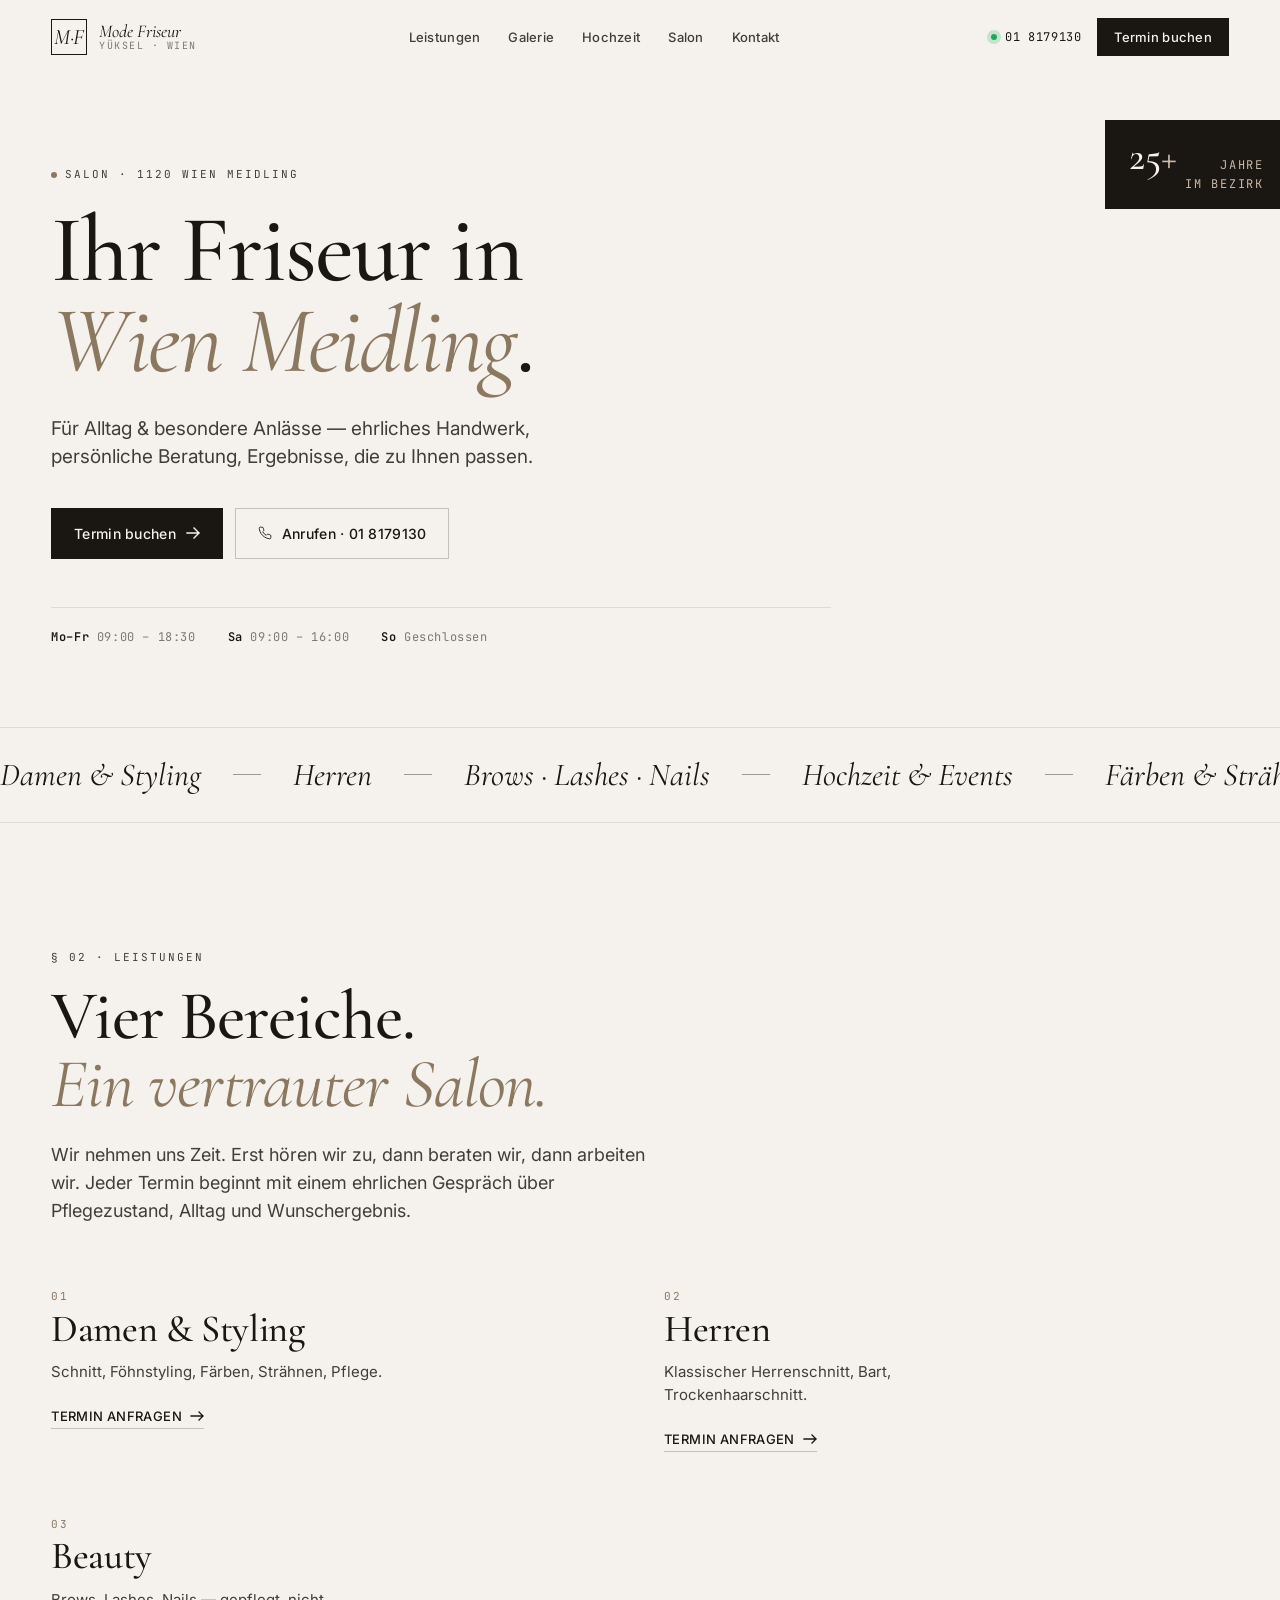
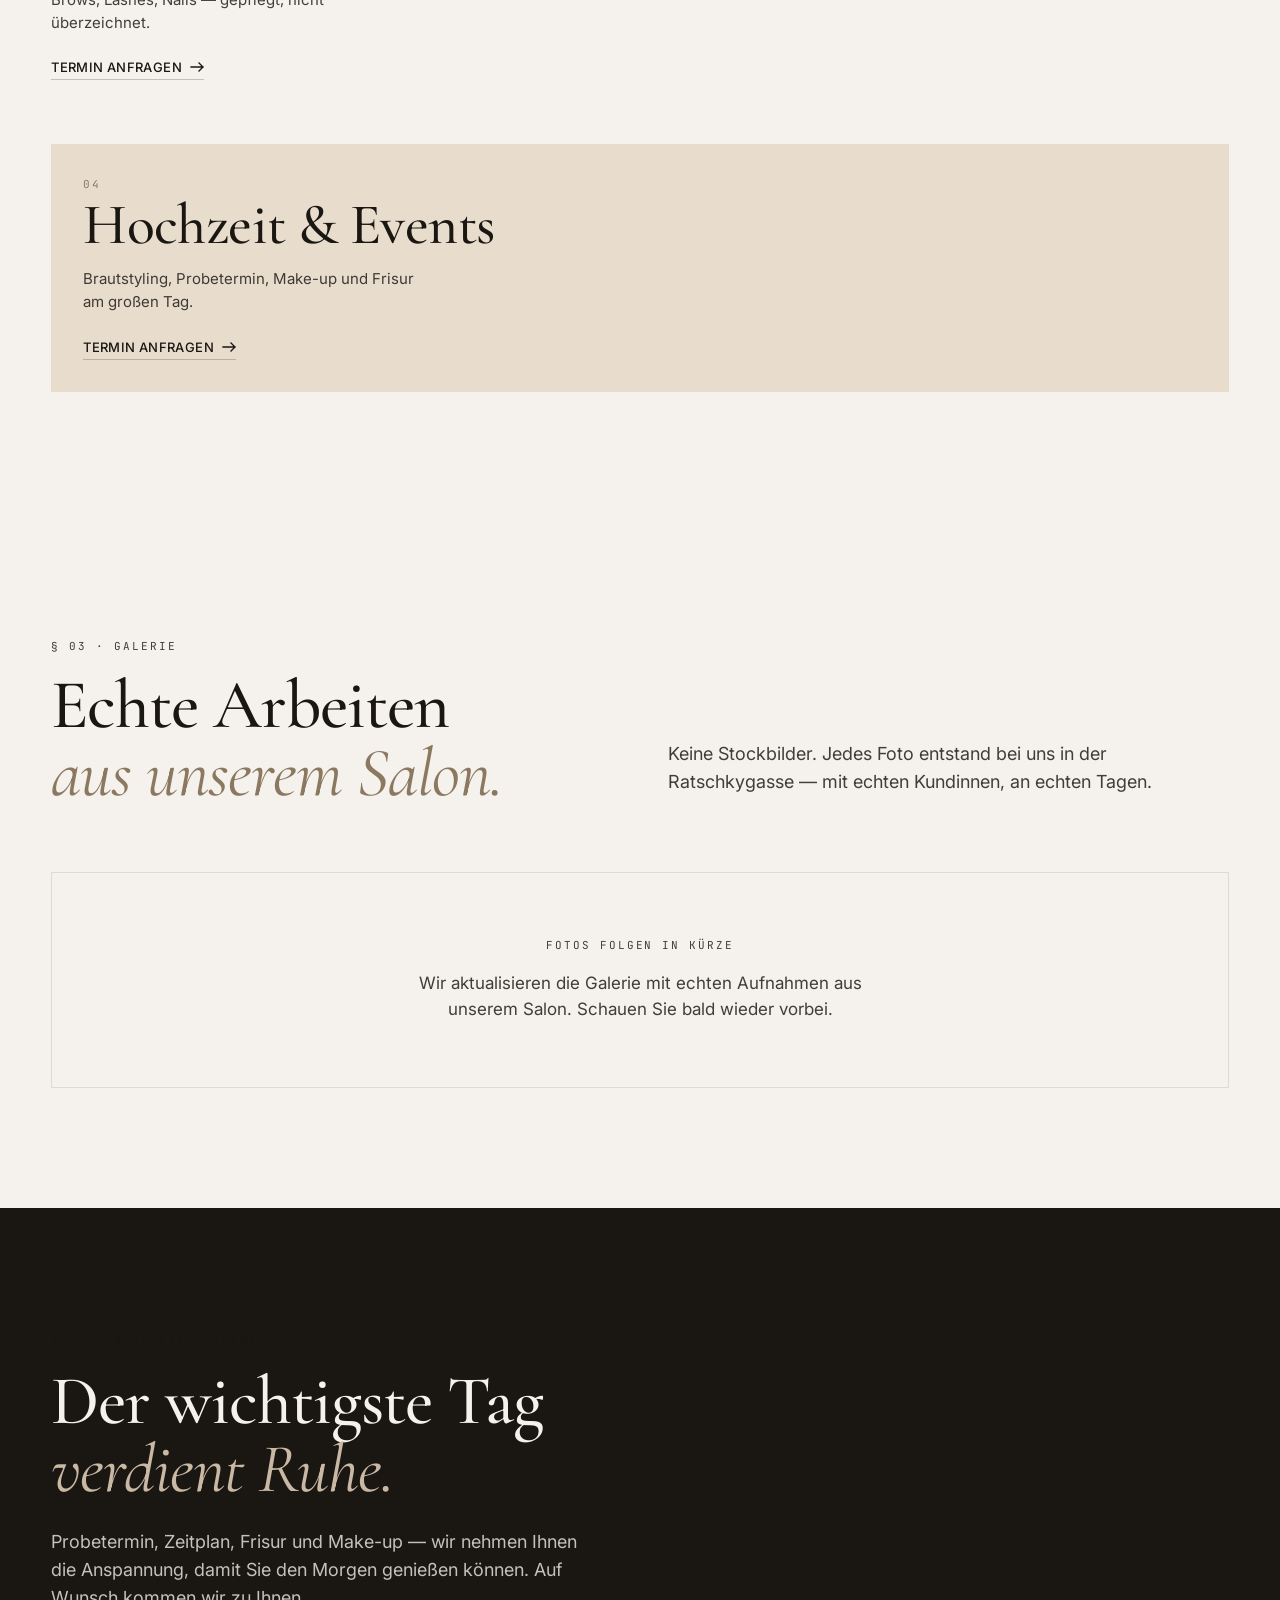
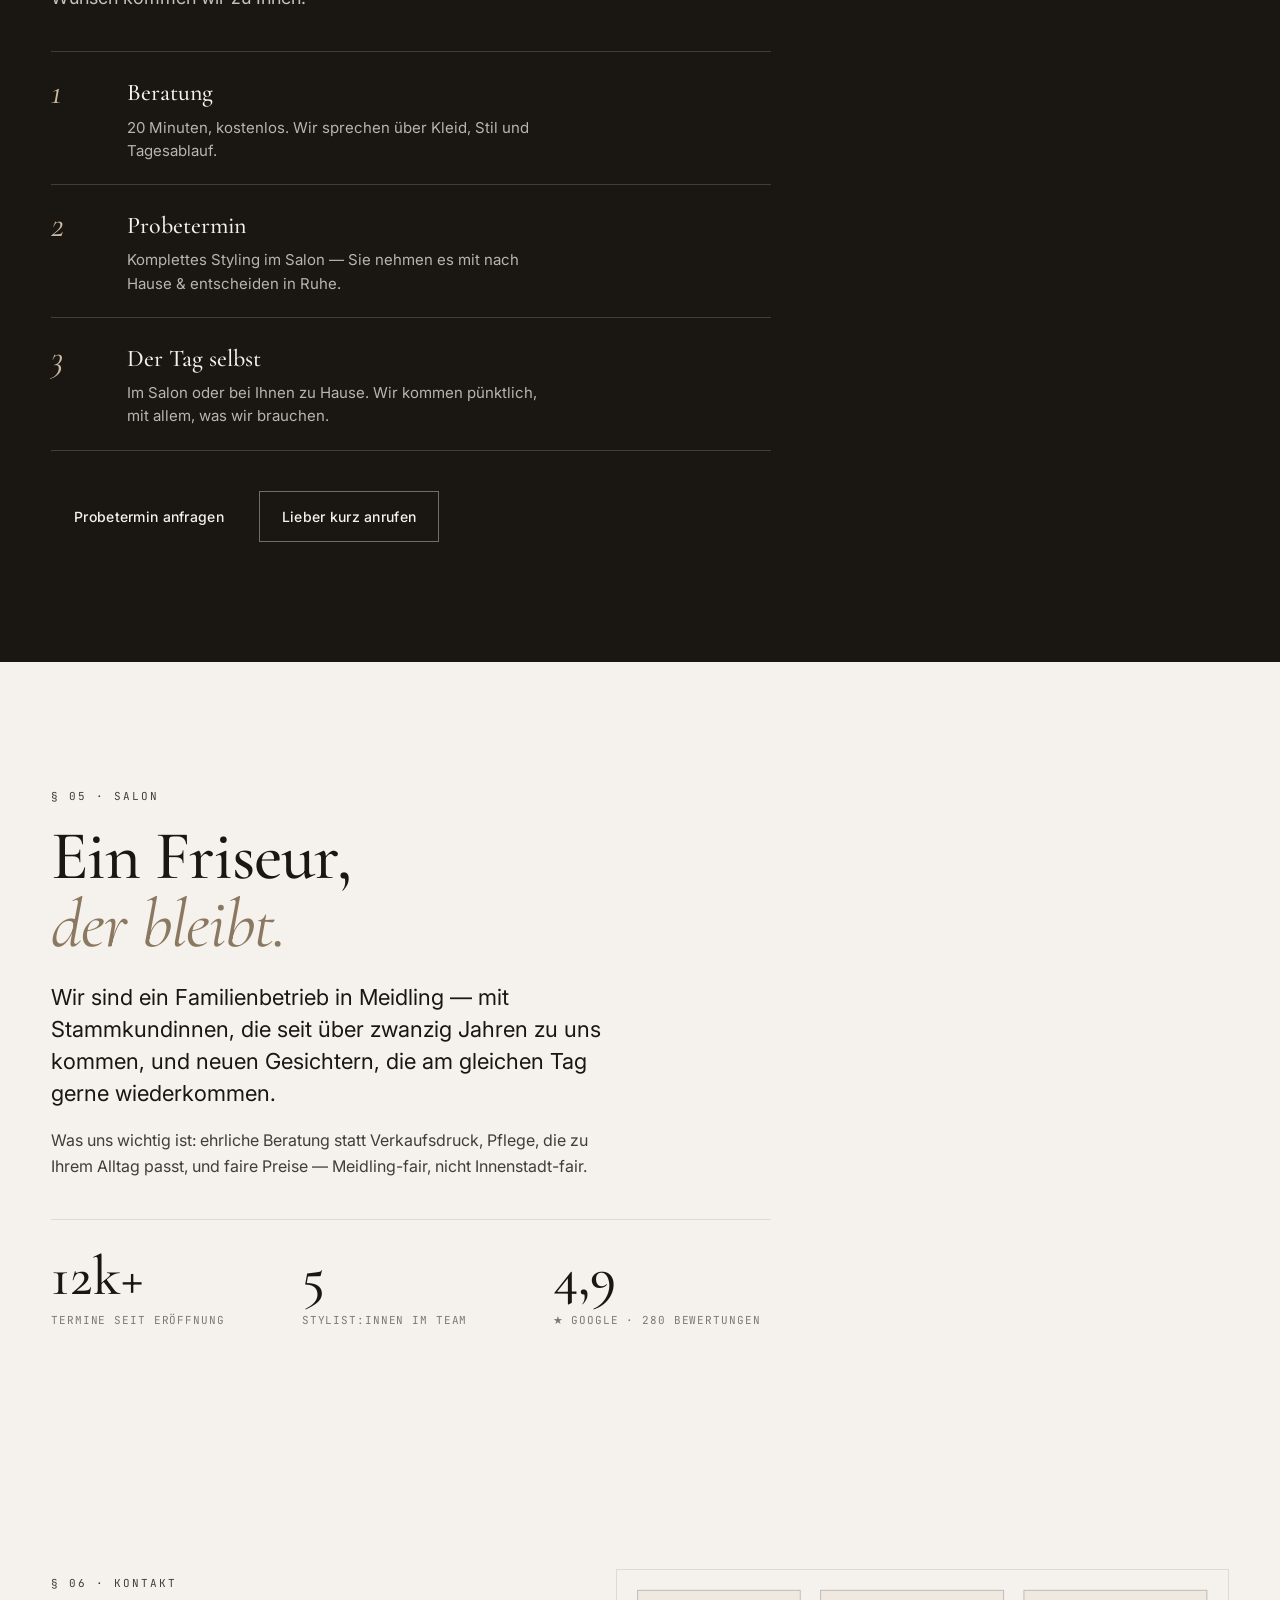
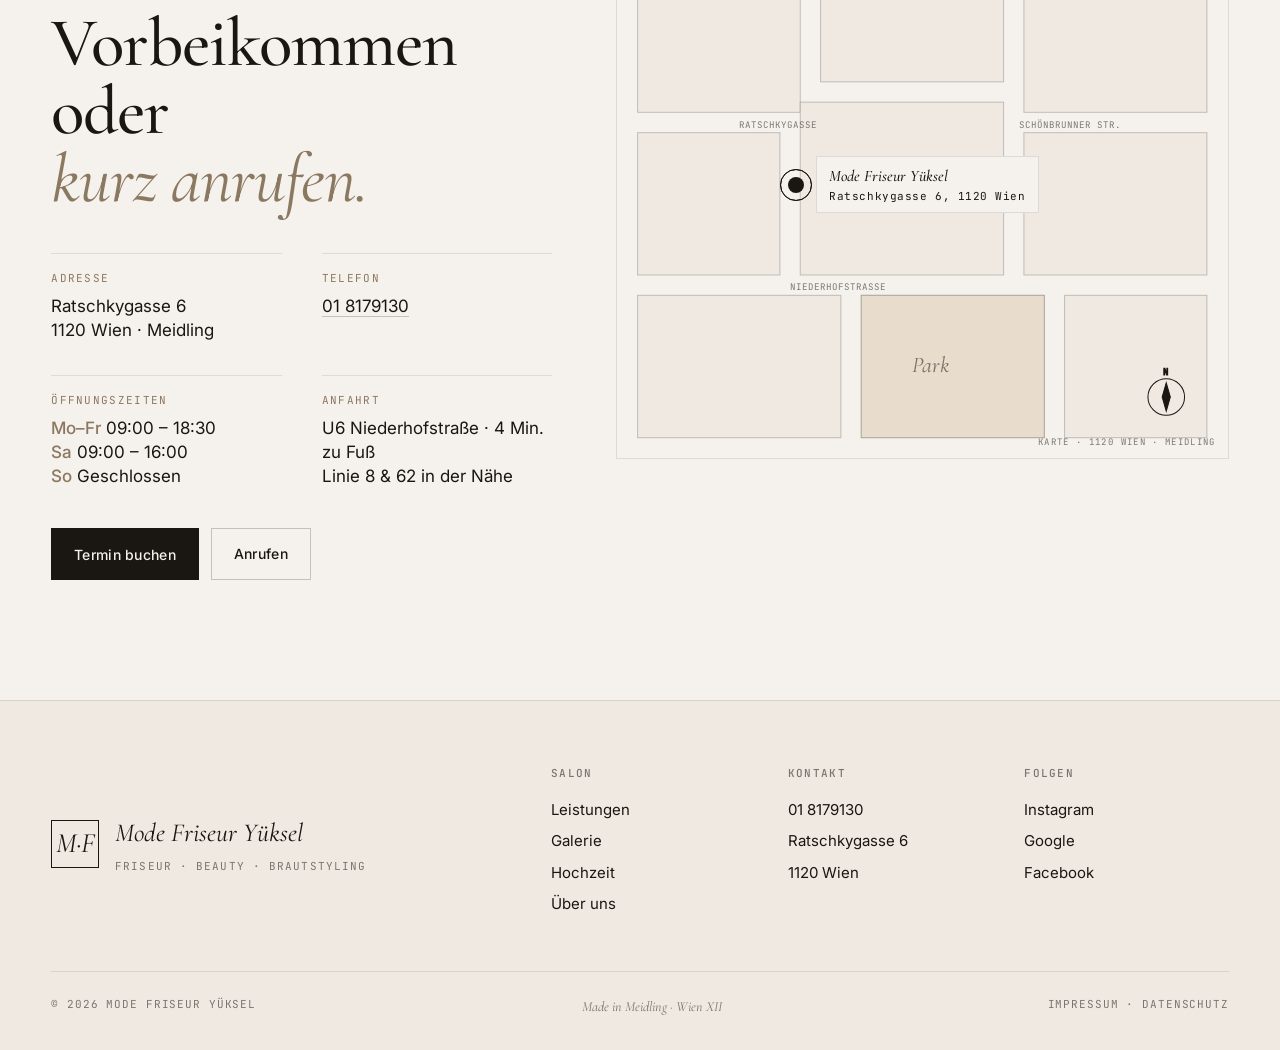
==== index.html @ 0af48963 "Добавлена OG-карточка для WhatsApp/соцсетей - Создана og-image.jpg (1200x630) в стиле сайта - Добавл" ====
<!doctype html>
<html lang="de">
<head>
  <meta charset="utf-8" />
  <meta name="viewport" content="width=device-width, initial-scale=1" />
  <title>Mode Friseur Yüksel · Friseur in Wien Meidling</title>
  <meta name="description" content="Mode Friseur Yüksel — Ihr moderner Friseur in 1120 Wien Meidling. Damen, Herren, Beauty & Brautstyling. Termin online buchen oder anrufen." />
  <!-- Open Graph / WhatsApp / Social -->
  <meta property="og:type"        content="website" />
  <meta property="og:url"         content="https://www.modefriseuryuksel.at/" />
  <meta property="og:title"       content="Mode Friseur Yüksel · Friseur in Wien Meidling" />
  <meta property="og:description" content="Ihr Friseur in 1120 Wien Meidling. Damen, Herren, Beauty &amp; Brautstyling. Termin online buchen." />
  <meta property="og:image"       content="https://www.modefriseuryuksel.at/images/og-image.jpg" />
  <meta property="og:image:width"  content="1200" />
  <meta property="og:image:height" content="630" />
  <meta property="og:locale"      content="de_AT" />
  <meta name="twitter:card"       content="summary_large_image" />
  <meta name="twitter:image"      content="https://www.modefriseuryuksel.at/images/og-image.jpg" />

  <link rel="preconnect" href="https://fonts.googleapis.com" />
  <link rel="preconnect" href="https://fonts.gstatic.com" crossorigin />
  <link href="https://fonts.googleapis.com/css2?family=Cormorant+Garamond:ital,wght@0,400;0,500;0,600;1,400;1,500&family=Inter:wght@400;500;600&family=JetBrains+Mono:wght@400;500&display=swap" rel="stylesheet" />
  <link rel="stylesheet" href="styles.css" />
  <style>
    /* ── No-photo overrides ─────────────────────────────────────────────── */
    .hero-grid { grid-template-columns: 1fr; max-width: 780px; min-height: auto; }
    .hero-copy { padding-bottom: 0; }
    .hero-stat-inline {
      display: inline-flex; align-items: baseline; gap: 8px;
      margin-top: 40px;
      background: var(--ink); color: var(--paper);
      padding: 16px 24px;
    }
    .hero-stat-inline .hero-stat-num { font-size: 40px; }
    .hero-stat-inline .hero-stat-label { font-size: 12px; }
    .service-card.no-img { grid-template-columns: 1fr; }
    .service-card.is-accent.no-img { grid-template-columns: 1fr; }
    .gallery-placeholder {
      margin-top: 64px; padding: 64px 40px;
      border: 1px solid var(--ink-10); text-align: center;
      display: flex; flex-direction: column; align-items: center; gap: 16px;
    }
    .gallery-placeholder p { color: var(--ink-80); max-width: 44ch; margin: 0; font-size: 17px; line-height: 1.55; }
    .wedding-grid { grid-template-columns: 1fr; }
    .wedding-copy-full { max-width: 720px; }
    .about-grid { grid-template-columns: 1fr; }
    .about-copy-full { max-width: 720px; }
  </style>
</head>
<body>

  <!-- ── NAV ─────────────────────────────────────────────────────────────── -->
  <header class="nav" id="nav">
    <div class="nav-inner">
      <a href="#top" class="brand">
        <span class="brand-mark">M·F</span>
        <span class="brand-name">
          <span class="brand-line-1">Mode Friseur</span>
          <span class="brand-line-2">Yüksel · Wien</span>
        </span>
      </a>
      <nav class="nav-links" aria-label="Hauptnavigation">
        <a href="#services">Leistungen</a>
        <a href="#gallery">Galerie</a>
        <a href="#wedding">Hochzeit</a>
        <a href="#about">Salon</a>
        <a href="#contact">Kontakt</a>
      </nav>
      <div class="nav-cta">
        <a href="tel:+4318179130" class="nav-phone">
          <span class="dot" aria-hidden="true"></span>
          01 8179130
        </a>
        <button class="btn btn-dark btn-sm" id="nav-book-btn">Termin buchen</button>
        <button class="nav-burger" aria-label="Menü" aria-expanded="false" id="burger">
          <span></span><span></span>
        </button>
      </div>
    </div>
    <div class="nav-mobile" id="nav-mobile">
      <a href="#services">Leistungen</a>
      <a href="#gallery">Galerie</a>
      <a href="#wedding">Hochzeit</a>
      <a href="#about">Salon</a>
      <a href="#contact">Kontakt</a>
      <a href="tel:+4318179130">01 8179130</a>
      <button class="btn btn-dark" id="nav-mobile-book-btn">Termin buchen</button>
    </div>
  </header>

  <main>

    <!-- ── HERO ────────────────────────────────────────────────────────────── -->
    <section class="hero" id="top">
      <div class="hero-grid">
        <div class="hero-copy">
          <span class="eyebrow">
            <span class="eyebrow-dot"></span> Salon · 1120 Wien Meidling
          </span>
          <h1 class="display">
            Ihr Friseur in
            <span class="display-italic"> Wien Meidling</span>.
          </h1>
          <p class="hero-sub">
            Für Alltag &amp; besondere Anlässe — ehrliches Handwerk,
            persönliche Beratung, Ergebnisse, die zu Ihnen passen.
          </p>
          <div class="hero-ctas">
            <button class="btn btn-dark book-trigger">
              Termin buchen
              <svg width="14" height="14" viewBox="0 0 14 14" fill="none" aria-hidden="true">
                <path d="M1 7h12M8 2l5 5-5 5" stroke="currentColor" stroke-width="1.4" stroke-linecap="square"/>
              </svg>
            </button>
            <a class="btn btn-ghost" href="tel:+4318179130">
              <svg width="14" height="14" viewBox="0 0 24 24" fill="none" aria-hidden="true">
                <path d="M22 16.92v3a2 2 0 0 1-2.18 2 19.79 19.79 0 0 1-8.63-3.07 19.5 19.5 0 0 1-6-6A19.79 19.79 0 0 1 2.12 4.18 2 2 0 0 1 4.11 2h3a2 2 0 0 1 2 1.72c.13.96.37 1.9.72 2.81a2 2 0 0 1-.45 2.11L8.09 9.91a16 16 0 0 0 6 6l1.27-1.27a2 2 0 0 1 2.11-.45c.91.35 1.85.59 2.81.72A2 2 0 0 1 22 16.92z" stroke="currentColor" stroke-width="1.5"/>
              </svg>
              Anrufen · 01 8179130
            </a>
          </div>
          <ul class="hero-meta">
            <li><strong>Mo–Fr</strong> 09:00 – 18:30</li>
            <li><strong>Sa</strong> 09:00 – 16:00</li>
            <li><strong>So</strong> Geschlossen</li>
          </ul>
        </div>

        <div class="hero-stat hero-stat-inline">
          <div class="hero-stat-num">25<span>+</span></div>
          <div class="hero-stat-label">Jahre<br>im Bezirk</div>
        </div>
      </div>

      <div class="ticker" aria-hidden="true">
        <div class="ticker-track">
          <span class="ticker-row">
            <em>Damen &amp; Styling</em> <span class="rule"></span>
            <em>Herren</em> <span class="rule"></span>
            <em>Brows · Lashes · Nails</em> <span class="rule"></span>
            <em>Hochzeit &amp; Events</em> <span class="rule"></span>
            <em>Färben &amp; Strähnen</em> <span class="rule"></span>
          </span>
          <span class="ticker-row">
            <em>Damen &amp; Styling</em> <span class="rule"></span>
            <em>Herren</em> <span class="rule"></span>
            <em>Brows · Lashes · Nails</em> <span class="rule"></span>
            <em>Hochzeit &amp; Events</em> <span class="rule"></span>
            <em>Färben &amp; Strähnen</em> <span class="rule"></span>
          </span>
          <span class="ticker-row">
            <em>Damen &amp; Styling</em> <span class="rule"></span>
            <em>Herren</em> <span class="rule"></span>
            <em>Brows · Lashes · Nails</em> <span class="rule"></span>
            <em>Hochzeit &amp; Events</em> <span class="rule"></span>
            <em>Färben &amp; Strähnen</em> <span class="rule"></span>
          </span>
          <span class="ticker-row">
            <em>Damen &amp; Styling</em> <span class="rule"></span>
            <em>Herren</em> <span class="rule"></span>
            <em>Brows · Lashes · Nails</em> <span class="rule"></span>
            <em>Hochzeit &amp; Events</em> <span class="rule"></span>
            <em>Färben &amp; Strähnen</em> <span class="rule"></span>
          </span>
        </div>
      </div>
    </section>

    <!-- ── SERVICES ─────────────────────────────────────────────────────────── -->
    <section class="section services" id="services">
      <header class="section-head">
        <span class="eyebrow">§ 02 · Leistungen</span>
        <h2 class="section-title">
          Vier Bereiche.<br>
          <span class="display-italic">Ein vertrauter Salon.</span>
        </h2>
        <p class="section-lede">
          Wir nehmen uns Zeit. Erst hören wir zu, dann beraten wir, dann arbeiten wir.
          Jeder Termin beginnt mit einem ehrlichen Gespräch über Pflegezustand,
          Alltag und Wunschergebnis.
        </p>
      </header>

      <div class="service-grid">
        <article class="service-card no-img">
          <div class="service-body">
            <div class="service-num">01</div>
            <h3 class="service-title">Damen &amp; Styling</h3>
            <p class="service-de">Schnitt, Föhnstyling, Färben, Strähnen, Pflege.</p>
            <button class="link-arrow book-trigger">
              Termin anfragen
              <svg width="14" height="10" viewBox="0 0 14 10" fill="none" aria-hidden="true">
                <path d="M1 5h12M9 1l4 4-4 4" stroke="currentColor" stroke-width="1.3" stroke-linecap="square"/>
              </svg>
            </button>
          </div>
        </article>

        <article class="service-card no-img">
          <div class="service-body">
            <div class="service-num">02</div>
            <h3 class="service-title">Herren</h3>
            <p class="service-de">Klassischer Herrenschnitt, Bart, Trockenhaarschnitt.</p>
            <button class="link-arrow book-trigger">
              Termin anfragen
              <svg width="14" height="10" viewBox="0 0 14 10" fill="none" aria-hidden="true">
                <path d="M1 5h12M9 1l4 4-4 4" stroke="currentColor" stroke-width="1.3" stroke-linecap="square"/>
              </svg>
            </button>
          </div>
        </article>

        <article class="service-card no-img">
          <div class="service-body">
            <div class="service-num">03</div>
            <h3 class="service-title">Beauty</h3>
            <p class="service-de">Brows, Lashes, Nails — gepflegt, nicht überzeichnet.</p>
            <button class="link-arrow book-trigger">
              Termin anfragen
              <svg width="14" height="10" viewBox="0 0 14 10" fill="none" aria-hidden="true">
                <path d="M1 5h12M9 1l4 4-4 4" stroke="currentColor" stroke-width="1.3" stroke-linecap="square"/>
              </svg>
            </button>
          </div>
        </article>

        <article class="service-card is-accent no-img">
          <div class="service-body">
            <div class="service-num">04</div>
            <h3 class="service-title">Hochzeit &amp; Events</h3>
            <p class="service-de">Brautstyling, Probetermin, Make-up und Frisur am großen Tag.</p>
            <button class="link-arrow book-trigger">
              Termin anfragen
              <svg width="14" height="10" viewBox="0 0 14 10" fill="none" aria-hidden="true">
                <path d="M1 5h12M9 1l4 4-4 4" stroke="currentColor" stroke-width="1.3" stroke-linecap="square"/>
              </svg>
            </button>
          </div>
        </article>
      </div>
    </section>

    <!-- ── GALLERY ──────────────────────────────────────────────────────────── -->
    <section class="section gallery" id="gallery">
      <header class="section-head section-head-row">
        <div>
          <span class="eyebrow">§ 03 · Galerie</span>
          <h2 class="section-title">
            Echte Arbeiten<br>
            <span class="display-italic">aus unserem Salon.</span>
          </h2>
        </div>
        <p class="section-lede section-lede-side">
          Keine Stockbilder. Jedes Foto entstand bei uns in der Ratschkygasse —
          mit echten Kundinnen, an echten Tagen.
        </p>
      </header>

      <div class="gallery-placeholder">
        <span class="eyebrow">Fotos folgen in Kürze</span>
        <p>Wir aktualisieren die Galerie mit echten Aufnahmen aus unserem Salon. Schauen Sie bald wieder vorbei.</p>
      </div>
    </section>

    <!-- ── WEDDING ──────────────────────────────────────────────────────────── -->
    <section class="wedding" id="wedding">
      <div class="wedding-grid">
        <div class="wedding-copy wedding-copy-full">
          <span class="eyebrow">§ 04 · Hochzeit &amp; Events</span>
          <h2 class="section-title">
            Der wichtigste Tag<br>
            <span class="display-italic">verdient Ruhe.</span>
          </h2>
          <p class="wedding-lede">
            Probetermin, Zeitplan, Frisur und Make-up — wir nehmen Ihnen die
            Anspannung, damit Sie den Morgen genießen können. Auf Wunsch kommen
            wir zu Ihnen.
          </p>
          <ol class="wedding-steps">
            <li>
              <span class="step-num">1</span>
              <div>
                <h4>Beratung</h4>
                <p>20 Minuten, kostenlos. Wir sprechen über Kleid, Stil und Tagesablauf.</p>
              </div>
            </li>
            <li>
              <span class="step-num">2</span>
              <div>
                <h4>Probetermin</h4>
                <p>Komplettes Styling im Salon — Sie nehmen es mit nach Hause &amp; entscheiden in Ruhe.</p>
              </div>
            </li>
            <li>
              <span class="step-num">3</span>
              <div>
                <h4>Der Tag selbst</h4>
                <p>Im Salon oder bei Ihnen zu Hause. Wir kommen pünktlich, mit allem, was wir brauchen.</p>
              </div>
            </li>
          </ol>
          <div class="wedding-ctas">
            <button class="btn btn-dark book-trigger">Probetermin anfragen</button>
            <a class="btn btn-ghost" href="tel:+4318179130">Lieber kurz anrufen</a>
          </div>
        </div>
      </div>
    </section>

    <!-- ── ABOUT ────────────────────────────────────────────────────────────── -->
    <section class="section about" id="about">
      <div class="about-grid">
        <div class="about-copy about-copy-full">
          <span class="eyebrow">§ 05 · Salon</span>
          <h2 class="section-title">
            Ein Friseur,<br>
            <span class="display-italic">der bleibt.</span>
          </h2>
          <p class="about-lede">
            Wir sind ein Familienbetrieb in Meidling — mit Stammkundinnen, die
            seit über zwanzig Jahren zu uns kommen, und neuen Gesichtern, die
            am gleichen Tag gerne wiederkommen.
          </p>
          <p class="about-body">
            Was uns wichtig ist: ehrliche Beratung statt Verkaufsdruck, Pflege,
            die zu Ihrem Alltag passt, und faire Preise — Meidling-fair, nicht
            Innenstadt-fair.
          </p>
          <div class="about-pillars">
            <div>
              <div class="pillar-num">12k+</div>
              <div class="pillar-label">Termine seit Eröffnung</div>
            </div>
            <div>
              <div class="pillar-num">5</div>
              <div class="pillar-label">Stylist:innen im Team</div>
            </div>
            <div>
              <div class="pillar-num">4,9</div>
              <div class="pillar-label">★ Google · 280 Bewertungen</div>
            </div>
          </div>
        </div>
      </div>
    </section>

    <!-- ── CONTACT ──────────────────────────────────────────────────────────── -->
    <section class="section contact" id="contact">
      <div class="contact-grid">
        <div class="contact-info">
          <span class="eyebrow">§ 06 · Kontakt</span>
          <h2 class="section-title">
            Vorbeikommen oder<br>
            <span class="display-italic">kurz anrufen.</span>
          </h2>
          <dl class="contact-dl">
            <div>
              <dt>Adresse</dt>
              <dd>Ratschkygasse 6<br>1120 Wien · Meidling</dd>
            </div>
            <div>
              <dt>Telefon</dt>
              <dd><a href="tel:+4318179130">01 8179130</a></dd>
            </div>
            <div>
              <dt>Öffnungszeiten</dt>
              <dd>
                <span><b>Mo–Fr</b> 09:00 – 18:30</span><br>
                <span><b>Sa</b> 09:00 – 16:00</span><br>
                <span><b>So</b> Geschlossen</span>
              </dd>
            </div>
            <div>
              <dt>Anfahrt</dt>
              <dd>U6 Niederhofstraße · 4 Min. zu Fuß<br>Linie 8 &amp; 62 in der Nähe</dd>
            </div>
          </dl>
          <div class="contact-ctas">
            <button class="btn btn-dark book-trigger">Termin buchen</button>
            <a class="btn btn-ghost" href="tel:+4318179130">Anrufen</a>
          </div>
        </div>

        <div class="contact-map" role="img" aria-label="Kartenausschnitt Ratschkygasse 6, 1120 Wien">
          <svg viewBox="0 0 600 480" class="map-svg" aria-hidden="true">
            <rect width="600" height="480" fill="var(--paper)"/>
            <g stroke="var(--ink-30)" stroke-width="1" fill="var(--paper-2)">
              <rect x="20" y="20" width="160" height="120"/>
              <rect x="200" y="20" width="180" height="90"/>
              <rect x="400" y="20" width="180" height="120"/>
              <rect x="20" y="160" width="140" height="140"/>
              <rect x="180" y="130" width="200" height="170"/>
              <rect x="400" y="160" width="180" height="140"/>
              <rect x="20" y="320" width="200" height="140"/>
              <rect x="240" y="320" width="180" height="140"/>
              <rect x="440" y="320" width="140" height="140"/>
            </g>
            <g font-family="JetBrains Mono, monospace" font-size="9" fill="var(--ink-50)" letter-spacing="1">
              <text x="120" y="155">RATSCHKYGASSE</text>
              <text x="395" y="155">SCHÖNBRUNNER STR.</text>
              <text x="170" y="315">NIEDERHOFSTRASSE</text>
            </g>
            <rect x="240" y="320" width="180" height="140" fill="var(--accent-soft)" stroke="var(--ink-30)"/>
            <text x="290" y="395" font-family="Cormorant Garamond, serif" font-style="italic" font-size="22" fill="var(--ink-50)">Park</text>
            <g transform="translate(540 420)" stroke="var(--ink)" fill="none" stroke-width="1">
              <circle r="18"/>
              <path d="M0 -14 L4 0 L0 14 L-4 0 Z" fill="var(--ink)"/>
              <text x="-3" y="-22" font-family="JetBrains Mono, monospace" font-size="9" fill="var(--ink)">N</text>
            </g>
          </svg>
          <div class="map-pin">
            <span class="map-pin-dot"></span>
            <span class="map-pin-label">
              <strong>Mode Friseur Yüksel</strong>
              Ratschkygasse 6, 1120 Wien
            </span>
          </div>
          <div class="map-attribution">Karte · 1120 Wien · Meidling</div>
        </div>
      </div>
    </section>

  </main>

  <!-- ── FOOTER ──────────────────────────────────────────────────────────────── -->
  <footer class="footer">
    <div class="footer-top">
      <div class="footer-brand">
        <span class="brand-mark brand-mark-lg">M·F</span>
        <div>
          <div class="footer-brand-name">Mode Friseur Yüksel</div>
          <div class="footer-brand-meta">Friseur · Beauty · Brautstyling</div>
        </div>
      </div>
      <div class="footer-cols">
        <div>
          <h5>Salon</h5>
          <a href="#services">Leistungen</a>
          <a href="#gallery">Galerie</a>
          <a href="#wedding">Hochzeit</a>
          <a href="#about">Über uns</a>
        </div>
        <div>
          <h5>Kontakt</h5>
          <a href="tel:+4318179130">01 8179130</a>
          <span>Ratschkygasse 6</span>
          <span>1120 Wien</span>
        </div>
        <div>
          <h5>Folgen</h5>
          <a href="#">Instagram</a>
          <a href="#">Google</a>
          <a href="#">Facebook</a>
        </div>
      </div>
    </div>
    <div class="footer-bottom">
      <span>© 2026 Mode Friseur Yüksel</span>
      <span class="footer-line">Made in Meidling · Wien XII</span>
      <span><a href="#">Impressum</a> · <a href="#">Datenschutz</a></span>
    </div>
  </footer>

  <!-- ── BOOKING MODAL ───────────────────────────────────────────────────────── -->
  <div class="modal-shade" id="modal-shade" aria-hidden="true">
    <div class="modal" id="modal" role="dialog" aria-modal="true" aria-labelledby="modal-title">
      <button class="modal-close" id="modal-close-btn" aria-label="Schließen">×</button>
      <div class="modal-head">
        <span class="eyebrow">Termin · Online</span>
        <h3 class="modal-title" id="modal-title">
          In drei Schritten<br><span class="display-italic">zum Termin.</span>
        </h3>
        <div class="modal-steps" id="modal-steps">
          <span class="is-active"><span class="step-dot">1</span> Leistung</span>
          <span><span class="step-dot">2</span> Zeit</span>
          <span><span class="step-dot">3</span> Kontakt</span>
        </div>
      </div>
      <div class="modal-body" id="modal-body"></div>
      <div class="modal-foot" id="modal-foot">
        <button class="btn btn-ghost" id="btn-back">Zurück</button>
        <button class="btn btn-dark" id="btn-next">Weiter</button>
      </div>
    </div>
  </div>

  <script>
  (() => {
    // ── Nav: scroll & mobile menu ───────────────────────────────────────────
    const nav = document.getElementById('nav');
    window.addEventListener('scroll', () => {
      nav.classList.toggle('is-scrolled', window.scrollY > 40);
    }, { passive: true });

    const burger = document.getElementById('burger');
    const mobileMenu = document.getElementById('nav-mobile');

    burger.addEventListener('click', () => {
      const open = mobileMenu.classList.toggle('is-open');
      burger.setAttribute('aria-expanded', String(open));
    });

    mobileMenu.querySelectorAll('a').forEach(a => {
      a.addEventListener('click', () => {
        mobileMenu.classList.remove('is-open');
        burger.setAttribute('aria-expanded', 'false');
      });
    });

    // Gallery — временно отключена (фото ожидаются от заказчика)

    // ── Booking modal ───────────────────────────────────────────────────────
    const SERVICES_BOOK = [
      { no: '01', title: 'Damen & Styling', de: 'Schnitt, Föhnstyling, Färben, Strähnen, Pflege.' },
      { no: '02', title: 'Herren',          de: 'Klassischer Herrenschnitt, Bart, Trockenhaarschnitt.' },
      { no: '03', title: 'Beauty',          de: 'Brows, Lashes, Nails — gepflegt, nicht überzeichnet.' },
      { no: '04', title: 'Hochzeit & Events', de: 'Brautstyling, Probetermin, Make-up und Frisur am großen Tag.' },
    ];
    const TIMES       = ['09:00','10:00','11:00','13:00','14:30','16:00','17:30'];
    const DAY_SHORT   = ['So','Mo','Di','Mi','Do','Fr','Sa'];
    const MONTH_SHORT = ['Jan','Feb','Mär','Apr','Mai','Jun','Jul','Aug','Sep','Okt','Nov','Dez'];

    let state = { step: 0, service: null, day: null, time: null, name: '', phone: '', done: false };

    const shade       = document.getElementById('modal-shade');
    const modalTitle  = document.getElementById('modal-title');
    const modalSteps  = document.getElementById('modal-steps');
    const modalBody   = document.getElementById('modal-body');
    const modalFoot   = document.getElementById('modal-foot');
    const btnBack     = document.getElementById('btn-back');
    const btnNext     = document.getElementById('btn-next');

    const openModal = () => {
      state = { step: 0, service: null, day: null, time: null, name: '', phone: '', done: false };
      render();
      shade.style.display = 'grid';
      shade.setAttribute('aria-hidden', 'false');
      document.body.style.overflow = 'hidden';
    };
    const closeModal = () => {
      shade.style.display = 'none';
      shade.setAttribute('aria-hidden', 'true');
      document.body.style.overflow = '';
    };

    document.getElementById('modal-close-btn').addEventListener('click', closeModal);
    shade.addEventListener('click', e => { if (e.target === shade) closeModal(); });
    document.getElementById('nav-book-btn').addEventListener('click', openModal);
    document.getElementById('nav-mobile-book-btn').addEventListener('click', () => { openModal(); mobileMenu.classList.remove('is-open'); });
    document.querySelectorAll('.book-trigger').forEach(b => b.addEventListener('click', openModal));

    btnBack.addEventListener('click', () => { if (state.step > 0) { state.step--; render(); } });
    btnNext.addEventListener('click', () => {
      if (state.step < 2) { state.step++; render(); }
      else { state.done = true; render(); }
    });

    document.addEventListener('keydown', e => {
      if (e.key === 'Escape' && shade.style.display === 'grid') closeModal();
    });

    function canProceed() {
      const { step, service, day, time, name, phone } = state;
      if (step === 0) return !!service;
      if (step === 1) return !!day && !!time;
      return !!name.trim() && !!phone.trim();
    }

    function render() {
      // Title
      if (state.done) {
        modalTitle.innerHTML = 'Vielen Dank.';
      } else {
        modalTitle.innerHTML = 'In drei Schritten<br><span class="display-italic">zum Termin.</span>';
      }

      // Steps indicator
      modalSteps.style.display = state.done ? 'none' : 'flex';
      if (!state.done) {
        const labels = ['Leistung', 'Zeit', 'Kontakt'];
        modalSteps.innerHTML = labels.map((l, i) => {
          const cls = i === state.step ? 'is-active' : i < state.step ? 'is-done' : '';
          return `<span class="${cls}"><span class="step-dot">${i + 1}</span> ${l}</span>`;
        }).join('');
      }

      // Body
      if (state.done) {
        modalBody.innerHTML = `
          <div class="modal-done">
            <div class="check">✓</div>
            <p>Wir haben Ihre Anfrage für <b>${esc(state.service)}</b> am <b>${esc(state.day ? state.day.fmt : '')}</b> um <b>${esc(state.time)}</b> erhalten.
            Wir melden uns innerhalb eines Werktags unter <b>${esc(state.phone)}</b> zur Bestätigung.</p>
            <button class="btn btn-dark" id="done-close">Schließen</button>
          </div>`;
        document.getElementById('done-close').addEventListener('click', closeModal);
      } else if (state.step === 0) {
        modalBody.innerHTML = `<div class="step step-services">${
          SERVICES_BOOK.map(s => `
            <button class="pick-card${state.service === s.title ? ' is-on' : ''}" data-svc="${esc(s.title)}">
              <span class="pick-num">${s.no}</span>
              <span class="pick-name">${s.title}</span>
              <span class="pick-de">${s.de}</span>
            </button>`).join('')
        }</div>`;
        modalBody.querySelectorAll('.pick-card').forEach(btn => {
          btn.addEventListener('click', () => {
            state.service = btn.dataset.svc;
            render();
          });
        });
      } else if (state.step === 1) {
        const days = [];
        const now = new Date();
        for (let i = 0; i < 8; i++) {
          const d = new Date(now);
          d.setDate(now.getDate() + i);
          days.push(d);
        }
        modalBody.innerHTML = `
          <div class="step step-time">
            <div class="step-label">Tag wählen</div>
            <div class="day-row">${days.map((d, i) => {
              const fmt = `${DAY_SHORT[d.getDay()]} ${d.getDate()}. ${MONTH_SHORT[d.getMonth()]}`;
              const sun = d.getDay() === 0;
              const on  = state.day && state.day.idx === i ? ' is-on' : '';
              return `<button class="day-pill${on}"${sun ? ' disabled' : ''} data-idx="${i}" data-fmt="${fmt}">
                <span class="day-name">${DAY_SHORT[d.getDay()]}</span>
                <span class="day-num">${d.getDate()}</span>
                <span class="day-mon">${MONTH_SHORT[d.getMonth()]}</span>
                ${sun ? '<span class="day-sun">Zu</span>' : ''}
              </button>`;
            }).join('')}</div>
            <div class="step-label" style="margin-top:24px">Uhrzeit</div>
            <div class="time-row">${TIMES.map(t => `
              <button class="time-pill${state.time === t ? ' is-on' : ''}"${!state.day ? ' disabled' : ''} data-time="${t}">${t}</button>`
            ).join('')}</div>
          </div>`;
        modalBody.querySelectorAll('.day-pill:not([disabled])').forEach(btn => {
          btn.addEventListener('click', () => {
            state.day  = { idx: parseInt(btn.dataset.idx, 10), fmt: btn.dataset.fmt };
            state.time = null;
            render();
          });
        });
        modalBody.querySelectorAll('.time-pill:not([disabled])').forEach(btn => {
          btn.addEventListener('click', () => {
            state.time = btn.dataset.time;
            render();
          });
        });
      } else {
        modalBody.innerHTML = `
          <div class="step step-form">
            <label class="field">
              <span>Name</span>
              <input type="text" id="f-name" value="${esc(state.name)}" placeholder="Vor- und Nachname" autocomplete="name" />
            </label>
            <label class="field">
              <span>Telefonnummer</span>
              <input type="tel" id="f-phone" value="${esc(state.phone)}" placeholder="+43 …" autocomplete="tel" />
            </label>
            <div class="summary">
              <div><span>Leistung</span><b>${esc(state.service)}</b></div>
              <div><span>Zeit</span><b>${esc(state.day ? state.day.fmt : '')} · ${esc(state.time)}</b></div>
            </div>
            <p class="fine">Mit dem Absenden stimmen Sie der Kontaktaufnahme zur Terminbestätigung zu.</p>
          </div>`;
        document.getElementById('f-name').addEventListener('input', e => { state.name = e.target.value; updateBtn(); });
        document.getElementById('f-phone').addEventListener('input', e => { state.phone = e.target.value; updateBtn(); });
      }

      // Footer
      modalFoot.style.display = state.done ? 'none' : 'flex';
      if (!state.done) {
        btnBack.disabled = state.step === 0;
        btnNext.textContent = state.step < 2 ? 'Weiter' : 'Termin anfragen';
        updateBtn();
      }
    }

    function updateBtn() {
      btnNext.disabled = !canProceed();
    }

    function esc(str) {
      if (!str) return '';
      return String(str)
        .replace(/&/g, '&amp;')
        .replace(/</g, '&lt;')
        .replace(/>/g, '&gt;')
        .replace(/"/g, '&quot;');
    }

    render();
  })();
  </script>
</body>
</html>
---- styles.css ----
/* ── Mode Friseur Yüksel · Editorial salon site ───────────────────────────── */

:root {
  --paper:      #F5F1EC;
  --paper-2:    #EFE9E1;
  --ink:        #1A1612;
  --ink-80:     rgba(26,22,18,0.82);
  --ink-50:     rgba(26,22,18,0.55);
  --ink-30:     rgba(26,22,18,0.22);
  --ink-10:     rgba(26,22,18,0.10);
  --accent-soft:#E8DDCD;
  --accent:     #C9B8A4;
  --accent-deep:#8B7860;
  --font-display: "Cormorant Garamond", "Times New Roman", serif;
  --font-body:    "Inter", -apple-system, BlinkMacSystemFont, sans-serif;
  --font-mono:    "JetBrains Mono", "IBM Plex Mono", ui-monospace, monospace;

  --max: 1320px;
  --gutter: clamp(20px, 4vw, 56px);
}

* { box-sizing: border-box; }
html, body { margin: 0; padding: 0; }
html { scroll-behavior: smooth; }
body {
  font-family: var(--font-body);
  background: var(--paper);
  color: var(--ink);
  font-size: 16px;
  line-height: 1.55;
  -webkit-font-smoothing: antialiased;
  text-rendering: optimizeLegibility;
}
img { max-width: 100%; display: block; }
a { color: inherit; }
button { font-family: inherit; cursor: pointer; }

/* ── Type primitives ────────────────────────────────────────────────────── */
.eyebrow {
  font-family: var(--font-mono);
  font-size: 11px;
  letter-spacing: 0.18em;
  text-transform: uppercase;
  color: var(--ink-80);
  display: inline-flex;
  align-items: center;
  gap: 8px;
}
.eyebrow-dot {
  width: 6px; height: 6px; background: var(--accent-deep); border-radius: 50%;
}
.rule {
  display: inline-block;
  width: 28px; height: 1px;
  background: currentColor;
  opacity: 0.4;
  vertical-align: middle;
}
.display {
  font-family: var(--font-display);
  font-weight: 500;
  font-size: clamp(48px, 7.4vw, 124px);
  line-height: 0.96;
  letter-spacing: -0.02em;
  margin: 0;
  text-wrap: balance;
}
.display-italic {
  font-style: italic;
  font-weight: 400;
  color: var(--accent-deep);
}

.section-title {
  font-family: var(--font-display);
  font-weight: 500;
  font-size: clamp(40px, 5.4vw, 88px);
  line-height: 0.98;
  letter-spacing: -0.015em;
  margin: 16px 0 0;
  text-wrap: balance;
}
.section-lede {
  font-size: 18px;
  line-height: 1.55;
  color: var(--ink-80);
  max-width: 56ch;
  margin: 22px 0 0;
}

/* ── Buttons ────────────────────────────────────────────────────────────── */
.btn {
  display: inline-flex;
  align-items: center;
  gap: 10px;
  padding: 14px 22px;
  border: 1px solid transparent;
  background: transparent;
  font-family: var(--font-body);
  font-size: 14px;
  font-weight: 500;
  letter-spacing: 0.02em;
  text-decoration: none;
  border-radius: 0;
  transition: all .25s ease;
  white-space: nowrap;
}
.btn-sm { padding: 10px 16px; font-size: 13px; }
.btn-dark {
  background: var(--ink);
  color: var(--paper);
  border-color: var(--ink);
}
.btn-dark:hover:not(:disabled) {
  background: transparent;
  color: var(--ink);
  transform: translateY(-1px);
}
.btn-ghost {
  border-color: var(--ink-30);
  color: var(--ink);
}
.btn-ghost:hover:not(:disabled) {
  background: var(--ink);
  color: var(--paper);
  border-color: var(--ink);
}
.btn:disabled { opacity: 0.4; cursor: not-allowed; }

.link-arrow {
  display: inline-flex;
  align-items: center;
  gap: 8px;
  background: none;
  border: none;
  padding: 0;
  font-family: var(--font-body);
  font-size: 13px;
  font-weight: 500;
  letter-spacing: 0.03em;
  text-transform: uppercase;
  color: var(--ink);
  border-bottom: 1px solid var(--ink-30);
  padding-bottom: 4px;
  transition: gap .25s ease, border-color .25s ease;
}
.link-arrow:hover { gap: 14px; border-color: var(--ink); }

/* ── Nav ────────────────────────────────────────────────────────────────── */
.nav {
  position: fixed; top: 0; left: 0; right: 0; z-index: 50;
  transition: background .3s ease, border-color .3s ease;
  border-bottom: 1px solid transparent;
}
.nav.is-scrolled {
  background: rgba(245,241,236,0.92);
  backdrop-filter: blur(12px);
  -webkit-backdrop-filter: blur(12px);
  border-bottom-color: var(--ink-10);
}
.nav-inner {
  max-width: var(--max);
  margin: 0 auto;
  padding: 18px var(--gutter);
  display: grid;
  grid-template-columns: auto 1fr auto;
  align-items: center;
  gap: 32px;
}
.brand {
  display: flex;
  align-items: center;
  gap: 12px;
  text-decoration: none;
  color: var(--ink);
}
.brand-mark {
  font-family: var(--font-display);
  font-style: italic;
  font-size: 22px;
  width: 36px; height: 36px;
  display: grid; place-items: center;
  border: 1px solid var(--ink);
  letter-spacing: -0.02em;
}
.brand-mark-lg { width: 48px; height: 48px; font-size: 28px; }
.brand-name { display: flex; flex-direction: column; line-height: 1.05; min-width: 0; }
.brand-line-1 {
  font-family: var(--font-display); font-style: italic; font-size: 18px;
  white-space: nowrap;
}
.brand-line-2 {
  font-family: var(--font-mono);
  font-size: 10px;
  letter-spacing: 0.15em;
  text-transform: uppercase;
  color: var(--ink-50);
  white-space: nowrap;
}
.nav-links {
  display: flex;
  justify-content: center;
  gap: 28px;
}
.nav-links a {
  font-size: 13px;
  font-weight: 500;
  letter-spacing: 0.02em;
  text-decoration: none;
  color: var(--ink-80);
  position: relative;
  padding: 4px 0;
}
.nav-links a:hover { color: var(--ink); }
.nav-links a::after {
  content: '';
  position: absolute; left: 0; right: 0; bottom: -2px;
  height: 1px; background: var(--ink);
  transform: scaleX(0); transform-origin: left;
  transition: transform .3s ease;
}
.nav-links a:hover::after { transform: scaleX(1); }

.nav-cta {
  display: flex; align-items: center; gap: 16px;
}
.nav-phone {
  font-family: var(--font-mono);
  font-size: 12px;
  letter-spacing: 0.05em;
  text-decoration: none;
  color: var(--ink);
  display: flex; align-items: center; gap: 8px;
}
.nav-phone .dot {
  width: 6px; height: 6px; border-radius: 50%;
  background: #1aab5a; box-shadow: 0 0 0 4px rgba(26,171,90,0.2);
}
.nav-burger {
  display: none;
  width: 40px; height: 40px;
  background: none; border: 1px solid var(--ink-30);
  flex-direction: column; gap: 5px; align-items: center; justify-content: center;
}
.nav-burger span {
  display: block; width: 18px; height: 1px; background: var(--ink);
}
.nav-mobile {
  position: absolute; top: 100%; left: 0; right: 0;
  background: var(--paper);
  border-bottom: 1px solid var(--ink-10);
  padding: 16px var(--gutter) 20px;
  display: flex; flex-direction: column; gap: 12px;
}
.nav-mobile a {
  font-family: var(--font-display); font-size: 22px; font-style: italic;
  color: var(--ink); text-decoration: none;
}
.nav-mobile .btn { align-self: flex-start; margin-top: 4px; }

/* ── Hero ───────────────────────────────────────────────────────────────── */
.hero {
  padding: 120px var(--gutter) 0;
  max-width: var(--max);
  margin: 0 auto;
  position: relative;
}
.hero-grid {
  display: grid;
  grid-template-columns: 1.1fr 1fr;
  gap: 56px;
  align-items: end;
  padding-top: 40px;
  padding-bottom: 80px;
  min-height: calc(100vh - 120px);
}
.hero-copy { padding-bottom: 40px; }
.hero-copy .display { margin-top: 20px; }
.hero-sub {
  font-size: 19px;
  line-height: 1.5;
  max-width: 42ch;
  color: var(--ink-80);
  margin: 28px 0 36px;
  text-wrap: pretty;
}
.hero-ctas {
  display: flex; gap: 12px; flex-wrap: wrap;
}
.hero-meta {
  list-style: none; padding: 0; margin: 48px 0 0;
  display: flex; gap: 32px; flex-wrap: wrap;
  font-family: var(--font-mono);
  font-size: 12px;
  color: var(--ink-50);
  letter-spacing: 0.05em;
  border-top: 1px solid var(--ink-10);
  padding-top: 20px;
}
.hero-meta strong { color: var(--ink); font-weight: 600; }

.hero-media {
  position: relative;
  display: grid;
  grid-template-columns: 1fr 0.6fr;
  gap: 16px;
  height: 100%;
  align-items: end;
}
.hero-figure-main {
  margin: 0;
  position: relative;
  grid-column: 1 / span 2;
  aspect-ratio: 4 / 5;
  overflow: hidden;
  background: var(--paper-2);
}
.hero-figure-main img { width: 100%; height: 100%; object-fit: cover; }
.hero-figure-main figcaption {
  position: absolute; left: 16px; bottom: 16px; right: 16px;
  display: flex; align-items: center; gap: 12px;
  background: rgba(245,241,236,0.92);
  backdrop-filter: blur(8px);
  padding: 10px 14px;
  font-family: var(--font-mono);
  font-size: 11px;
  letter-spacing: 0.08em;
  text-transform: uppercase;
}
.cap-num { color: var(--accent-deep); font-weight: 600; }
.cap-text { color: var(--ink-80); }

.hero-figure-side {
  display: none;
}

.hero-stat {
  position: absolute;
  top: 80px; right: -8px;
  background: var(--ink);
  color: var(--paper);
  padding: 22px 24px;
  text-align: right;
  z-index: 2;
}
.hero-stat-num {
  font-family: var(--font-display);
  font-size: 64px;
  line-height: 1;
  font-weight: 500;
}
.hero-stat-num span { color: var(--accent); font-style: italic; }
.hero-stat-label {
  font-family: var(--font-mono);
  font-size: 10px;
  letter-spacing: 0.15em;
  text-transform: uppercase;
  margin-top: 6px;
  color: var(--accent);
}

/* Ticker */
.ticker {
  margin: 0 calc(-1 * var(--gutter));
  padding: 22px 0;
  border-top: 1px solid var(--ink-10);
  border-bottom: 1px solid var(--ink-10);
  overflow: hidden;
}
.no-ticker .ticker { display: none; }
.ticker-track {
  display: flex;
  gap: 32px;
  white-space: nowrap;
  animation: tick 60s linear infinite;
  width: fit-content;
}
.ticker-row {
  display: inline-flex;
  align-items: center;
  gap: 32px;
  font-family: var(--font-display);
  font-style: italic;
  font-size: 32px;
  color: var(--ink);
}
.ticker-row em { font-style: italic; }
@keyframes tick {
  from { transform: translateX(0); }
  to   { transform: translateX(-50%); }
}

/* ── Sections ───────────────────────────────────────────────────────────── */
.section {
  max-width: var(--max);
  margin: 0 auto;
  padding: 120px var(--gutter);
}
.section-head { max-width: 760px; }
.section-head-row {
  max-width: none;
  display: grid;
  grid-template-columns: 1fr 1fr;
  gap: 56px;
  align-items: end;
}
.section-lede-side {
  margin: 0;
  padding-bottom: 12px;
}

/* ── Services ───────────────────────────────────────────────────────────── */
.service-grid {
  margin-top: 64px;
  display: grid;
  grid-template-columns: repeat(2, 1fr);
  gap: 64px 48px;
}
.service-card {
  display: grid;
  grid-template-columns: 200px 1fr;
  gap: 28px;
  align-items: start;
}
.service-card.is-accent { grid-column: 1 / -1; grid-template-columns: 320px 1fr; gap: 48px; }
.service-card.is-accent .service-media { aspect-ratio: 4 / 5; }
.service-card.is-accent .service-title { font-size: clamp(48px, 4.5vw, 72px); }
.service-card.is-accent { background: var(--accent-soft); padding: 32px; }

.service-media {
  aspect-ratio: 4 / 5;
  overflow: hidden;
  background: var(--paper-2);
}
.service-media img {
  width: 100%; height: 100%; object-fit: cover;
  transition: transform .8s ease;
}
.service-card:hover .service-media img { transform: scale(1.04); }

.service-num {
  font-family: var(--font-mono);
  font-size: 11px;
  letter-spacing: 0.15em;
  color: var(--accent-deep);
  margin-bottom: 4px;
}
.service-title {
  font-family: var(--font-display);
  font-size: clamp(32px, 3vw, 44px);
  font-weight: 500;
  line-height: 1;
  letter-spacing: -0.01em;
  margin: 0 0 12px;
}
.service-de {
  font-size: 15px;
  color: var(--ink-80);
  margin: 0 0 20px;
  max-width: 38ch;
}
.service-points {
  list-style: none; padding: 0; margin: 0 0 24px;
  display: flex; flex-direction: column; gap: 8px;
  border-top: 1px solid var(--ink-10);
  padding-top: 16px;
}
.service-points li {
  display: flex; align-items: center; gap: 12px;
  font-family: var(--font-mono);
  font-size: 12px;
  letter-spacing: 0.04em;
  color: var(--ink-80);
}
.service-point-dot {
  width: 4px; height: 4px; background: var(--accent-deep); border-radius: 50%;
  flex-shrink: 0;
}

/* ── Gallery ────────────────────────────────────────────────────────────── */
.gallery-grid {
  margin-top: 64px;
  display: grid;
  grid-template-columns: repeat(12, 1fr);
  gap: 16px;
  grid-auto-rows: 120px;
}
.gallery-tile {
  position: relative;
  background: var(--paper-2);
  border: none;
  padding: 0;
  overflow: hidden;
  cursor: pointer;
}
.gallery-tile img {
  width: 100%; height: 100%; object-fit: cover;
  transition: transform .8s ease, filter .4s ease;
  filter: saturate(1) contrast(1);
}
.gallery-tile:hover img { transform: scale(1.05); }
.gallery-tile.gallery-tall   { grid-column: span 4; grid-row: span 4; }
.gallery-tile.gallery-wide   { grid-column: span 4; grid-row: span 3; }
.gallery-tile.gallery-normal { grid-column: span 4; grid-row: span 3; }
.gallery-cap {
  position: absolute; left: 12px; bottom: 12px; right: 12px;
  display: flex; align-items: baseline; gap: 8px;
  font-family: var(--font-mono);
  font-size: 10px;
  letter-spacing: 0.1em;
  text-transform: uppercase;
  color: var(--paper);
  text-shadow: 0 1px 8px rgba(0,0,0,0.6);
  opacity: 0;
  transform: translateY(6px);
  transition: opacity .3s ease, transform .3s ease;
}
.gallery-tile:hover .gallery-cap { opacity: 1; transform: translateY(0); }
.gallery-cap-num { color: var(--accent); }

.lightbox {
  position: fixed; inset: 0; z-index: 100;
  background: rgba(15,12,10,0.94);
  display: grid; place-items: center;
  padding: 40px;
  cursor: zoom-out;
  animation: fade .25s ease;
}
.lightbox img {
  max-width: 90vw; max-height: 80vh;
  object-fit: contain;
}
.lightbox-cap {
  margin-top: 16px;
  font-family: var(--font-mono);
  font-size: 11px;
  letter-spacing: 0.15em;
  text-transform: uppercase;
  color: var(--paper);
  text-align: center;
}
.lightbox-close {
  position: absolute; top: 24px; right: 32px;
  background: none; border: 1px solid rgba(255,255,255,0.3); color: var(--paper);
  width: 44px; height: 44px;
  font-size: 24px;
  font-family: var(--font-display);
}
@keyframes fade { from { opacity: 0; } to { opacity: 1; } }

/* ── Wedding ────────────────────────────────────────────────────────────── */
.wedding {
  max-width: none;
  background: var(--ink);
  color: var(--paper);
  padding: 120px var(--gutter);
}
.no-dark-section .wedding { background: var(--paper); color: var(--ink); }
.no-dark-section .wedding .section-title { color: var(--ink); }
.no-dark-section .wedding .display-italic { color: var(--accent-deep); }
.wedding-grid {
  max-width: var(--max);
  margin: 0 auto;
  display: grid;
  grid-template-columns: 1fr 1fr;
  gap: 80px;
  align-items: center;
}
.wedding-art {
  position: relative;
  aspect-ratio: 4 / 5;
}
.wedding-fig { margin: 0; overflow: hidden; }
.wedding-fig img { width: 100%; height: 100%; object-fit: cover; }
.wedding-fig-1 {
  position: absolute; top: 0; left: 0;
  width: 65%; aspect-ratio: 4/5;
  z-index: 2;
}
.wedding-fig-2 {
  position: absolute; bottom: 0; right: 0;
  width: 60%; aspect-ratio: 3/4;
  z-index: 1;
}
.wedding-quote {
  position: absolute;
  bottom: 12%; left: 8%;
  width: 70%;
  background: var(--accent-soft);
  color: var(--ink);
  padding: 24px 28px;
  font-family: var(--font-display);
  font-style: italic;
  font-size: 22px;
  line-height: 1.25;
  z-index: 3;
}
.no-dark-section .wedding-quote { display: none; }
.quote-mark {
  font-size: 64px;
  line-height: 0;
  vertical-align: -20px;
  color: var(--accent-deep);
  margin-right: 4px;
}
.quote-by {
  display: block;
  margin-top: 14px;
  font-style: normal;
  font-family: var(--font-mono);
  font-size: 11px;
  letter-spacing: 0.1em;
  text-transform: uppercase;
  color: var(--ink-50);
}

.wedding .section-title { color: var(--paper); }
.wedding .display-italic { color: var(--accent); }
.wedding-lede {
  font-size: 18px;
  line-height: 1.55;
  color: rgba(245,241,236,0.78);
  max-width: 48ch;
  margin: 24px 0 40px;
}
.no-dark-section .wedding-lede { color: var(--ink-80); }
.wedding-steps {
  list-style: none; padding: 0; margin: 0 0 40px;
  counter-reset: step;
  display: flex; flex-direction: column;
  border-top: 1px solid rgba(245,241,236,0.18);
}
.no-dark-section .wedding-steps { border-top-color: var(--ink-10); }
.wedding-steps li {
  display: grid;
  grid-template-columns: 56px 1fr;
  gap: 20px;
  padding: 22px 0;
  border-bottom: 1px solid rgba(245,241,236,0.18);
  align-items: start;
}
.no-dark-section .wedding-steps li { border-bottom-color: var(--ink-10); }
.step-num {
  font-family: var(--font-display);
  font-style: italic;
  font-size: 36px;
  color: var(--accent);
  line-height: 1;
}
.wedding-steps h4 {
  font-family: var(--font-display);
  font-size: 24px;
  font-weight: 500;
  margin: 0 0 4px;
}
.wedding-steps p {
  margin: 0;
  font-size: 15px;
  color: rgba(245,241,236,0.72);
  max-width: 48ch;
}
.no-dark-section .wedding-steps p { color: var(--ink-80); }
.wedding-ctas { display: flex; gap: 12px; flex-wrap: wrap; }
.wedding .btn-ghost { color: var(--paper); border-color: rgba(245,241,236,0.4); }
.wedding .btn-ghost:hover { background: var(--paper); color: var(--ink); border-color: var(--paper); }
.no-dark-section .wedding .btn-ghost { color: var(--ink); border-color: var(--ink-30); }
.no-dark-section .wedding .btn-ghost:hover { background: var(--ink); color: var(--paper); }

/* ── About ──────────────────────────────────────────────────────────────── */
.about-grid {
  display: grid;
  grid-template-columns: 0.9fr 1.1fr;
  gap: 64px;
  align-items: center;
}
.about-fig {
  margin: 0;
  position: relative;
}
.about-fig img {
  width: 100%; aspect-ratio: 4/5; object-fit: cover;
  background: var(--paper-2);
}
.about-fig figcaption {
  margin-top: 12px;
  font-family: var(--font-mono);
  font-size: 11px;
  letter-spacing: 0.1em;
  text-transform: uppercase;
  color: var(--ink-50);
}
.about-lede {
  font-size: 22px;
  line-height: 1.45;
  margin: 24px 0 18px;
  color: var(--ink);
  max-width: 42ch;
  text-wrap: pretty;
}
.about-body {
  font-size: 16px;
  line-height: 1.6;
  color: var(--ink-80);
  max-width: 56ch;
  margin: 0 0 40px;
}
.about-pillars {
  display: grid;
  grid-template-columns: repeat(3, 1fr);
  gap: 32px;
  border-top: 1px solid var(--ink-10);
  padding-top: 28px;
}
.pillar-num {
  font-family: var(--font-display);
  font-size: 56px;
  font-weight: 500;
  line-height: 1;
  color: var(--ink);
}
.pillar-label {
  font-family: var(--font-mono);
  font-size: 11px;
  letter-spacing: 0.08em;
  text-transform: uppercase;
  color: var(--ink-50);
  margin-top: 8px;
}

/* ── Contact ────────────────────────────────────────────────────────────── */
.contact-grid {
  display: grid;
  grid-template-columns: 0.9fr 1.1fr;
  gap: 64px;
}
.contact-dl {
  margin: 40px 0;
  display: grid;
  grid-template-columns: repeat(2, 1fr);
  gap: 32px 40px;
}
.contact-dl > div {
  border-top: 1px solid var(--ink-10);
  padding-top: 16px;
}
.contact-dl dt {
  font-family: var(--font-mono);
  font-size: 11px;
  letter-spacing: 0.12em;
  text-transform: uppercase;
  color: var(--accent-deep);
  margin-bottom: 8px;
}
.contact-dl dd {
  margin: 0;
  font-size: 17px;
  line-height: 1.4;
  color: var(--ink);
}
.contact-dl dd a { text-decoration: none; border-bottom: 1px solid var(--ink-30); }
.contact-dl dd a:hover { border-bottom-color: var(--ink); }
.contact-dl dd b { font-weight: 500; color: var(--accent-deep); }
.contact-ctas { display: flex; gap: 12px; flex-wrap: wrap; }

.contact-map {
  position: relative;
  aspect-ratio: 5/4;
  overflow: hidden;
  border: 1px solid var(--ink-10);
}
.map-svg { width: 100%; height: 100%; display: block; }
.map-pin {
  position: absolute;
  top: 38%; left: 28%;
  display: flex; align-items: center; gap: 12px;
  pointer-events: none;
}
.map-pin-dot {
  width: 16px; height: 16px;
  background: var(--ink);
  border-radius: 50%;
  position: relative;
  flex-shrink: 0;
}
.map-pin-dot::before, .map-pin-dot::after {
  content: ''; position: absolute; inset: -8px;
  border: 1px solid var(--ink); border-radius: 50%;
  animation: ping 2.4s ease-out infinite;
}
.map-pin-dot::after { animation-delay: 1.2s; }
@keyframes ping {
  0% { transform: scale(0.6); opacity: 1; }
  100% { transform: scale(2.5); opacity: 0; }
}
.map-pin-label {
  background: var(--paper);
  padding: 8px 12px;
  font-family: var(--font-mono);
  font-size: 11px;
  letter-spacing: 0.05em;
  line-height: 1.4;
  border: 1px solid var(--ink-10);
  display: flex; flex-direction: column;
}
.map-pin-label strong {
  font-family: var(--font-display);
  font-style: italic;
  font-size: 16px;
  font-weight: 500;
  letter-spacing: 0;
  text-transform: none;
  margin-bottom: 2px;
}
.map-attribution {
  position: absolute;
  bottom: 8px; right: 12px;
  font-family: var(--font-mono);
  font-size: 9px;
  letter-spacing: 0.15em;
  color: var(--ink-50);
  text-transform: uppercase;
}

/* ── Footer ─────────────────────────────────────────────────────────────── */
.footer {
  background: var(--paper-2);
  border-top: 1px solid var(--ink-10);
  padding: 64px var(--gutter) 32px;
}
.footer-top {
  max-width: var(--max);
  margin: 0 auto;
  display: grid;
  grid-template-columns: 1fr 1.5fr;
  gap: 48px;
  padding-bottom: 48px;
  border-bottom: 1px solid var(--ink-10);
}
.footer-brand { display: flex; gap: 16px; align-items: center; }
.footer-brand-name {
  font-family: var(--font-display);
  font-style: italic;
  font-size: 26px;
}
.footer-brand-meta {
  font-family: var(--font-mono);
  font-size: 11px;
  letter-spacing: 0.1em;
  text-transform: uppercase;
  color: var(--ink-50);
  margin-top: 4px;
}
.footer-cols {
  display: grid;
  grid-template-columns: repeat(3, 1fr);
  gap: 32px;
}
.footer-cols h5 {
  font-family: var(--font-mono);
  font-size: 11px;
  font-weight: 500;
  letter-spacing: 0.12em;
  text-transform: uppercase;
  color: var(--ink-50);
  margin: 0 0 16px;
}
.footer-cols a, .footer-cols span {
  display: block;
  font-size: 15px;
  text-decoration: none;
  color: var(--ink);
  margin-bottom: 8px;
}
.footer-cols a:hover { color: var(--accent-deep); }
.footer-bottom {
  max-width: var(--max);
  margin: 0 auto;
  padding-top: 24px;
  display: flex;
  justify-content: space-between;
  font-family: var(--font-mono);
  font-size: 11px;
  letter-spacing: 0.08em;
  text-transform: uppercase;
  color: var(--ink-50);
  flex-wrap: wrap;
  gap: 16px;
}
.footer-line { font-style: italic; font-family: var(--font-display); text-transform: none; letter-spacing: 0; font-size: 14px; }
.footer-bottom a { text-decoration: none; }
.footer-bottom a:hover { color: var(--ink); }

/* ── Booking modal ──────────────────────────────────────────────────────── */
.modal-shade {
  position: fixed; inset: 0; z-index: 200;
  background: rgba(15,12,10,0.6);
  backdrop-filter: blur(8px);
  display: grid; place-items: center;
  padding: 24px;
  animation: fade .25s ease;
}
.modal {
  background: var(--paper);
  width: 100%;
  max-width: 720px;
  max-height: 90vh;
  overflow: auto;
  position: relative;
  animation: rise .3s ease;
}
@keyframes rise {
  from { opacity: 0; transform: translateY(16px); }
  to   { opacity: 1; transform: translateY(0); }
}
.modal-close {
  position: absolute; top: 16px; right: 16px;
  width: 36px; height: 36px;
  background: none; border: 1px solid var(--ink-30);
  font-size: 22px; font-family: var(--font-display);
  z-index: 2;
}
.modal-head {
  padding: 32px 32px 16px;
  border-bottom: 1px solid var(--ink-10);
}
.modal-title {
  font-family: var(--font-display);
  font-weight: 500;
  font-size: 38px;
  line-height: 1;
  letter-spacing: -0.01em;
  margin: 12px 0 20px;
}
.modal-steps {
  display: flex; gap: 28px;
  font-family: var(--font-mono);
  font-size: 11px;
  letter-spacing: 0.1em;
  text-transform: uppercase;
  color: var(--ink-50);
  margin-top: 12px;
}
.modal-steps span { display: flex; align-items: center; gap: 8px; }
.modal-steps .step-dot {
  width: 22px; height: 22px;
  border: 1px solid var(--ink-30);
  border-radius: 50%;
  display: grid; place-items: center;
  font-size: 11px;
}
.modal-steps .is-active { color: var(--ink); }
.modal-steps .is-active .step-dot { background: var(--ink); color: var(--paper); border-color: var(--ink); }
.modal-steps .is-done { color: var(--accent-deep); }
.modal-steps .is-done .step-dot { border-color: var(--accent-deep); color: var(--accent-deep); }

.modal-body { padding: 28px 32px; min-height: 280px; }
.modal-foot {
  padding: 20px 32px 28px;
  display: flex; justify-content: space-between; gap: 12px;
  border-top: 1px solid var(--ink-10);
}

.step-services {
  display: grid;
  grid-template-columns: repeat(2, 1fr);
  gap: 12px;
}
.pick-card {
  display: grid;
  grid-template-columns: auto 1fr;
  grid-template-rows: auto auto;
  gap: 4px 14px;
  padding: 18px;
  background: var(--paper);
  border: 1px solid var(--ink-10);
  text-align: left;
  transition: all .2s ease;
}
.pick-card:hover { border-color: var(--ink-30); }
.pick-card.is-on { border-color: var(--ink); background: var(--accent-soft); }
.pick-num {
  grid-row: 1 / span 2;
  font-family: var(--font-display); font-style: italic; font-size: 28px;
  color: var(--accent-deep);
  align-self: center;
}
.pick-name { font-family: var(--font-display); font-size: 22px; font-weight: 500; }
.pick-de { font-size: 12px; color: var(--ink-50); }

.step-label {
  font-family: var(--font-mono);
  font-size: 11px;
  letter-spacing: 0.12em;
  text-transform: uppercase;
  color: var(--accent-deep);
  margin: 0 0 12px;
}
.step-time .step-label:not(:first-child) { margin-top: 24px; }
.day-row { display: flex; gap: 8px; flex-wrap: wrap; }
.day-pill {
  position: relative;
  display: flex; flex-direction: column; align-items: center;
  padding: 10px 14px;
  background: var(--paper);
  border: 1px solid var(--ink-10);
  min-width: 64px;
}
.day-pill:hover:not(:disabled) { border-color: var(--ink-30); }
.day-pill.is-on { background: var(--ink); color: var(--paper); border-color: var(--ink); }
.day-pill:disabled { opacity: 0.4; cursor: not-allowed; }
.day-name { font-family: var(--font-mono); font-size: 10px; letter-spacing: 0.1em; text-transform: uppercase; opacity: 0.7; }
.day-num { font-family: var(--font-display); font-size: 24px; font-weight: 500; line-height: 1; margin: 2px 0; }
.day-mon { font-family: var(--font-mono); font-size: 9px; letter-spacing: 0.1em; text-transform: uppercase; opacity: 0.7; }
.day-sun {
  position: absolute; top: 4px; right: 4px;
  font-family: var(--font-mono); font-size: 8px; letter-spacing: 0.1em;
  color: var(--ink-50);
}

.time-row { display: flex; gap: 8px; flex-wrap: wrap; }
.time-pill {
  font-family: var(--font-mono); font-size: 12px;
  padding: 10px 14px;
  background: var(--paper);
  border: 1px solid var(--ink-10);
  letter-spacing: 0.05em;
}
.time-pill:hover:not(:disabled) { border-color: var(--ink-30); }
.time-pill.is-on { background: var(--ink); color: var(--paper); border-color: var(--ink); }
.time-pill:disabled { opacity: 0.3; cursor: not-allowed; }

.step-form { display: flex; flex-direction: column; gap: 16px; }
.field { display: flex; flex-direction: column; gap: 6px; }
.field span {
  font-family: var(--font-mono);
  font-size: 11px;
  letter-spacing: 0.1em;
  text-transform: uppercase;
  color: var(--accent-deep);
}
.field input {
  border: 1px solid var(--ink-10);
  background: var(--paper);
  padding: 14px 16px;
  font-family: var(--font-body);
  font-size: 16px;
  color: var(--ink);
}
.field input:focus { outline: none; border-color: var(--ink); }
.summary {
  background: var(--accent-soft);
  padding: 16px 20px;
  display: flex;
  gap: 32px;
  flex-wrap: wrap;
}
.summary > div { display: flex; flex-direction: column; gap: 2px; }
.summary span {
  font-family: var(--font-mono); font-size: 10px;
  letter-spacing: 0.1em; text-transform: uppercase;
  color: var(--ink-50);
}
.summary b { font-family: var(--font-display); font-size: 18px; font-weight: 500; }
.fine { font-size: 12px; color: var(--ink-50); margin: 0; }

.modal-done {
  text-align: center;
  padding: 20px 8px;
}
.modal-done .check {
  width: 56px; height: 56px;
  margin: 0 auto 24px;
  border: 1px solid var(--accent-deep);
  border-radius: 50%;
  display: grid; place-items: center;
  color: var(--accent-deep);
  font-size: 26px;
}
.modal-done p {
  font-size: 17px;
  line-height: 1.5;
  max-width: 44ch;
  margin: 0 auto 28px;
  color: var(--ink-80);
}

/* ── Responsive ─────────────────────────────────────────────────────────── */
@media (max-width: 960px) {
  .nav-links { display: none; }
  .nav-phone { display: none; }
  .nav-burger { display: flex; }
  .nav-cta .btn { display: none; }

  .hero { padding-top: 100px; }
  .hero-grid { grid-template-columns: 1fr; gap: 32px; min-height: auto; padding-bottom: 48px; }
  .hero-copy { padding-bottom: 0; }
  .hero-stat { top: 16px; right: 16px; padding: 14px 16px; }
  .hero-stat-num { font-size: 36px; }

  .ticker-row { font-size: 22px; gap: 24px; }
  .ticker-track { gap: 24px; }

  .section { padding: 80px var(--gutter); }
  .section-head-row { grid-template-columns: 1fr; gap: 20px; }

  .service-grid { grid-template-columns: 1fr; gap: 40px; }
  .service-card { grid-template-columns: 1fr; gap: 16px; }
  .service-card.is-accent { grid-template-columns: 1fr; padding: 20px; }
  .service-media { aspect-ratio: 4 / 3; }

  .gallery-grid {
    grid-template-columns: repeat(6, 1fr);
    grid-auto-rows: 100px;
    gap: 8px;
  }
  .gallery-tile.gallery-tall   { grid-column: span 3; grid-row: span 3; }
  .gallery-tile.gallery-wide   { grid-column: span 6; grid-row: span 3; }
  .gallery-tile.gallery-normal { grid-column: span 3; grid-row: span 2; }

  .wedding-grid { grid-template-columns: 1fr; gap: 48px; }
  .wedding-art { max-width: 480px; margin: 0 auto; width: 100%; }
  .wedding-quote { font-size: 17px; padding: 16px 18px; }

  .about-grid { grid-template-columns: 1fr; gap: 32px; }
  .about-pillars { grid-template-columns: 1fr 1fr; gap: 20px; }
  .pillar-num { font-size: 40px; }

  .contact-grid { grid-template-columns: 1fr; gap: 32px; }
  .contact-dl { grid-template-columns: 1fr; gap: 24px; }

  .footer-top { grid-template-columns: 1fr; gap: 32px; }
  .footer-cols { grid-template-columns: repeat(3, 1fr); gap: 20px; }

  .step-services { grid-template-columns: 1fr; }
  .modal-head { padding: 24px 20px 12px; }
  .modal-body { padding: 20px; }
  .modal-foot { padding: 16px 20px 24px; }
  .modal-title { font-size: 28px; }
}

@media (max-width: 560px) {
  .hero-meta { gap: 18px; font-size: 11px; }
  .footer-cols { grid-template-columns: 1fr 1fr; }
  .footer-bottom { font-size: 10px; }
}

/* ── Vanilla-JS state helpers ───────────────────────────────────────────── */
.nav-mobile            { display: none; }
.nav-mobile.is-open    { display: flex; }

.lightbox              { display: none; }
.modal-shade           { display: none; }
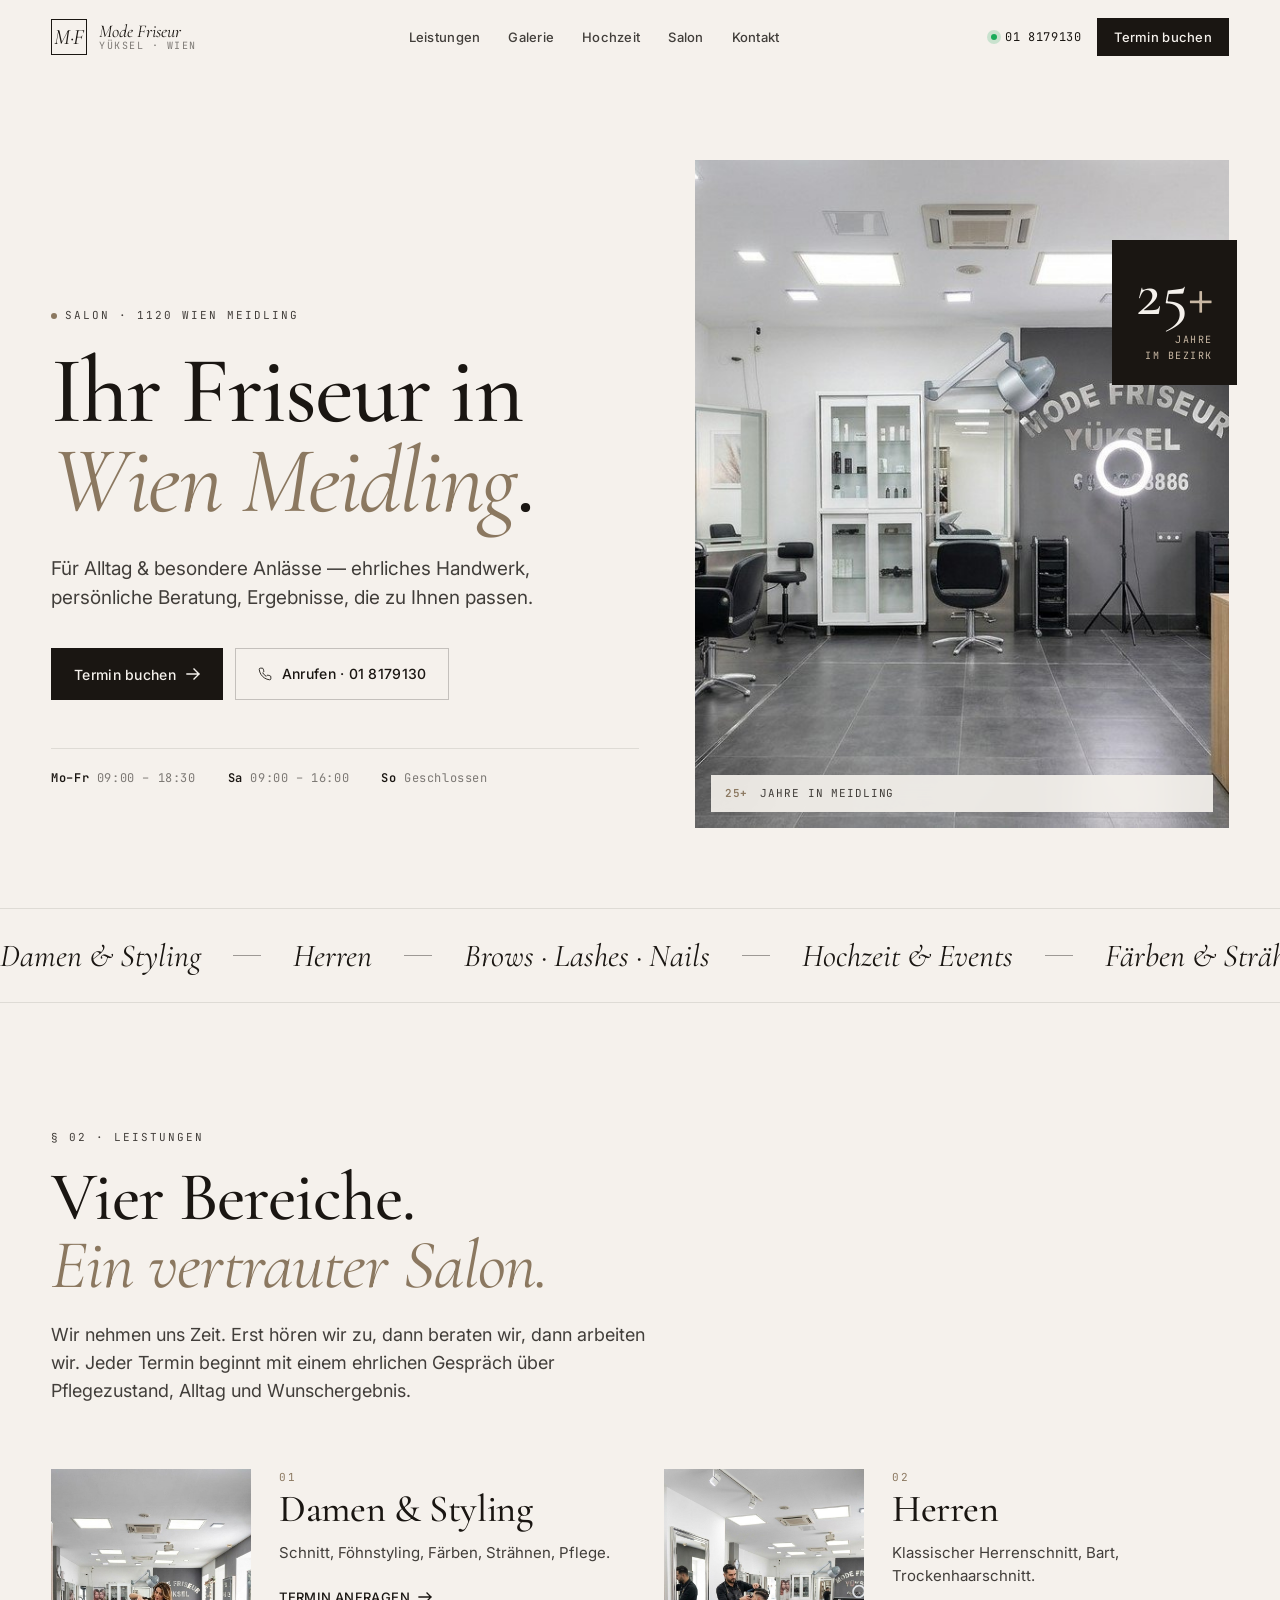
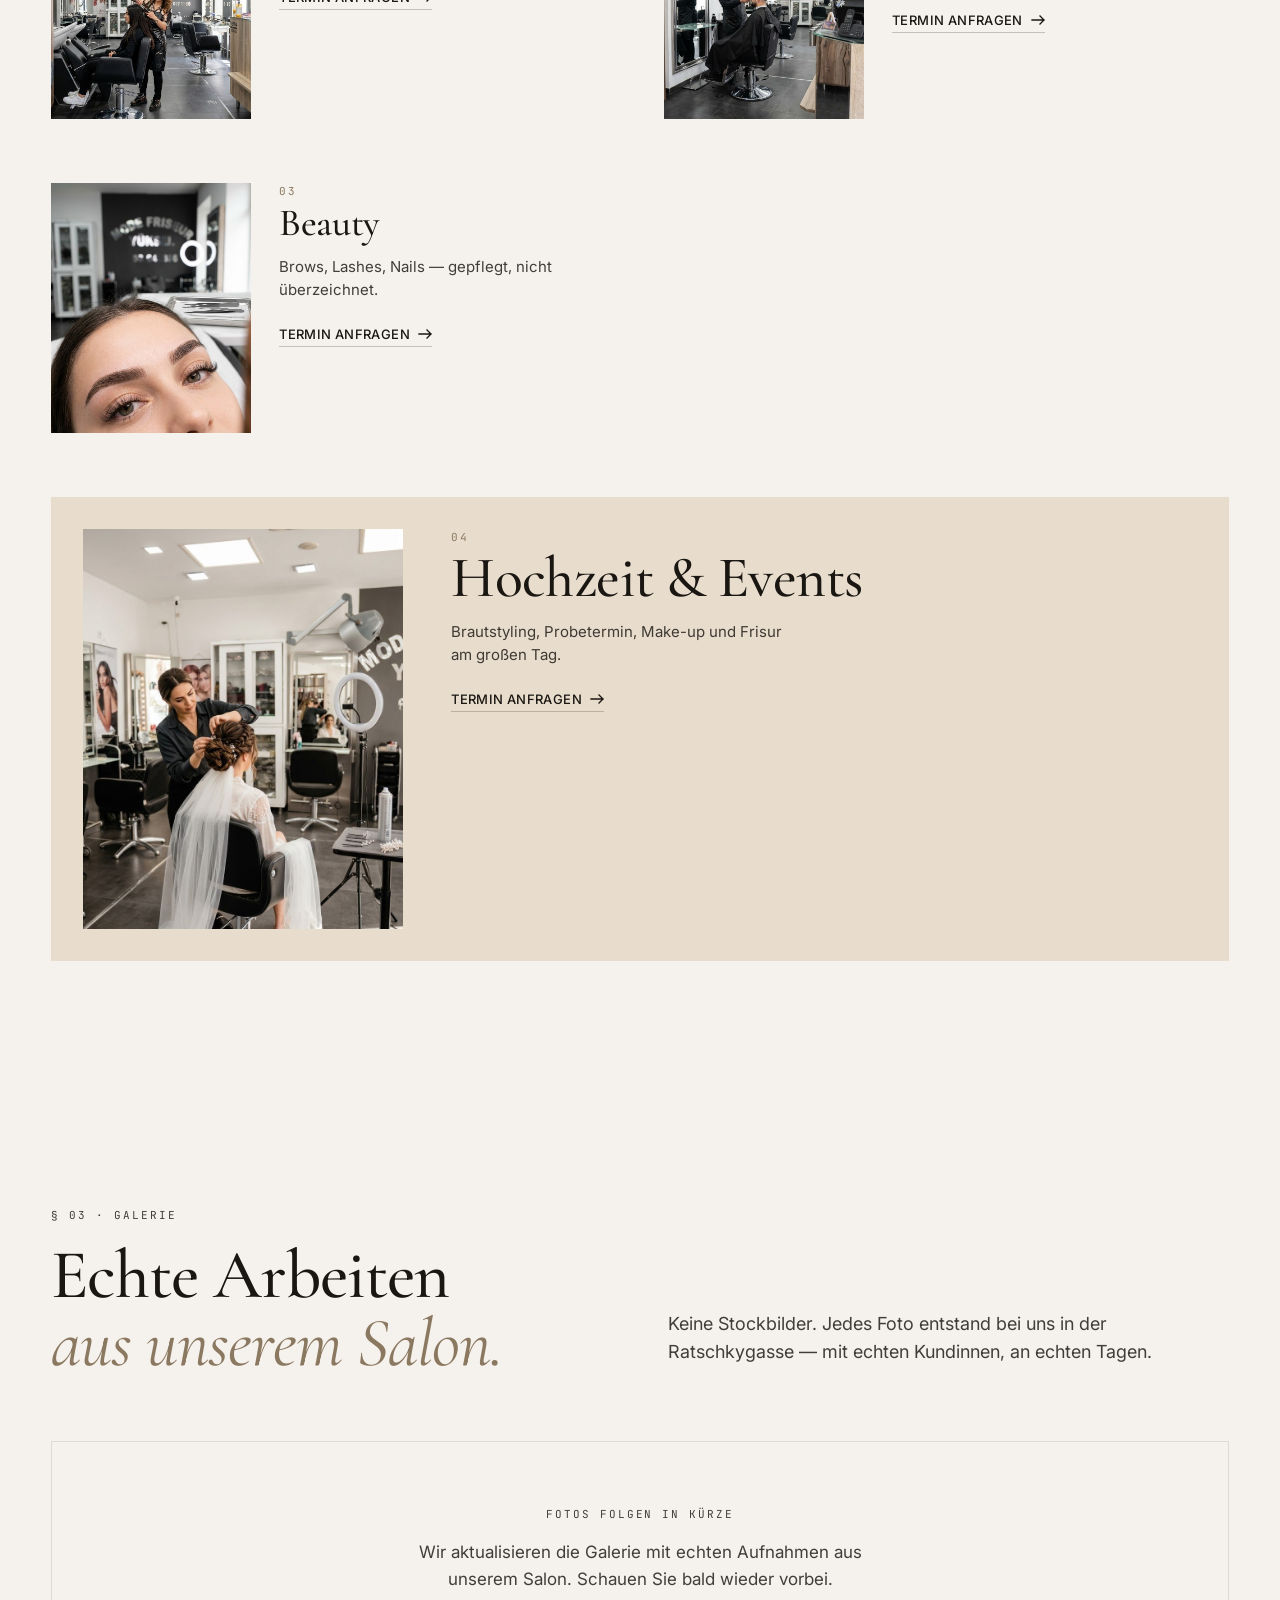
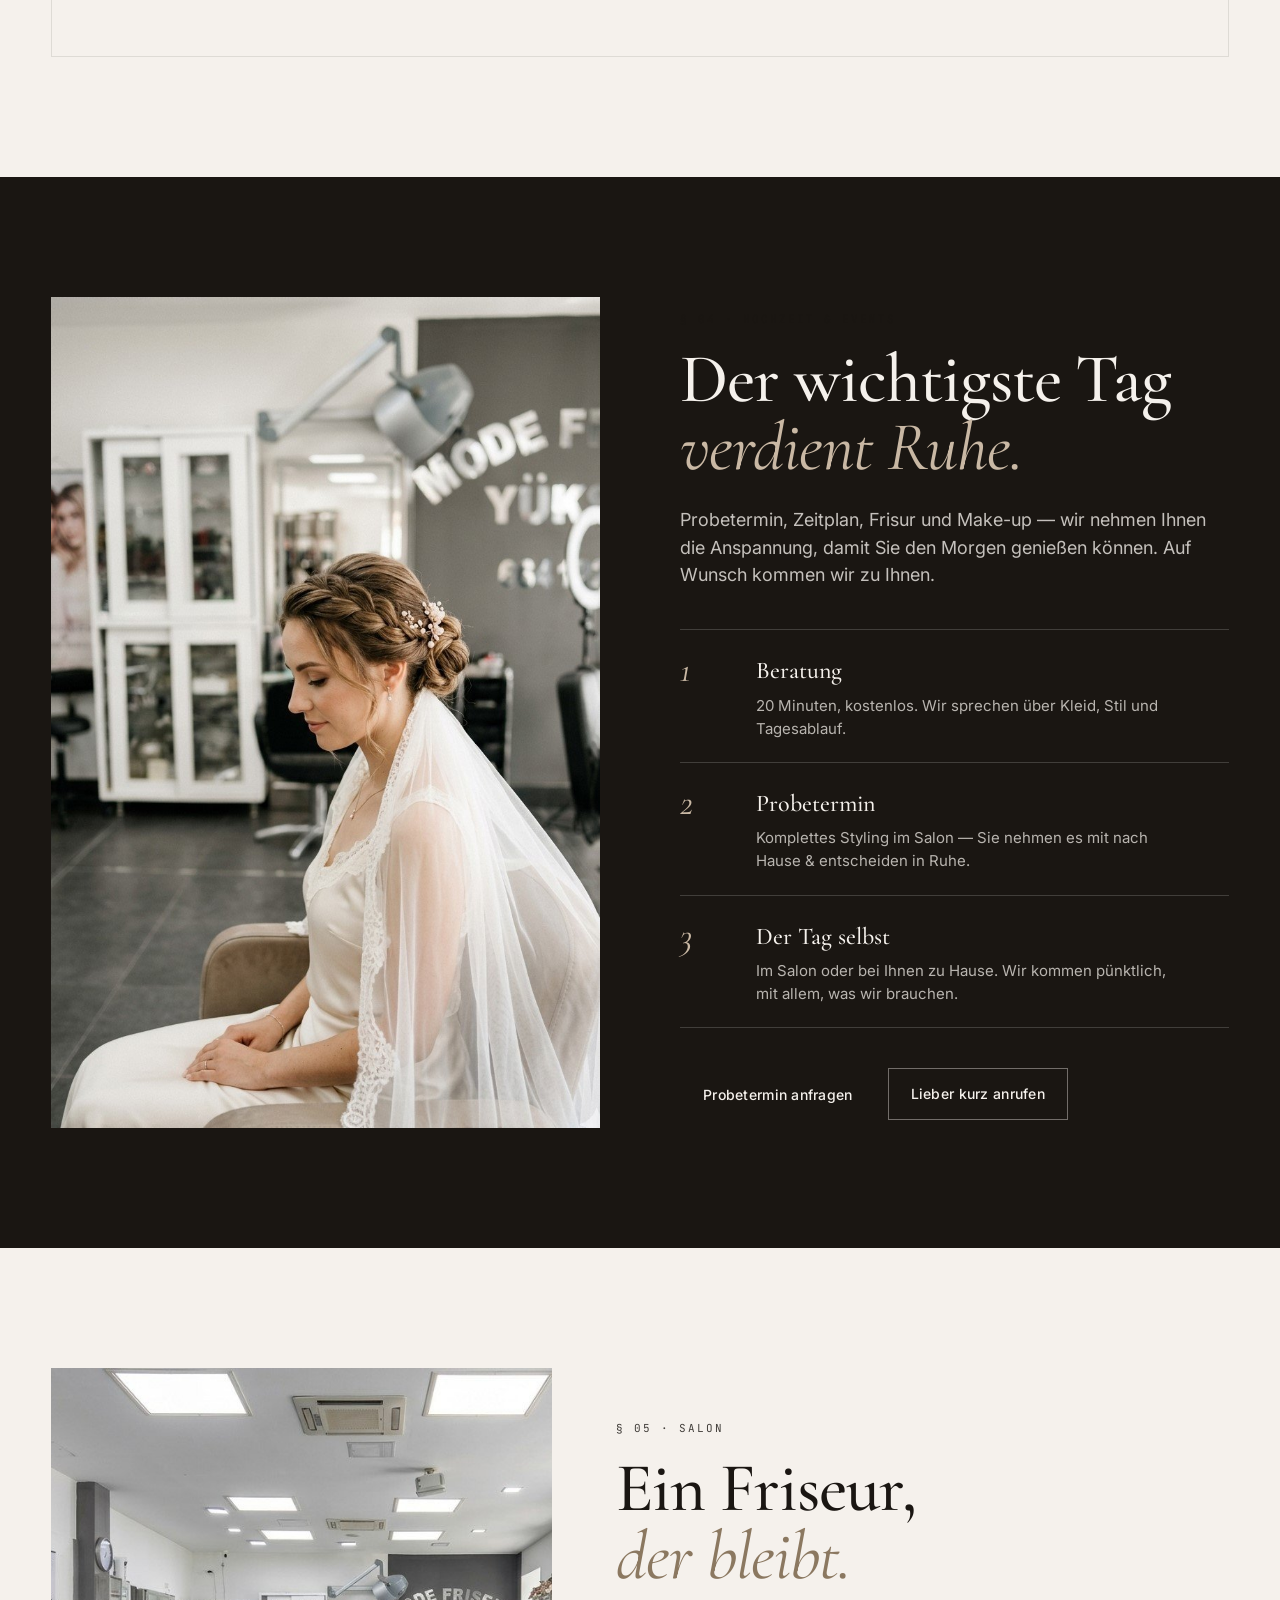
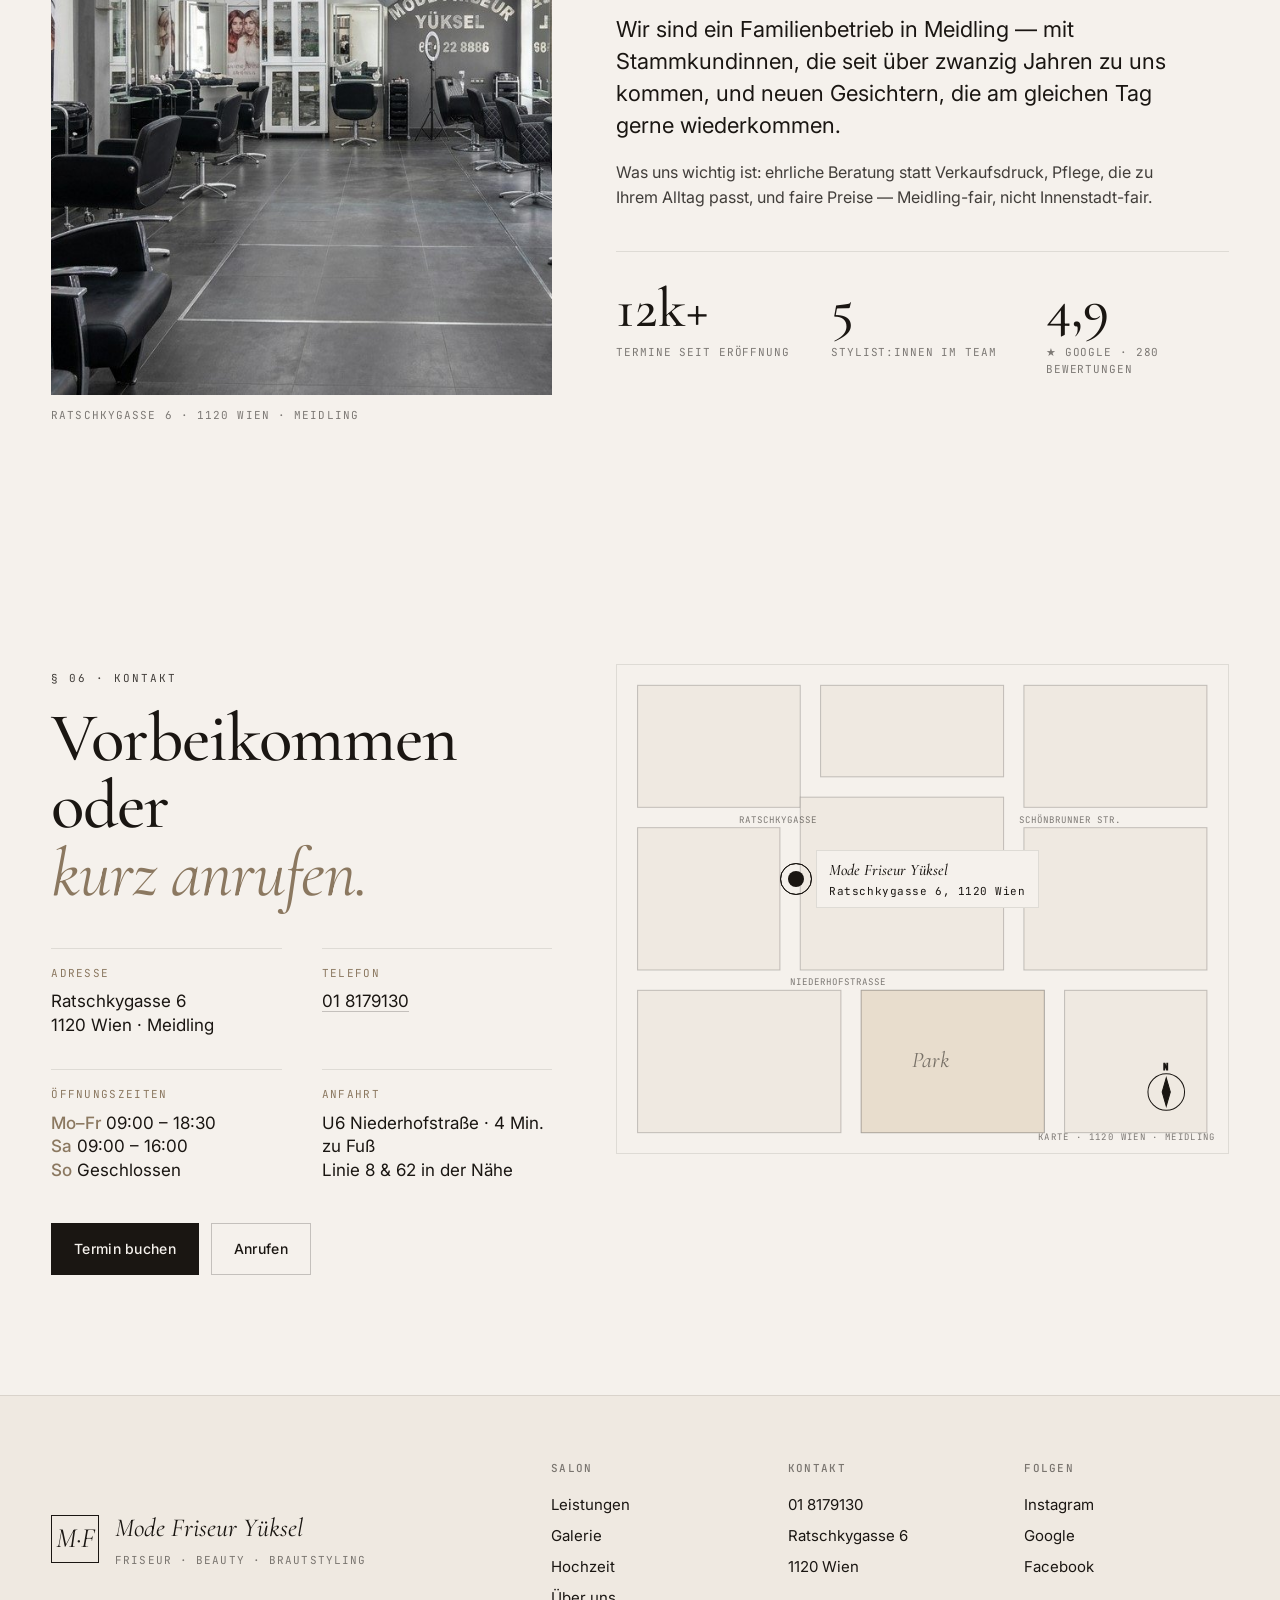
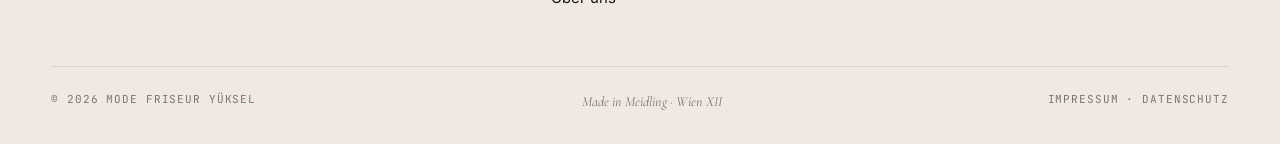
==== commit 4dea69e3: "Add 7 AI-generated salon photos and integrate into all sections - Hero section: salon interior photo" ====
--- a/index.html
+++ b/index.html
@@ -22,29 +22,12 @@
   <link href="https://fonts.googleapis.com/css2?family=Cormorant+Garamond:ital,wght@0,400;0,500;0,600;1,400;1,500&family=Inter:wght@400;500;600&family=JetBrains+Mono:wght@400;500&display=swap" rel="stylesheet" />
   <link rel="stylesheet" href="styles.css" />
   <style>
-    /* ── No-photo overrides ─────────────────────────────────────────────── */
-    .hero-grid { grid-template-columns: 1fr; max-width: 780px; min-height: auto; }
-    .hero-copy { padding-bottom: 0; }
-    .hero-stat-inline {
-      display: inline-flex; align-items: baseline; gap: 8px;
-      margin-top: 40px;
-      background: var(--ink); color: var(--paper);
-      padding: 16px 24px;
-    }
-    .hero-stat-inline .hero-stat-num { font-size: 40px; }
-    .hero-stat-inline .hero-stat-label { font-size: 12px; }
-    .service-card.no-img { grid-template-columns: 1fr; }
-    .service-card.is-accent.no-img { grid-template-columns: 1fr; }
     .gallery-placeholder {
       margin-top: 64px; padding: 64px 40px;
       border: 1px solid var(--ink-10); text-align: center;
       display: flex; flex-direction: column; align-items: center; gap: 16px;
     }
     .gallery-placeholder p { color: var(--ink-80); max-width: 44ch; margin: 0; font-size: 17px; line-height: 1.55; }
-    .wedding-grid { grid-template-columns: 1fr; }
-    .wedding-copy-full { max-width: 720px; }
-    .about-grid { grid-template-columns: 1fr; }
-    .about-copy-full { max-width: 720px; }
   </style>
 </head>
 <body>
@@ -126,10 +109,19 @@
           </ul>
         </div>
 
-        <div class="hero-stat hero-stat-inline">
+      <div class="hero-media">
+        <figure class="hero-figure-main">
+          <img src="images/hero.jpg" alt="Mode Friseur Yüksel — Salon in Wien Meidling" loading="eager" />
+          <figcaption>
+            <span class="cap-num">25+</span>
+            <span class="cap-text">Jahre in Meidling</span>
+          </figcaption>
+        </figure>
+        <div class="hero-stat">
           <div class="hero-stat-num">25<span>+</span></div>
           <div class="hero-stat-label">Jahre<br>im Bezirk</div>
         </div>
+      </div>
       </div>
 
       <div class="ticker" aria-hidden="true">
@@ -182,7 +174,10 @@
       </header>
 
       <div class="service-grid">
-        <article class="service-card no-img">
+        <article class="service-card">
+          <div class="service-media">
+            <img src="images/damen.jpg" alt="Damen Styling — Mode Friseur Yüksel Wien" loading="lazy" />
+          </div>
           <div class="service-body">
             <div class="service-num">01</div>
             <h3 class="service-title">Damen &amp; Styling</h3>
@@ -196,7 +191,10 @@
           </div>
         </article>
 
-        <article class="service-card no-img">
+        <article class="service-card">
+          <div class="service-media">
+            <img src="images/herren.jpg" alt="Herrenschnitt — Mode Friseur Yüksel Wien" loading="lazy" />
+          </div>
           <div class="service-body">
             <div class="service-num">02</div>
             <h3 class="service-title">Herren</h3>
@@ -210,7 +208,10 @@
           </div>
         </article>
 
-        <article class="service-card no-img">
+        <article class="service-card">
+          <div class="service-media">
+            <img src="images/beauty.jpg" alt="Beauty — Brows, Lashes, Nails" loading="lazy" />
+          </div>
           <div class="service-body">
             <div class="service-num">03</div>
             <h3 class="service-title">Beauty</h3>
@@ -224,7 +225,10 @@
           </div>
         </article>
 
-        <article class="service-card is-accent no-img">
+        <article class="service-card is-accent">
+          <div class="service-media">
+            <img src="images/hochzeit-card.jpg" alt="Hochzeit &amp; Brautstyling — Mode Friseur Yüksel" loading="lazy" />
+          </div>
           <div class="service-body">
             <div class="service-num">04</div>
             <h3 class="service-title">Hochzeit &amp; Events</h3>
@@ -265,7 +269,12 @@
     <!-- ── WEDDING ──────────────────────────────────────────────────────────── -->
     <section class="wedding" id="wedding">
       <div class="wedding-grid">
-        <div class="wedding-copy wedding-copy-full">
+        <div class="wedding-art">
+          <figure class="wedding-fig">
+            <img src="images/wedding.jpg" alt="Brautstyling — Mode Friseur Yüksel Wien" loading="lazy" />
+          </figure>
+        </div>
+        <div class="wedding-copy">
           <span class="eyebrow">§ 04 · Hochzeit &amp; Events</span>
           <h2 class="section-title">
             Der wichtigste Tag<br>
@@ -310,7 +319,11 @@
     <!-- ── ABOUT ────────────────────────────────────────────────────────────── -->
     <section class="section about" id="about">
       <div class="about-grid">
-        <div class="about-copy about-copy-full">
+        <figure class="about-fig">
+          <img src="images/about.jpg" alt="Unser Salon — Mode Friseur Yüksel Ratschkygasse 6, Wien" loading="lazy" />
+          <figcaption>Ratschkygasse 6 · 1120 Wien · Meidling</figcaption>
+        </figure>
+        <div class="about-copy">
           <span class="eyebrow">§ 05 · Salon</span>
           <h2 class="section-title">
             Ein Friseur,<br>
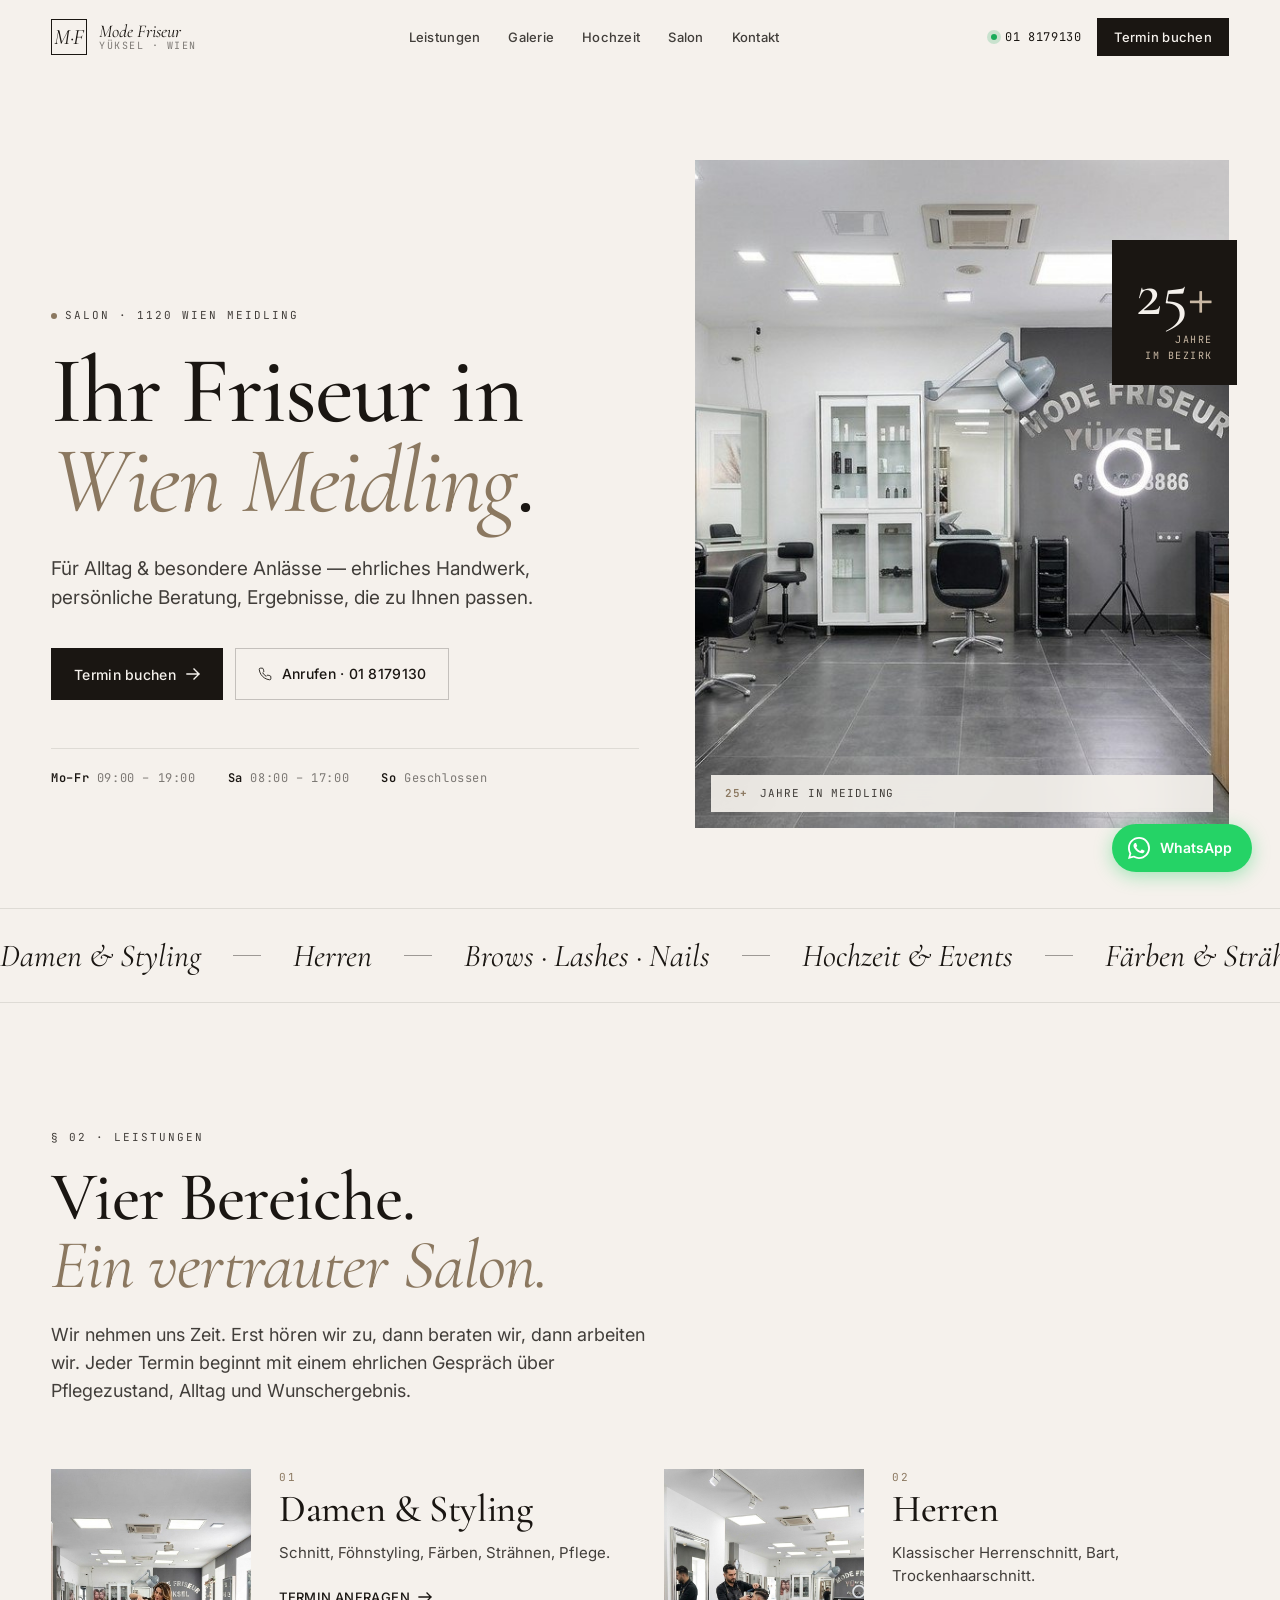
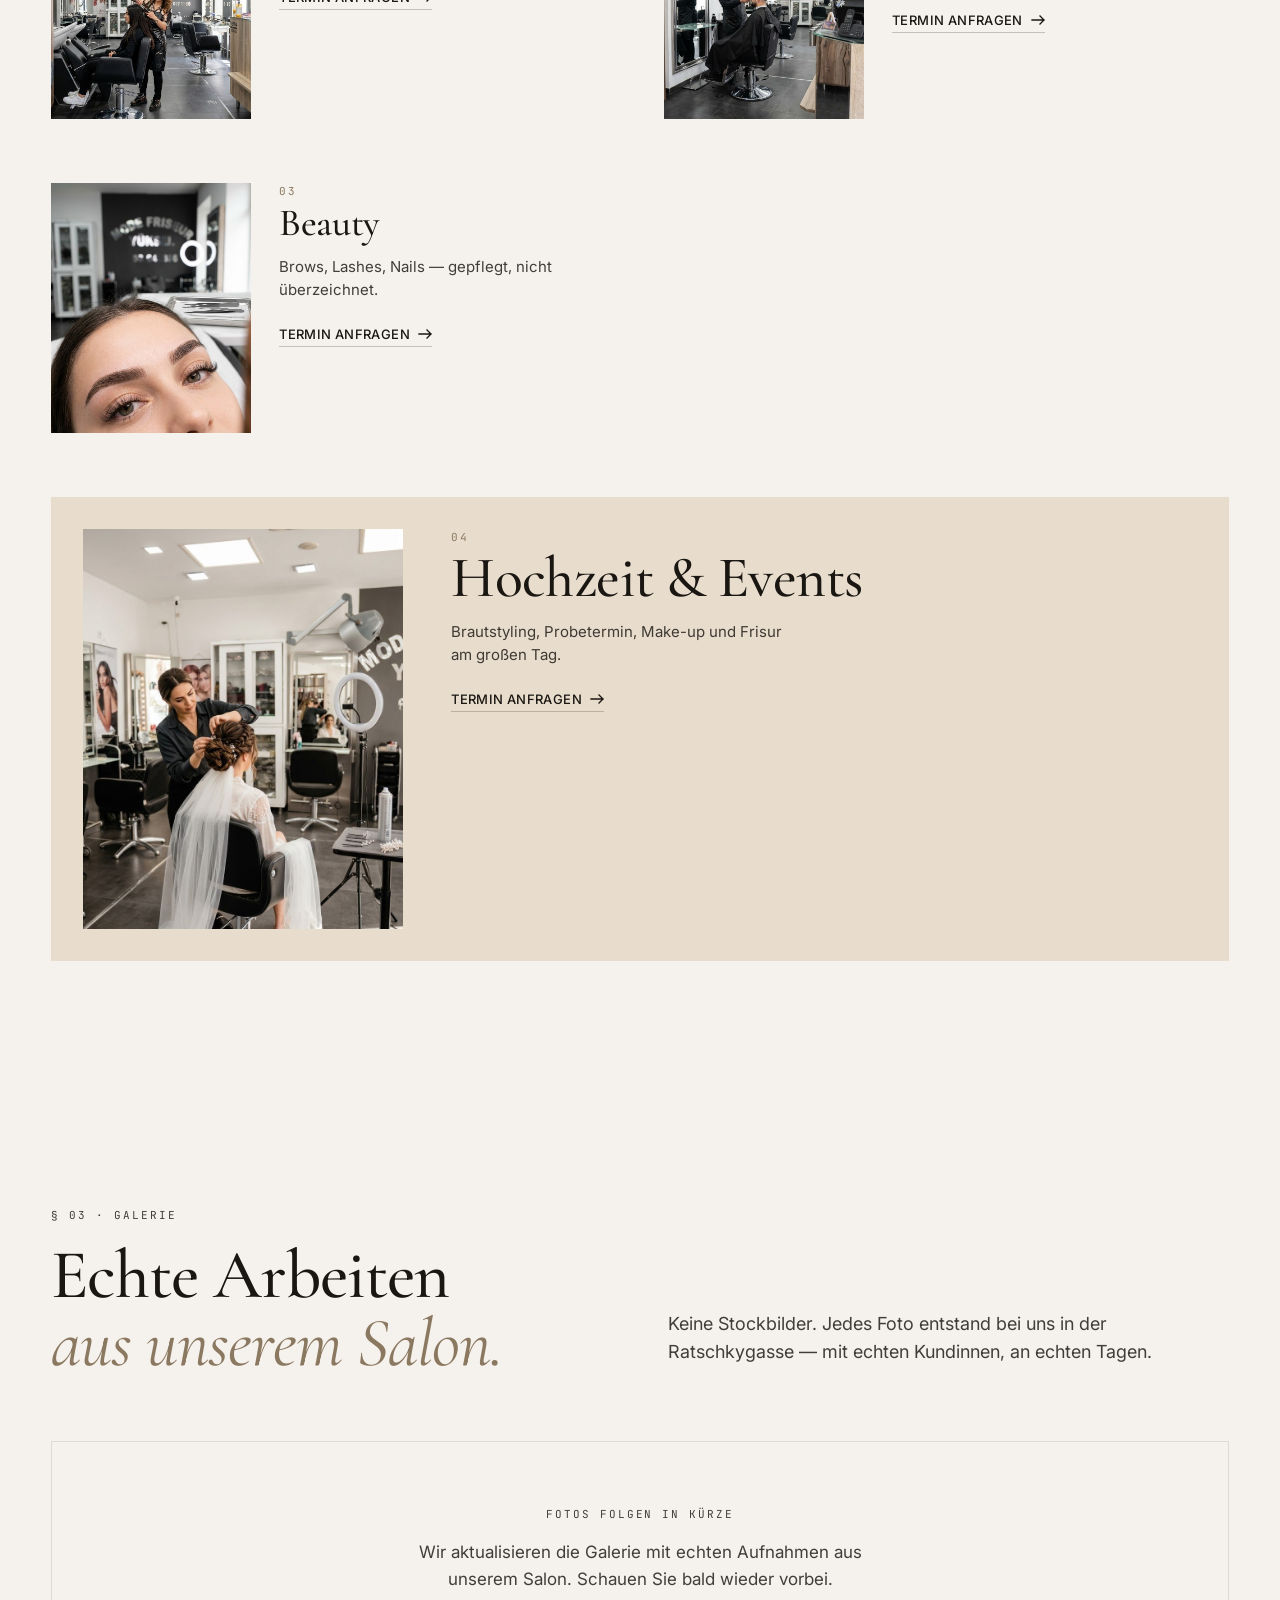
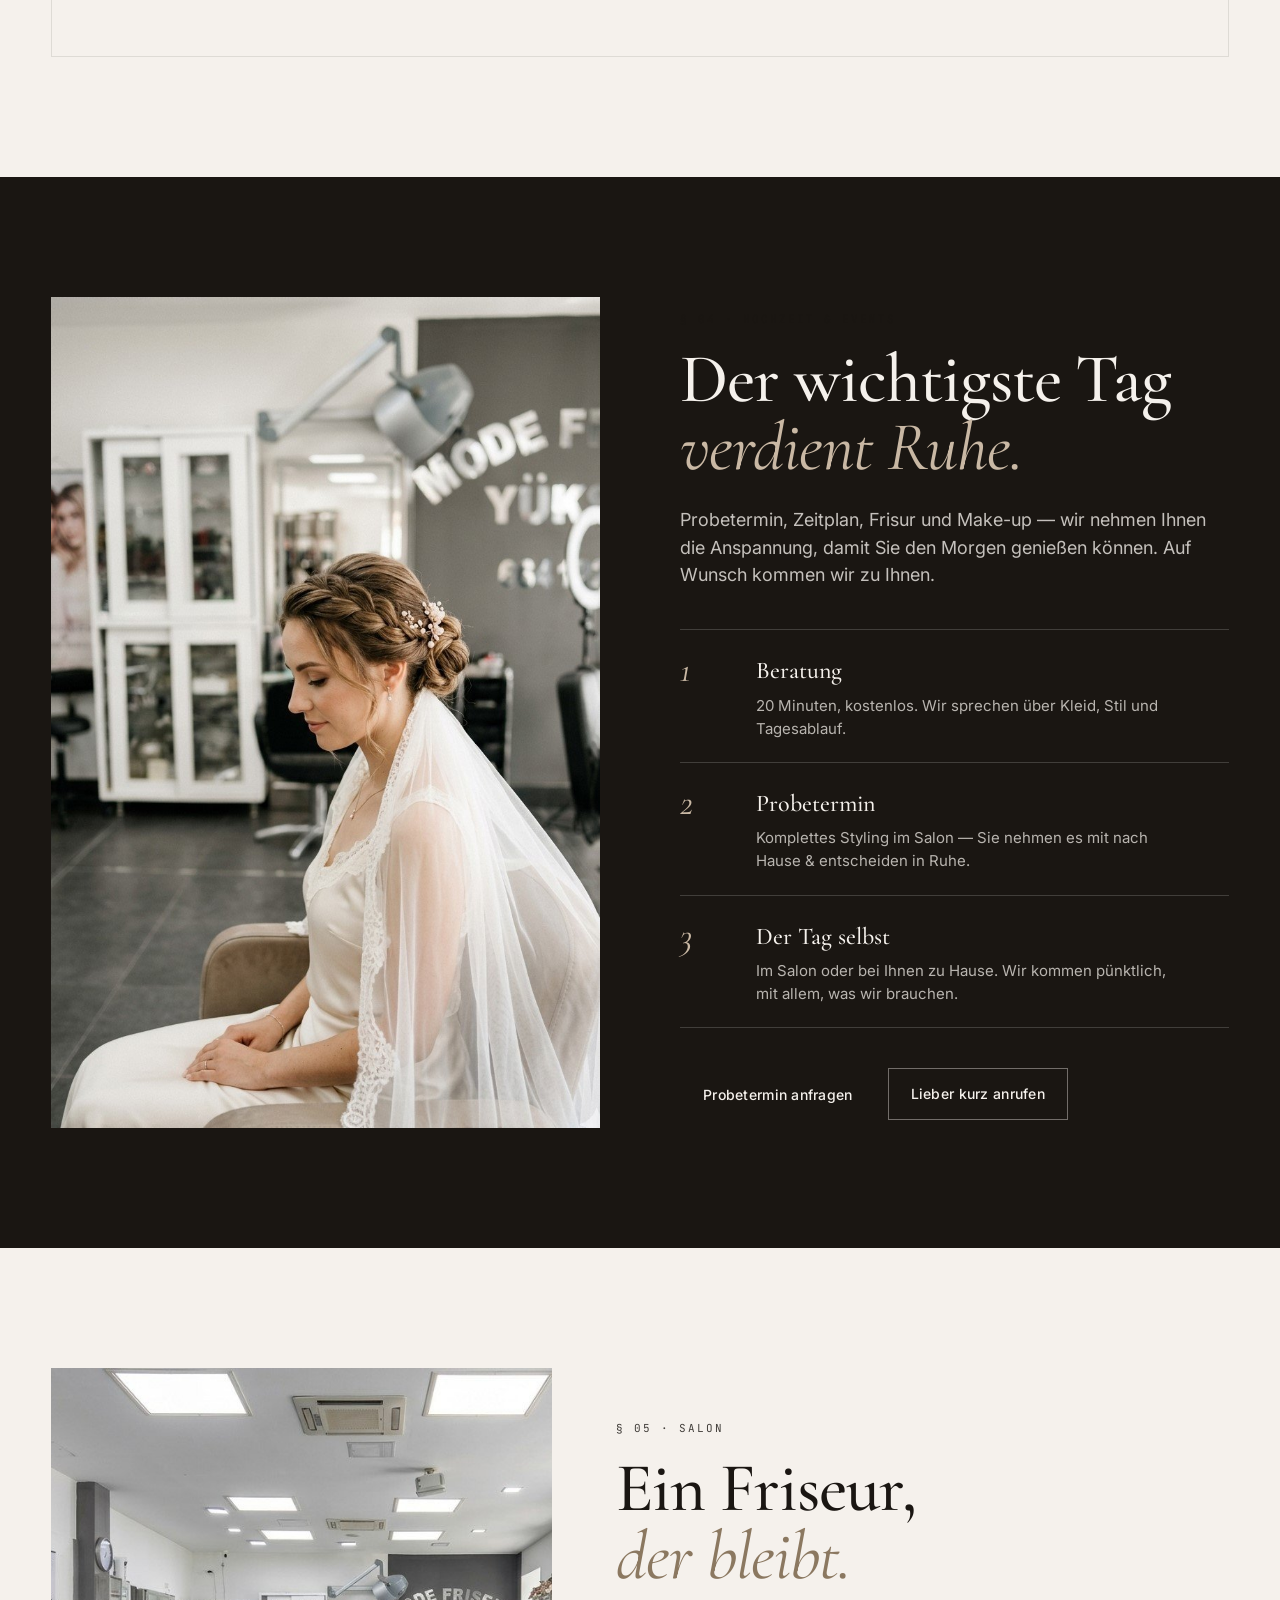
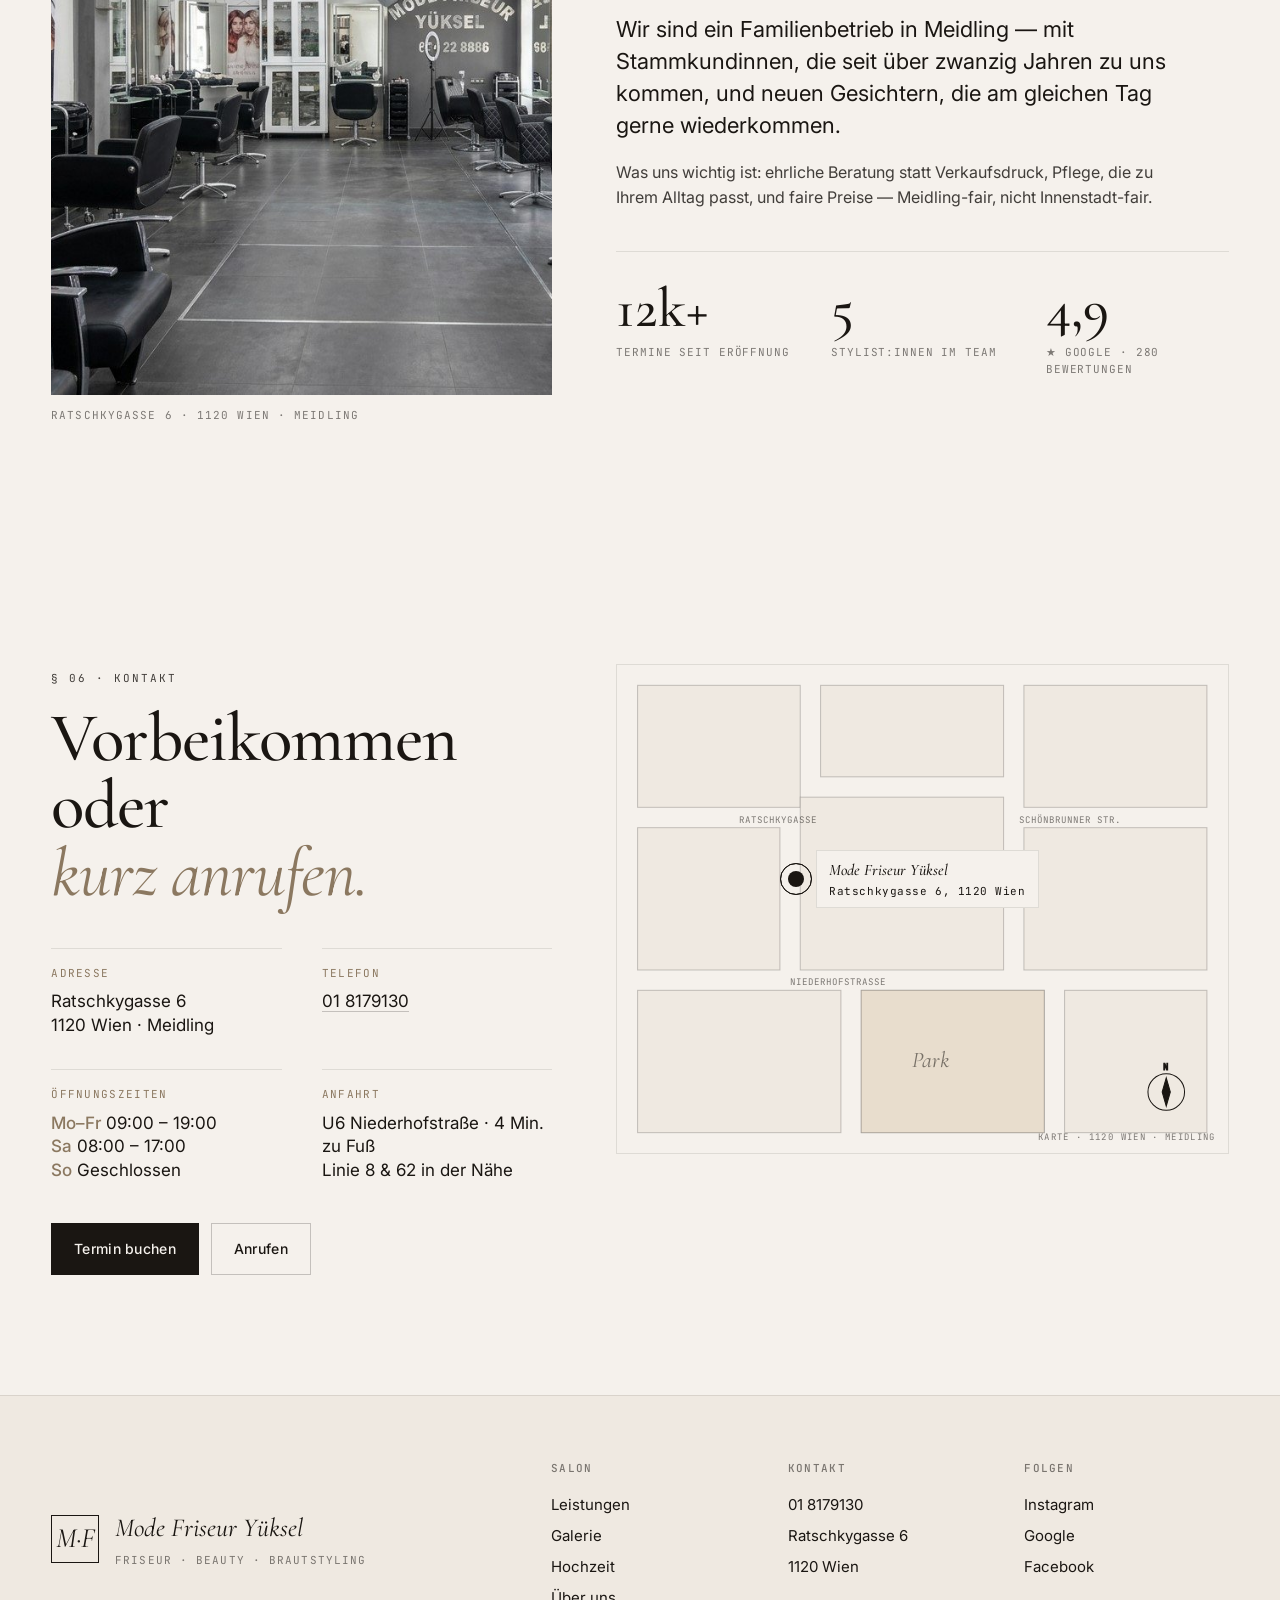
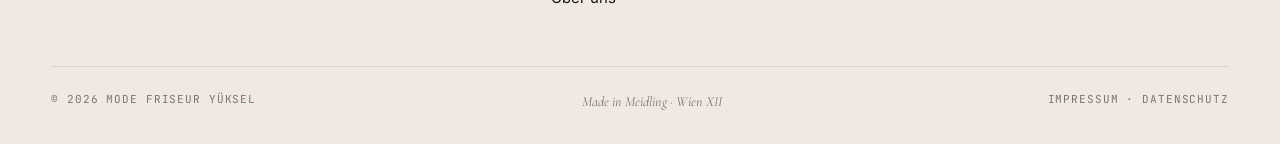
==== commit a7934997: "Add Impressum, WhatsApp button, social links, email, updated hours - Created impressum.html (Styling" ====
--- a/index.html
+++ b/index.html
@@ -28,6 +28,25 @@
       display: flex; flex-direction: column; align-items: center; gap: 16px;
     }
     .gallery-placeholder p { color: var(--ink-80); max-width: 44ch; margin: 0; font-size: 17px; line-height: 1.55; }
+
+    /* WhatsApp floating button */
+    .wa-float {
+      position: fixed; bottom: 28px; right: 28px; z-index: 999;
+      display: flex; align-items: center; gap: 10px;
+      background: #25D366; color: #fff;
+      padding: 13px 20px 13px 16px;
+      border-radius: 50px;
+      text-decoration: none;
+      font-family: Inter, sans-serif; font-size: 14px; font-weight: 600;
+      box-shadow: 0 4px 18px rgba(37,211,102,.40);
+      transition: transform .18s ease, box-shadow .18s ease;
+    }
+    .wa-float:hover { transform: translateY(-2px); box-shadow: 0 6px 24px rgba(37,211,102,.55); }
+    .wa-float svg { flex-shrink: 0; }
+    @media (max-width: 600px) {
+      .wa-float { bottom: 20px; right: 16px; padding: 12px; border-radius: 50%; }
+      .wa-float span { display: none; }
+    }
   </style>
 </head>
 <body>
@@ -103,8 +122,8 @@
             </a>
           </div>
           <ul class="hero-meta">
-            <li><strong>Mo–Fr</strong> 09:00 – 18:30</li>
-            <li><strong>Sa</strong> 09:00 – 16:00</li>
+            <li><strong>Mo–Fr</strong> 09:00 – 19:00</li>
+            <li><strong>Sa</strong> 08:00 – 17:00</li>
             <li><strong>So</strong> Geschlossen</li>
           </ul>
         </div>
@@ -378,8 +397,8 @@
             <div>
               <dt>Öffnungszeiten</dt>
               <dd>
-                <span><b>Mo–Fr</b> 09:00 – 18:30</span><br>
-                <span><b>Sa</b> 09:00 – 16:00</span><br>
+                <span><b>Mo–Fr</b> 09:00 – 19:00</span><br>
+                <span><b>Sa</b> 08:00 – 17:00</span><br>
                 <span><b>So</b> Geschlossen</span>
               </dd>
             </div>
@@ -461,16 +480,16 @@
         </div>
         <div>
           <h5>Folgen</h5>
-          <a href="#">Instagram</a>
-          <a href="#">Google</a>
-          <a href="#">Facebook</a>
+          <a href="https://www.instagram.com/modefriseuryuksel/" target="_blank" rel="noopener">Instagram</a>
+          <a href="https://share.google/ku8PhEvdJYca56hSh" target="_blank" rel="noopener">Google</a>
+          <a href="https://www.facebook.com/yukselsertkann/" target="_blank" rel="noopener">Facebook</a>
         </div>
       </div>
     </div>
     <div class="footer-bottom">
       <span>© 2026 Mode Friseur Yüksel</span>
       <span class="footer-line">Made in Meidling · Wien XII</span>
-      <span><a href="#">Impressum</a> · <a href="#">Datenschutz</a></span>
+      <span><a href="impressum.html">Impressum</a> · <a href="#">Datenschutz</a></span>
     </div>
   </footer>
 
@@ -497,6 +516,14 @@
     </div>
   </div>
 
+  <!-- WhatsApp floating button -->
+  <a class="wa-float" href="https://wa.me/436643228886" target="_blank" rel="noopener" aria-label="WhatsApp schreiben">
+    <svg width="22" height="22" viewBox="0 0 24 24" fill="currentColor" aria-hidden="true">
+      <path d="M20.52 3.48A11.93 11.93 0 0 0 12 0C5.37 0 0 5.37 0 12c0 2.11.55 4.17 1.6 5.98L0 24l6.18-1.62A11.94 11.94 0 0 0 12 24c6.63 0 12-5.37 12-12 0-3.2-1.25-6.22-3.48-8.52zM12 22c-1.85 0-3.66-.5-5.24-1.44l-.38-.22-3.67.96.98-3.58-.24-.38A9.94 9.94 0 0 1 2 12C2 6.48 6.48 2 12 2c2.67 0 5.18 1.04 7.07 2.93A9.94 9.94 0 0 1 22 12c0 5.52-4.48 10-10 10zm5.44-7.38c-.3-.15-1.76-.87-2.03-.97-.27-.1-.47-.15-.67.15-.2.3-.77.97-.94 1.17-.17.2-.35.22-.65.07-.3-.15-1.26-.46-2.4-1.48-.89-.79-1.49-1.77-1.66-2.07-.17-.3-.02-.46.13-.61.13-.13.3-.35.45-.52.15-.17.2-.3.3-.5.1-.2.05-.37-.02-.52-.08-.15-.67-1.62-.92-2.22-.24-.58-.49-.5-.67-.51-.17-.01-.37-.01-.57-.01s-.52.07-.79.37c-.27.3-1.03 1.01-1.03 2.46s1.06 2.85 1.2 3.05c.15.2 2.08 3.18 5.04 4.46.7.3 1.25.48 1.68.62.71.22 1.35.19 1.86.12.57-.09 1.76-.72 2.01-1.41.25-.69.25-1.28.17-1.41-.07-.13-.27-.2-.57-.35z"/>
+    </svg>
+    <span>WhatsApp</span>
+  </a>
+
   <script>
   (() => {
     // ── Nav: scroll & mobile menu ───────────────────────────────────────────
@@ -565,7 +592,21 @@
     btnBack.addEventListener('click', () => { if (state.step > 0) { state.step--; render(); } });
     btnNext.addEventListener('click', () => {
       if (state.step < 2) { state.step++; render(); }
-      else { state.done = true; render(); }
+      else {
+        state.done = true;
+        const subject = encodeURIComponent('Terminanfrage – ' + state.service);
+        const body = encodeURIComponent(
+          'Hallo,\n\nich möchte einen Termin anfragen:\n\n' +
+          'Leistung: ' + state.service + '\n' +
+          'Datum: ' + (state.day ? state.day.fmt : '') + '\n' +
+          'Uhrzeit: ' + state.time + '\n\n' +
+          'Name: ' + state.name + '\n' +
+          'Telefon: ' + state.phone + '\n\n' +
+          'Mit freundlichen Grüßen'
+        );
+        window.location.href = 'mailto:yukselsertkan16@gmail.com?subject=' + subject + '&body=' + body;
+        render();
+      }
     });
 
     document.addEventListener('keydown', e => {
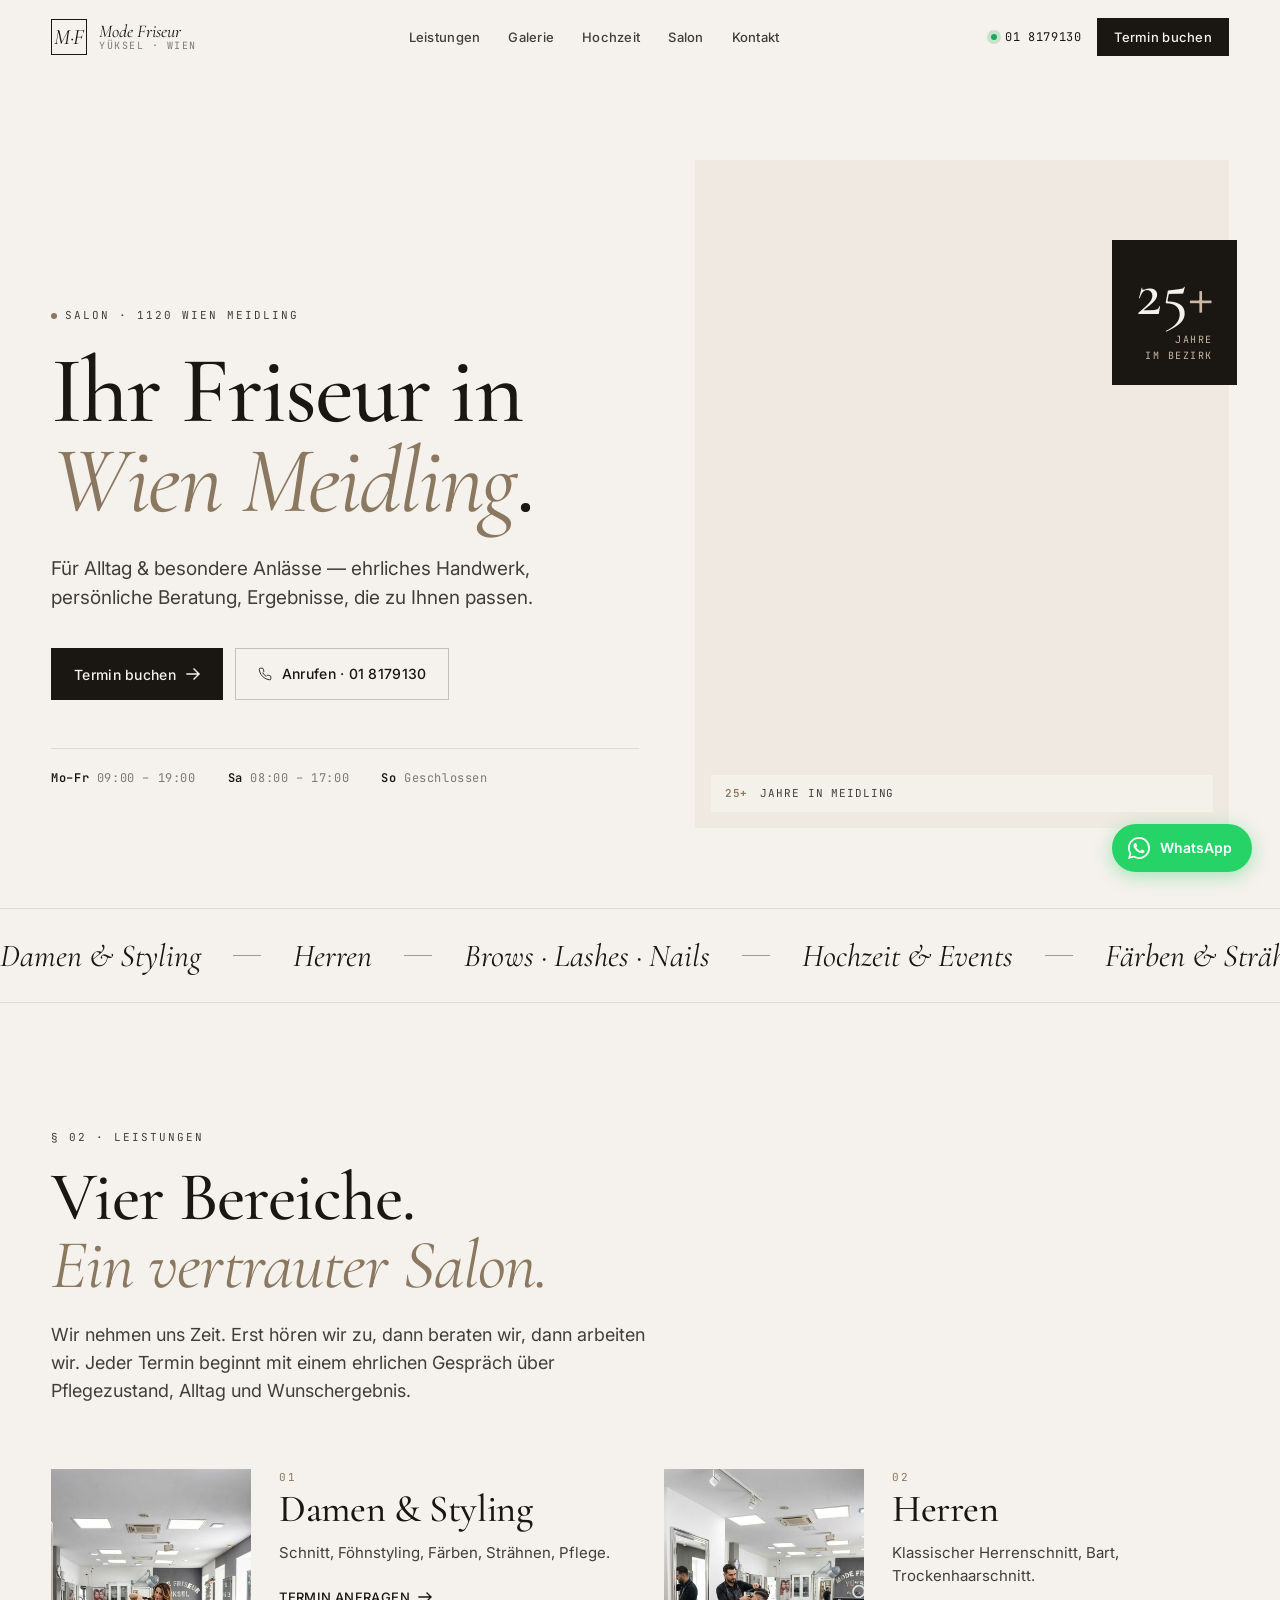
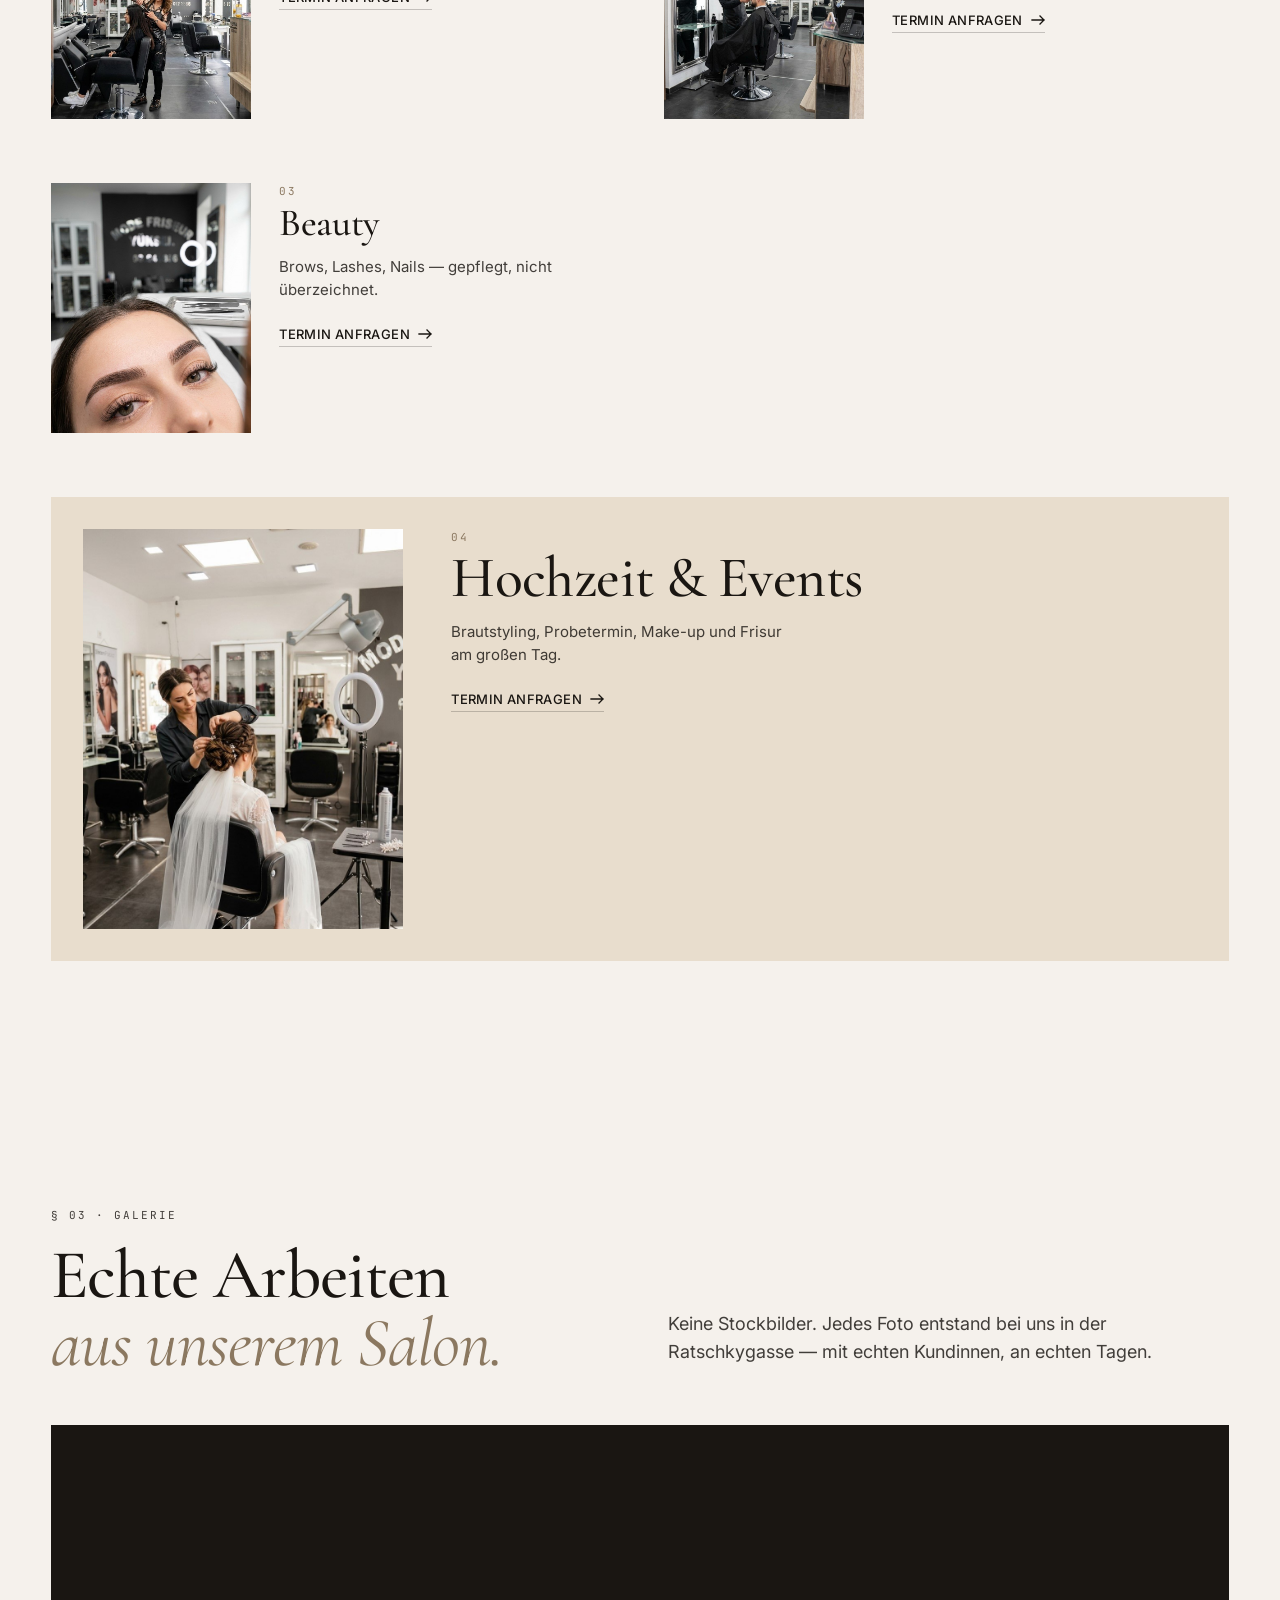
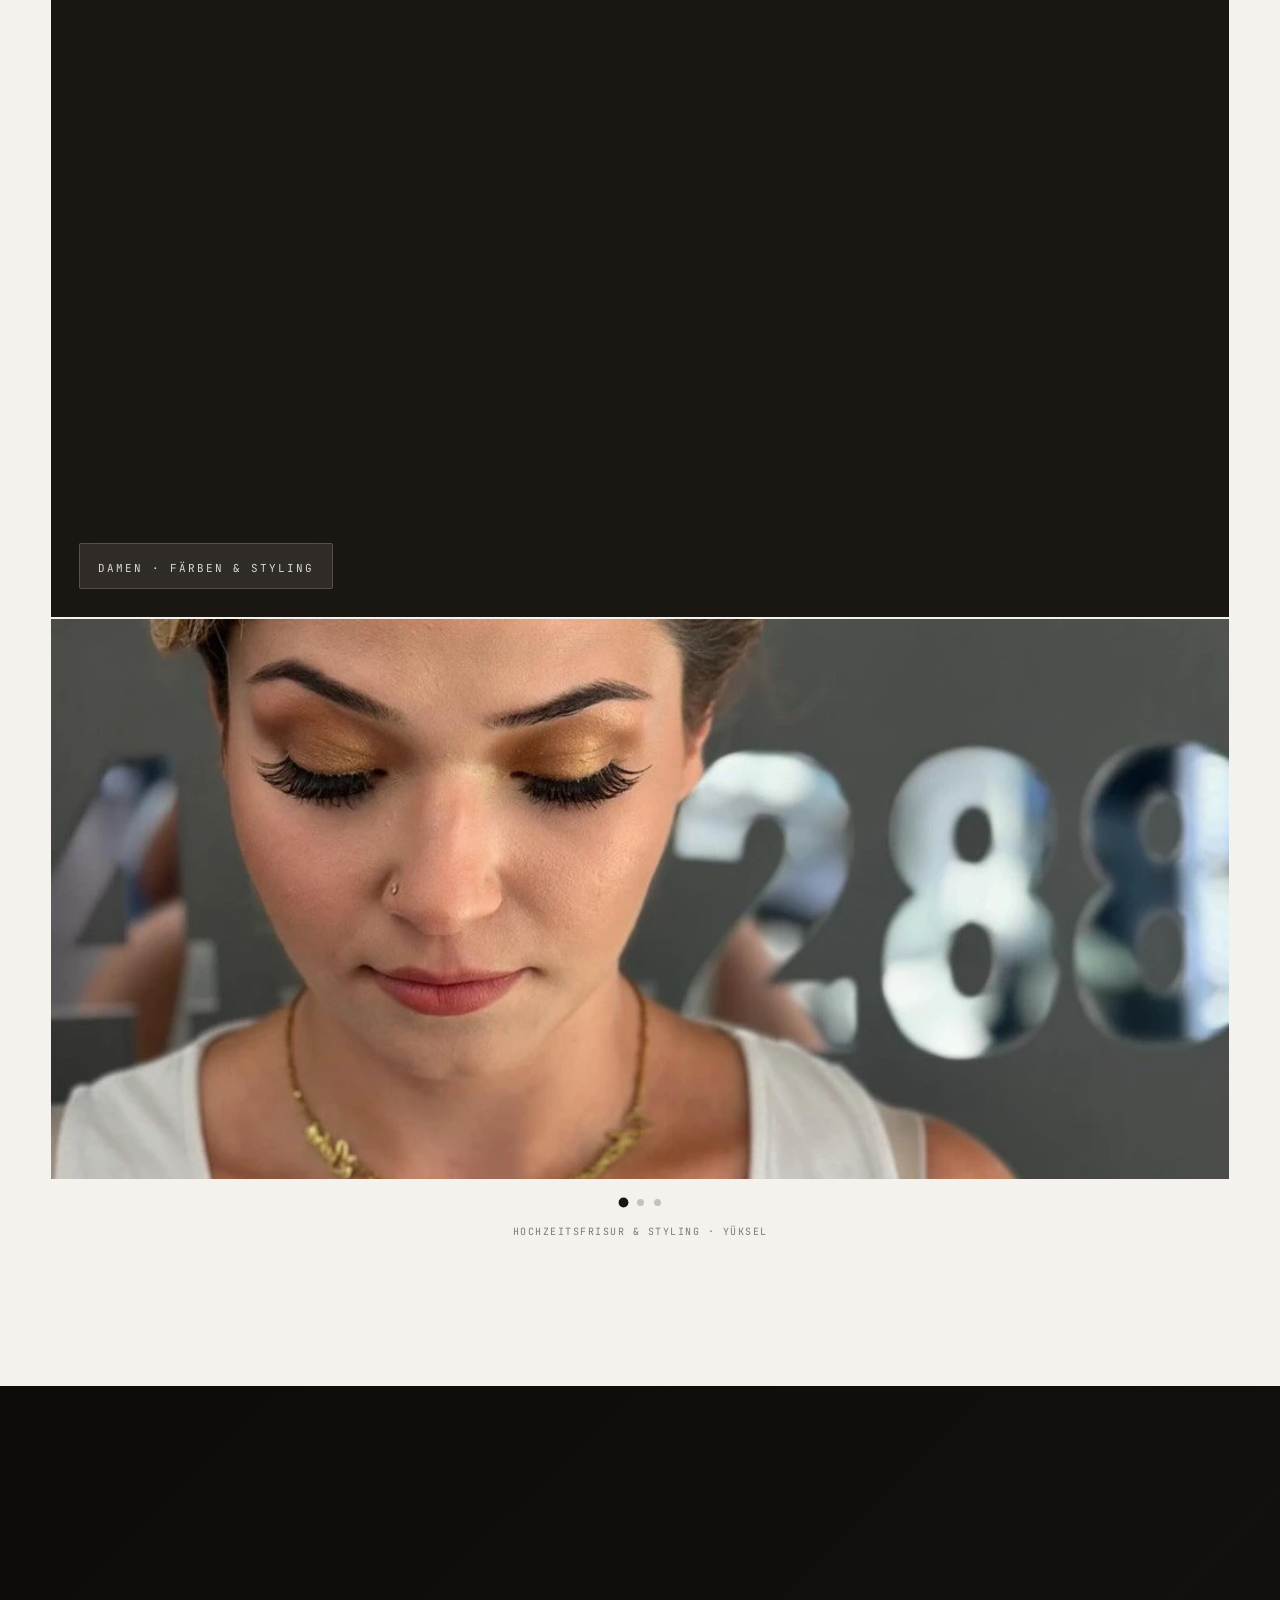
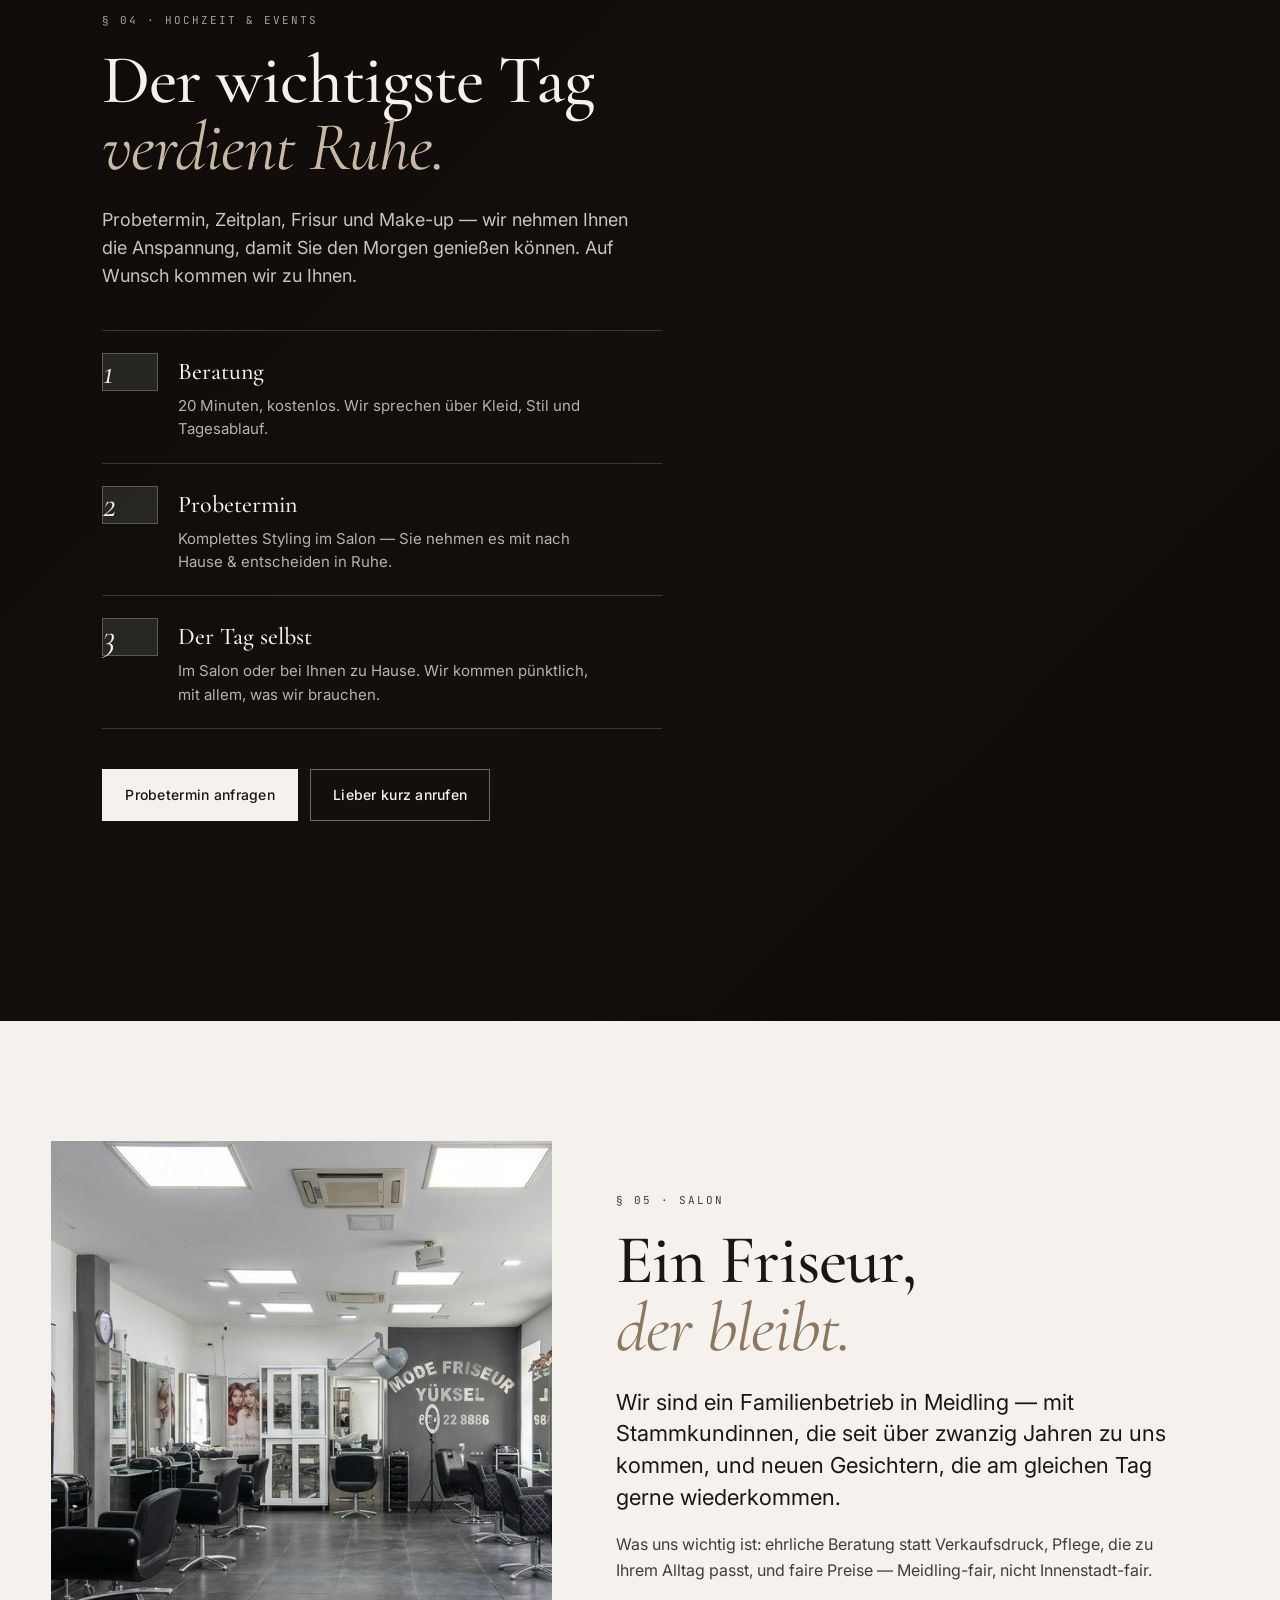
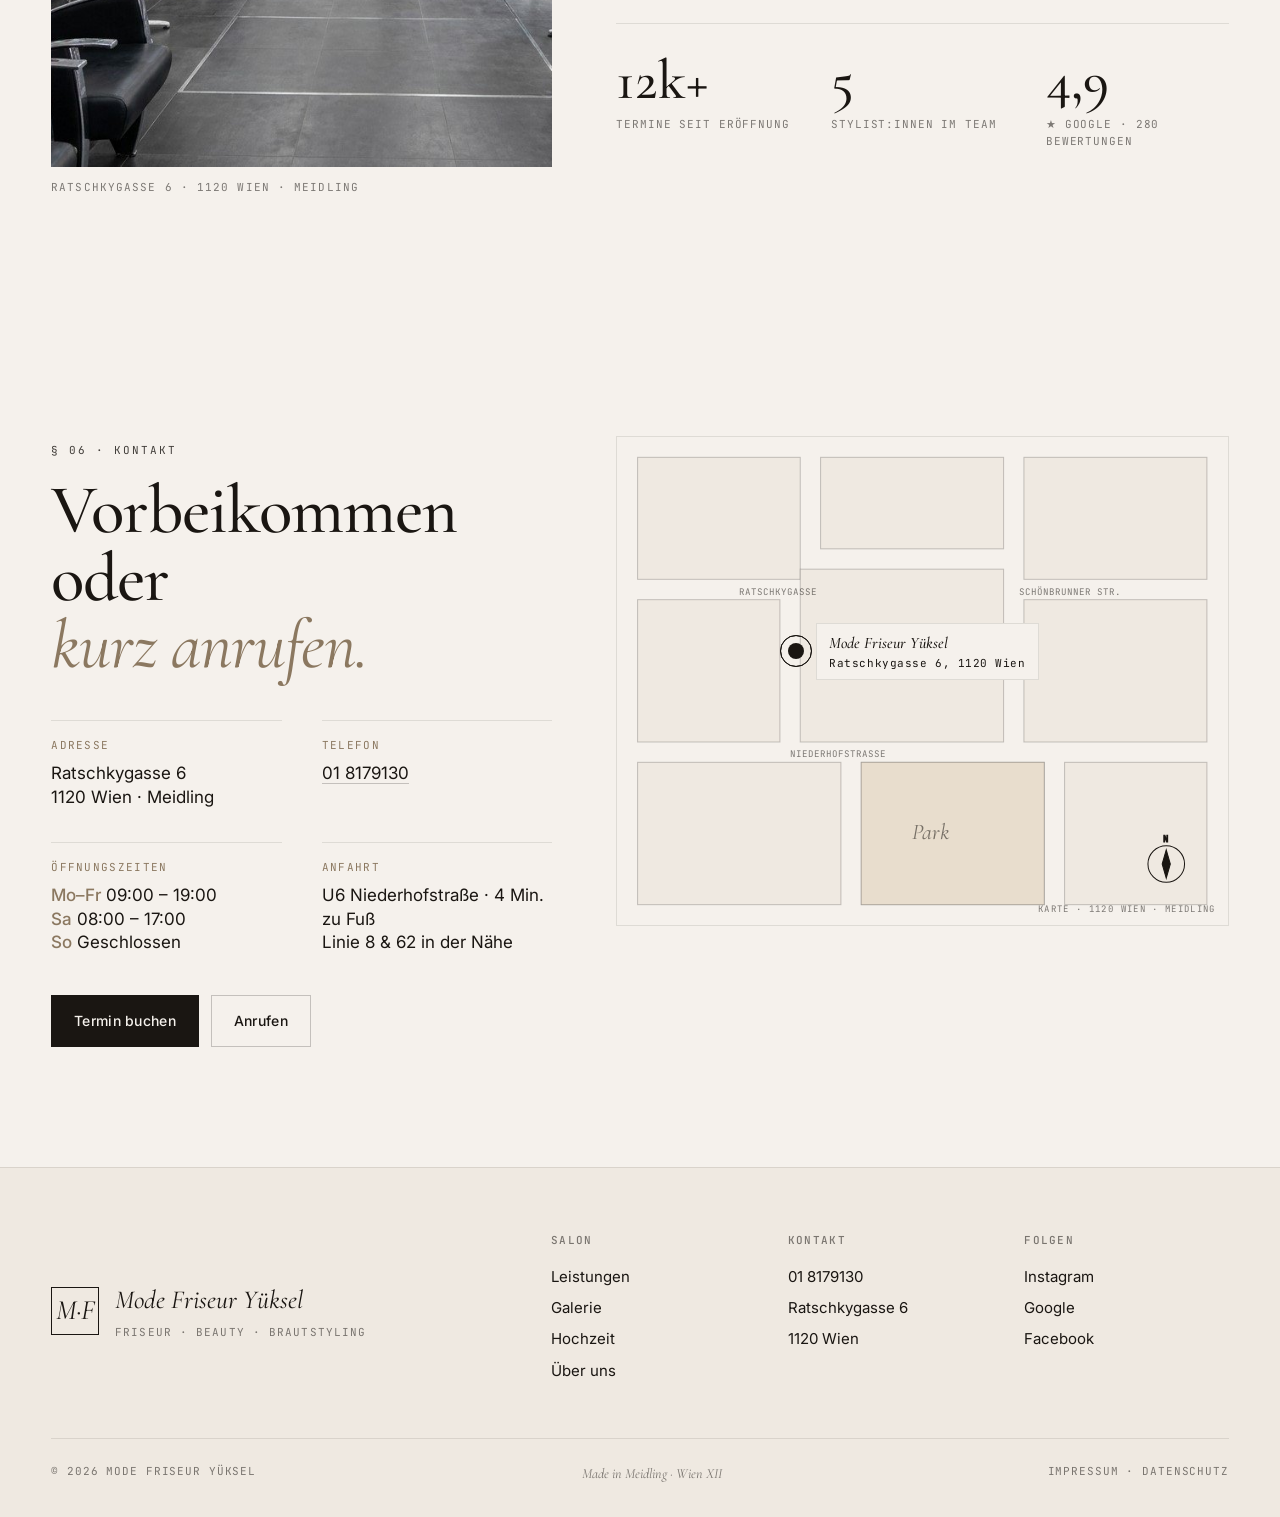
==== commit f1b45e30: "Add client videos, photo carousel and wedding/gallery video sections - Hero: replaced static AI phot" ====
--- a/index.html
+++ b/index.html
@@ -22,12 +22,116 @@
   <link href="https://fonts.googleapis.com/css2?family=Cormorant+Garamond:ital,wght@0,400;0,500;0,600;1,400;1,500&family=Inter:wght@400;500;600&family=JetBrains+Mono:wght@400;500&display=swap" rel="stylesheet" />
   <link rel="stylesheet" href="styles.css" />
   <style>
-    .gallery-placeholder {
-      margin-top: 64px; padding: 64px 40px;
-      border: 1px solid var(--ink-10); text-align: center;
-      display: flex; flex-direction: column; align-items: center; gap: 16px;
-    }
-    .gallery-placeholder p { color: var(--ink-80); max-width: 44ch; margin: 0; font-size: 17px; line-height: 1.55; }
+    /* ── Gallery video block ──────────────────────────────────────────── */
+    .gallery-video-block {
+      margin-top: 48px;
+      position: relative;
+      overflow: hidden;
+      background: var(--ink);
+      /* Mobile: full-width portrait fills screen */
+      width: 100%;
+      aspect-ratio: 9/16;
+      max-height: 88vh;
+    }
+    .gallery-video-block video {
+      width: 100%; height: 100%;
+      object-fit: cover; display: block;
+    }
+    /* Desktop: center the portrait video, don't stretch it */
+    @media (min-width: 769px) {
+      .gallery-video-block {
+        aspect-ratio: unset;
+        height: 90vh;
+        display: flex;
+        align-items: center;
+        justify-content: center;
+      }
+      .gallery-video-block video {
+        width: auto;
+        height: 100%;
+        max-width: 480px;
+        object-fit: contain;
+      }
+    }
+    .gallery-video-tag {
+      position: absolute;
+      bottom: 28px; left: 28px;
+      background: rgba(245,241,236,0.10);
+      backdrop-filter: blur(10px);
+      -webkit-backdrop-filter: blur(10px);
+      border: 1px solid rgba(245,241,236,0.18);
+      padding: 10px 18px; border-radius: 2px;
+    }
+    .gallery-video-tag .eyebrow { color: rgba(245,241,236,0.88); }
+
+    /* ── Photo carousel ───────────────────────────────────────────────── */
+    .photo-carousel { margin-top: 2px; position: relative; }
+    .carousel-track {
+      display: flex;
+      overflow-x: auto;
+      scroll-snap-type: x mandatory;
+      -webkit-overflow-scrolling: touch;
+      scrollbar-width: none;
+    }
+    .carousel-track::-webkit-scrollbar { display: none; }
+    .carousel-slide { flex: 0 0 100%; scroll-snap-align: start; }
+    .carousel-slide img {
+      width: 100%;
+      height: 75vw;
+      max-height: 560px;
+      object-fit: cover; display: block;
+    }
+    .carousel-nav {
+      display: flex; align-items: center;
+      justify-content: center; gap: 10px; padding: 20px 0 8px;
+    }
+    .carousel-nav-dot {
+      width: 7px; height: 7px; border-radius: 50%;
+      background: var(--ink-30); border: none; padding: 0;
+      cursor: pointer; transition: background .2s, transform .2s;
+    }
+    .carousel-nav-dot.is-active { background: var(--ink); transform: scale(1.4); }
+    .carousel-caption {
+      text-align: center; padding: 0 var(--gutter) 16px;
+      font-family: var(--font-mono); font-size: 10px;
+      letter-spacing: 0.15em; text-transform: uppercase; color: var(--ink-50);
+    }
+
+    /* ── Wedding video background ─────────────────────────────────────── */
+    .wedding-video {
+      position: relative; min-height: 100svh;
+      display: flex; align-items: center;
+      overflow: hidden; background: var(--ink);
+    }
+    .wedding-bg-video {
+      position: absolute; inset: 0;
+      width: 100%; height: 100%;
+      object-fit: cover; object-position: 50% 25%; z-index: 0;
+    }
+    .wedding-video-overlay {
+      position: absolute; inset: 0;
+      background: linear-gradient(135deg,rgba(10,8,6,.78) 0%,rgba(10,8,6,.48) 55%,rgba(10,8,6,.72) 100%);
+      z-index: 1;
+    }
+    .wedding-video-content {
+      position: relative; z-index: 2;
+      width: 100%; max-width: var(--max);
+      margin: 0 auto;
+      padding: 100px var(--gutter) 80px;
+    }
+    .wedding-video .eyebrow { color: rgba(245,241,236,.65); }
+    .wedding-video .section-title { color: #F5F1EC; }
+    .wedding-video .wedding-lede { color: rgba(245,241,236,.80); }
+    .wedding-video .wedding-steps li h4 { color: #F5F1EC; }
+    .wedding-video .wedding-steps li p  { color: rgba(245,241,236,.72); }
+    .wedding-video .step-num {
+      background: rgba(245,241,236,.10);
+      border: 1px solid rgba(245,241,236,.25);
+      color: #F5F1EC;
+    }
+    .wedding-video .btn-dark { background: #F5F1EC; color: var(--ink); border-color: #F5F1EC; }
+    .wedding-video .btn-ghost { color: #F5F1EC; border-color: rgba(245,241,236,.40); }
+    .wedding-video .btn-ghost:hover { background: rgba(245,241,236,.10); }
 
     /* WhatsApp floating button */
     .wa-float {
@@ -130,7 +234,9 @@
 
       <div class="hero-media">
         <figure class="hero-figure-main">
-          <img src="images/hero.jpg" alt="Mode Friseur Yüksel — Salon in Wien Meidling" loading="eager" />
+          <video autoplay muted loop playsinline>
+            <source src="videos/wedding.mp4" type="video/mp4">
+          </video>
           <figcaption>
             <span class="cap-num">25+</span>
             <span class="cap-text">Jahre in Meidling</span>
@@ -279,21 +385,46 @@
         </p>
       </header>
 
-      <div class="gallery-placeholder">
-        <span class="eyebrow">Fotos folgen in Kürze</span>
-        <p>Wir aktualisieren die Galerie mit echten Aufnahmen aus unserem Salon. Schauen Sie bald wieder vorbei.</p>
+      <!-- Damen video — full-bleed -->
+      <div class="gallery-video-block">
+        <video autoplay muted loop playsinline>
+          <source src="videos/damen.mp4" type="video/mp4">
+        </video>
+        <div class="gallery-video-tag">
+          <span class="eyebrow">Damen · Färben &amp; Styling</span>
+        </div>
+      </div>
+
+      <!-- Hairstyle photo carousel -->
+      <div class="photo-carousel">
+        <div class="carousel-track" id="carousel-track">
+          <div class="carousel-slide">
+            <img src="images/hairstyle-front.webp" alt="Hochzeitsfrisur — Vorderansicht" loading="lazy">
+          </div>
+          <div class="carousel-slide">
+            <img src="images/hairstyle-side.webp" alt="Hochzeitsfrisur — Seitenansicht" loading="lazy">
+          </div>
+          <div class="carousel-slide">
+            <img src="images/hairstyle-back.webp" alt="Hochzeitsfrisur — Rückansicht" loading="lazy">
+          </div>
+        </div>
+        <div class="carousel-nav" id="carousel-nav">
+          <button class="carousel-nav-dot is-active" data-idx="0" aria-label="Foto 1"></button>
+          <button class="carousel-nav-dot" data-idx="1" aria-label="Foto 2"></button>
+          <button class="carousel-nav-dot" data-idx="2" aria-label="Foto 3"></button>
+        </div>
+        <p class="carousel-caption">Hochzeitsfrisur &amp; Styling · Yüksel</p>
       </div>
     </section>
 
     <!-- ── WEDDING ──────────────────────────────────────────────────────────── -->
-    <section class="wedding" id="wedding">
-      <div class="wedding-grid">
-        <div class="wedding-art">
-          <figure class="wedding-fig">
-            <img src="images/wedding.jpg" alt="Brautstyling — Mode Friseur Yüksel Wien" loading="lazy" />
-          </figure>
-        </div>
-        <div class="wedding-copy">
+    <section class="wedding wedding-video" id="wedding">
+      <video class="wedding-bg-video" autoplay muted loop playsinline>
+        <source src="videos/wedding.mp4" type="video/mp4">
+      </video>
+      <div class="wedding-video-overlay"></div>
+      <div class="wedding-video-content">
+        <div class="wedding-copy" style="max-width:560px">
           <span class="eyebrow">§ 04 · Hochzeit &amp; Events</span>
           <h2 class="section-title">
             Der wichtigste Tag<br>
@@ -481,7 +612,7 @@
         <div>
           <h5>Folgen</h5>
           <a href="https://www.instagram.com/modefriseuryuksel/" target="_blank" rel="noopener">Instagram</a>
-          <a href="https://share.google/ku8PhEvdJYca56hSh" target="_blank" rel="noopener">Google</a>
+          <a href="https://maps.app.goo.gl/v8R8YzjvkRdKoSU5A" target="_blank" rel="noopener">Google</a>
           <a href="https://www.facebook.com/yukselsertkann/" target="_blank" rel="noopener">Facebook</a>
         </div>
       </div>
@@ -489,7 +620,7 @@
     <div class="footer-bottom">
       <span>© 2026 Mode Friseur Yüksel</span>
       <span class="footer-line">Made in Meidling · Wien XII</span>
-      <span><a href="impressum.html">Impressum</a> · <a href="#">Datenschutz</a></span>
+      <span><a href="impressum.html">Impressum</a> · <a href="datenschutz.html">Datenschutz</a></span>
     </div>
   </footer>
 
@@ -747,6 +878,23 @@
     }
 
     render();
+
+    // ── Photo carousel ──────────────────────────────────────────────────
+    const carTrack = document.getElementById('carousel-track');
+    const carDots  = document.querySelectorAll('#carousel-nav .carousel-nav-dot');
+    if (carTrack && carDots.length) {
+      const syncDots = () => {
+        const idx = Math.round(carTrack.scrollLeft / carTrack.offsetWidth);
+        carDots.forEach((d, i) => d.classList.toggle('is-active', i === idx));
+      };
+      carTrack.addEventListener('scroll', syncDots, { passive: true });
+      carDots.forEach(d => {
+        d.addEventListener('click', () => {
+          carTrack.scrollTo({ left: +d.dataset.idx * carTrack.offsetWidth, behavior: 'smooth' });
+        });
+      });
+    }
+
   })();
   </script>
 </body>
--- a/styles.css
+++ b/styles.css
@@ -315,7 +315,8 @@
   overflow: hidden;
   background: var(--paper-2);
 }
-.hero-figure-main img { width: 100%; height: 100%; object-fit: cover; }
+.hero-figure-main img,
+.hero-figure-main video { width: 100%; height: 100%; object-fit: cover; object-position: 50% 20%; display: block; }
 .hero-figure-main figcaption {
   position: absolute; left: 16px; bottom: 16px; right: 16px;
   display: flex; align-items: center; gap: 12px;
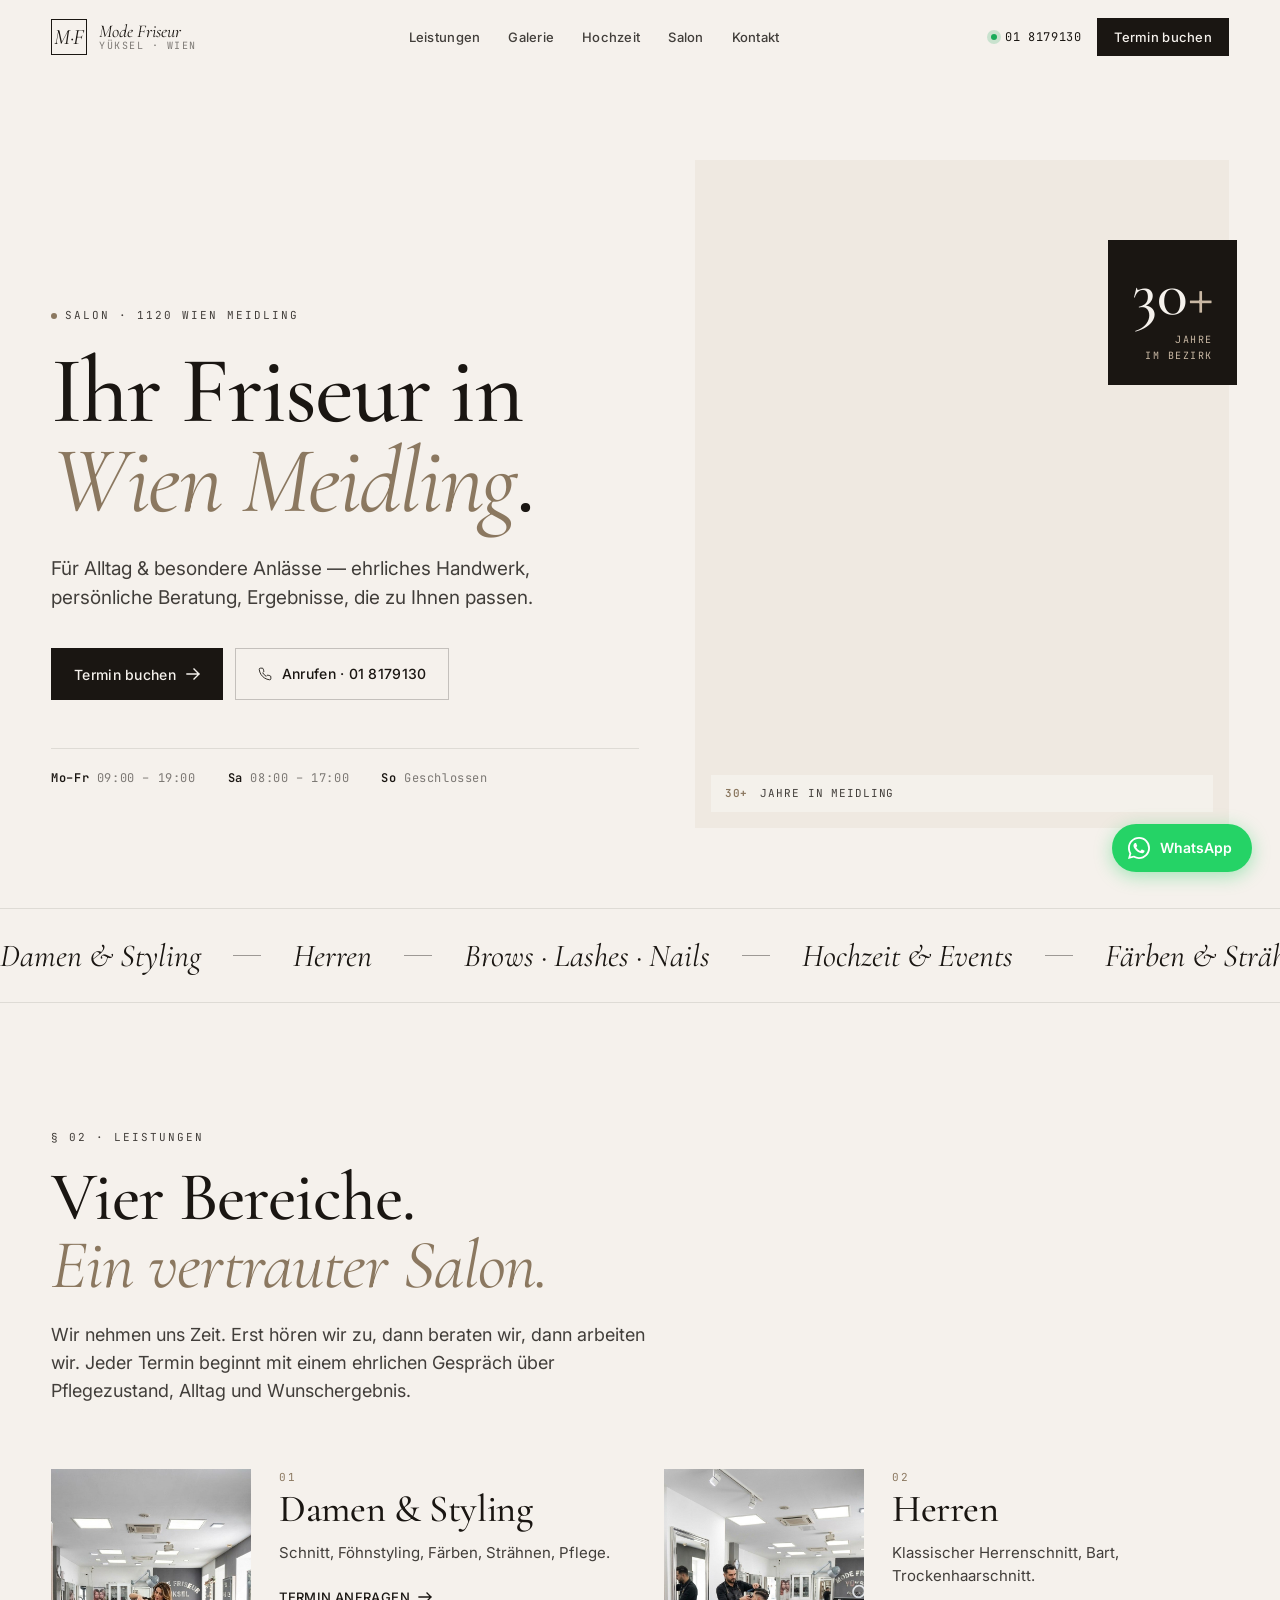
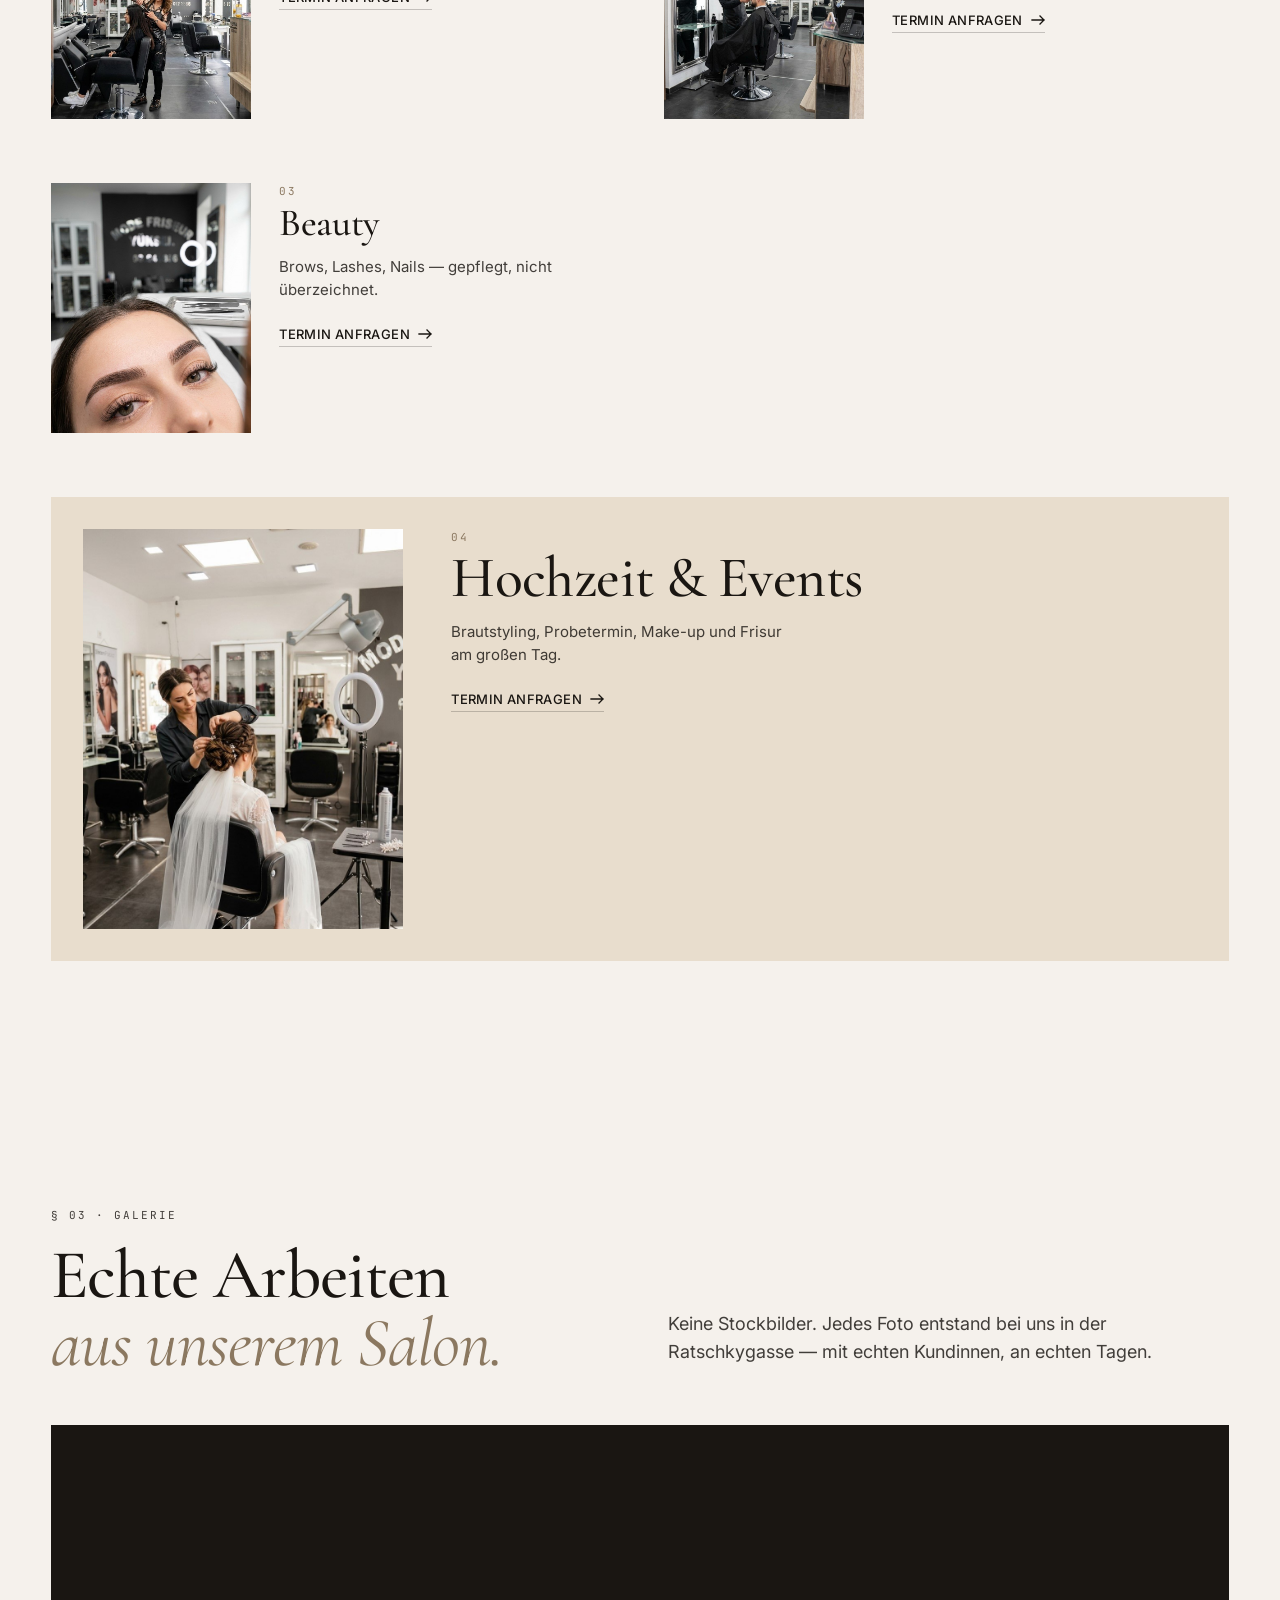
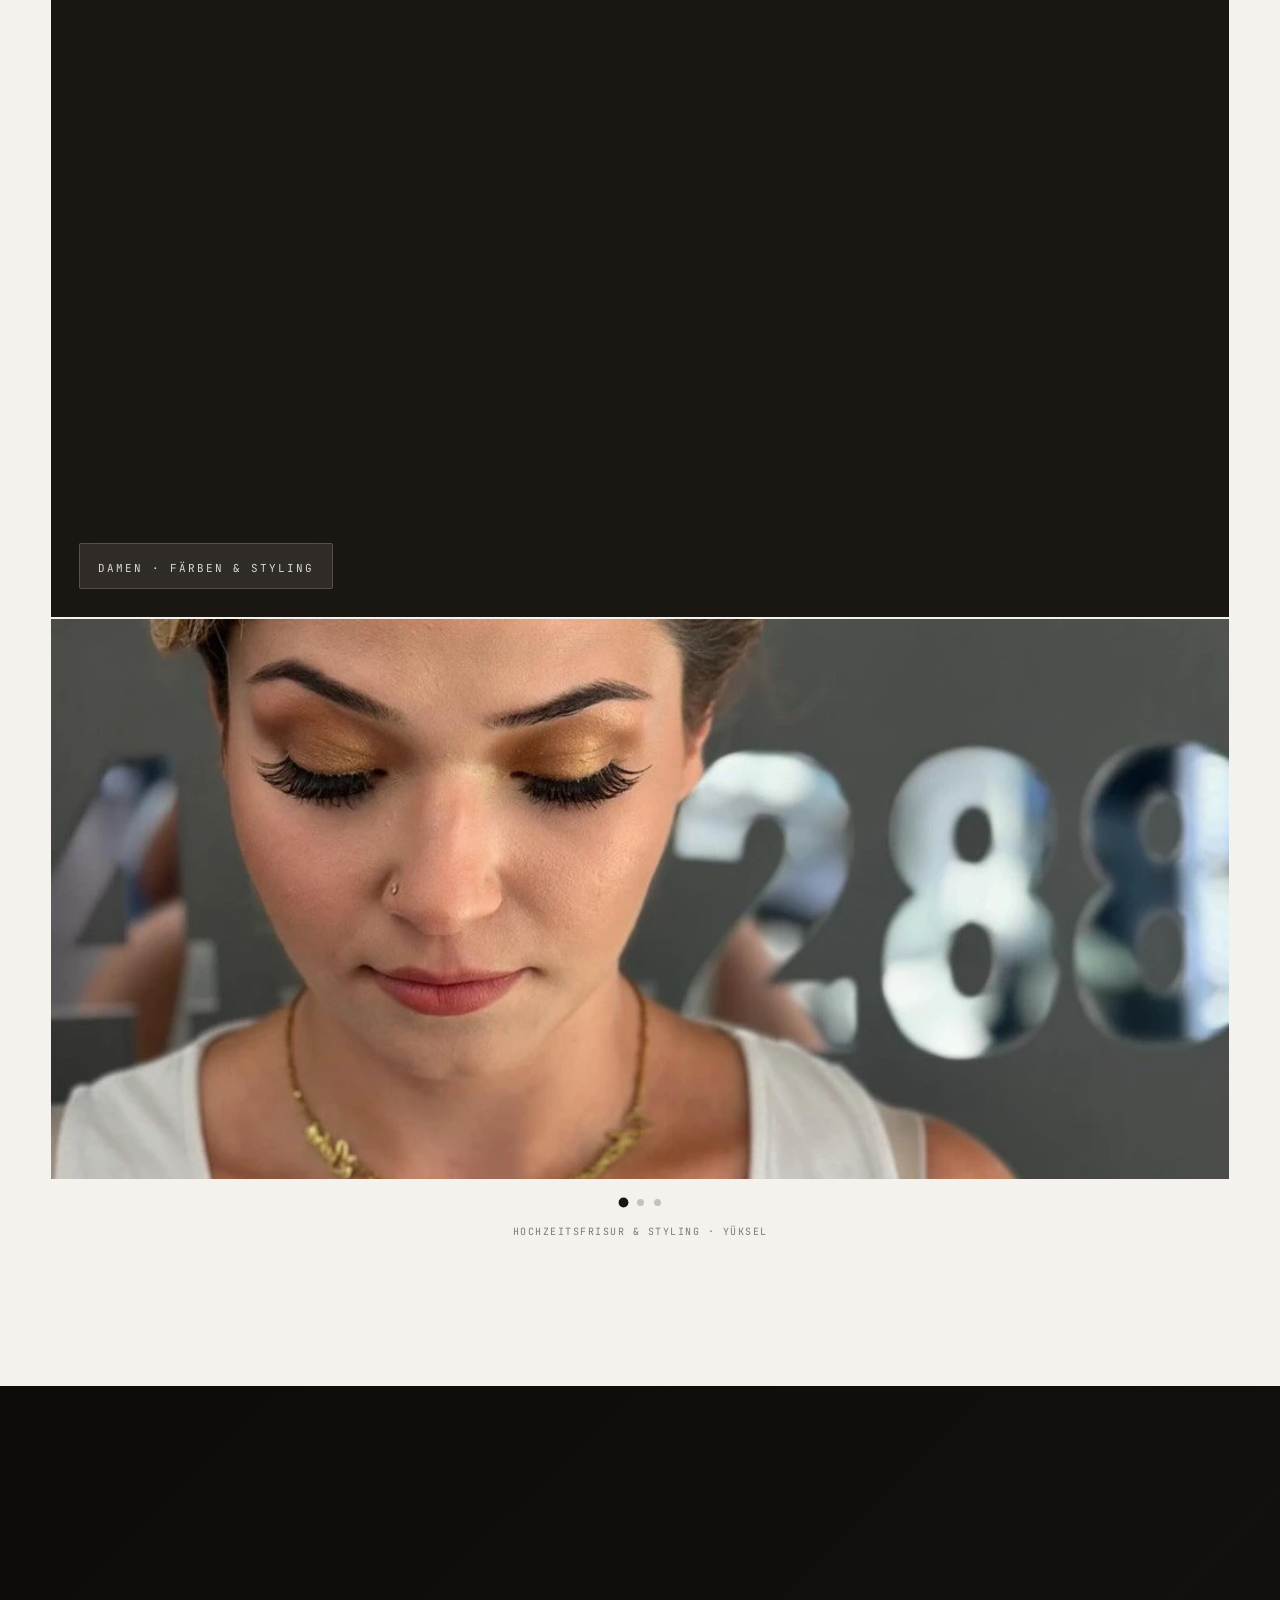
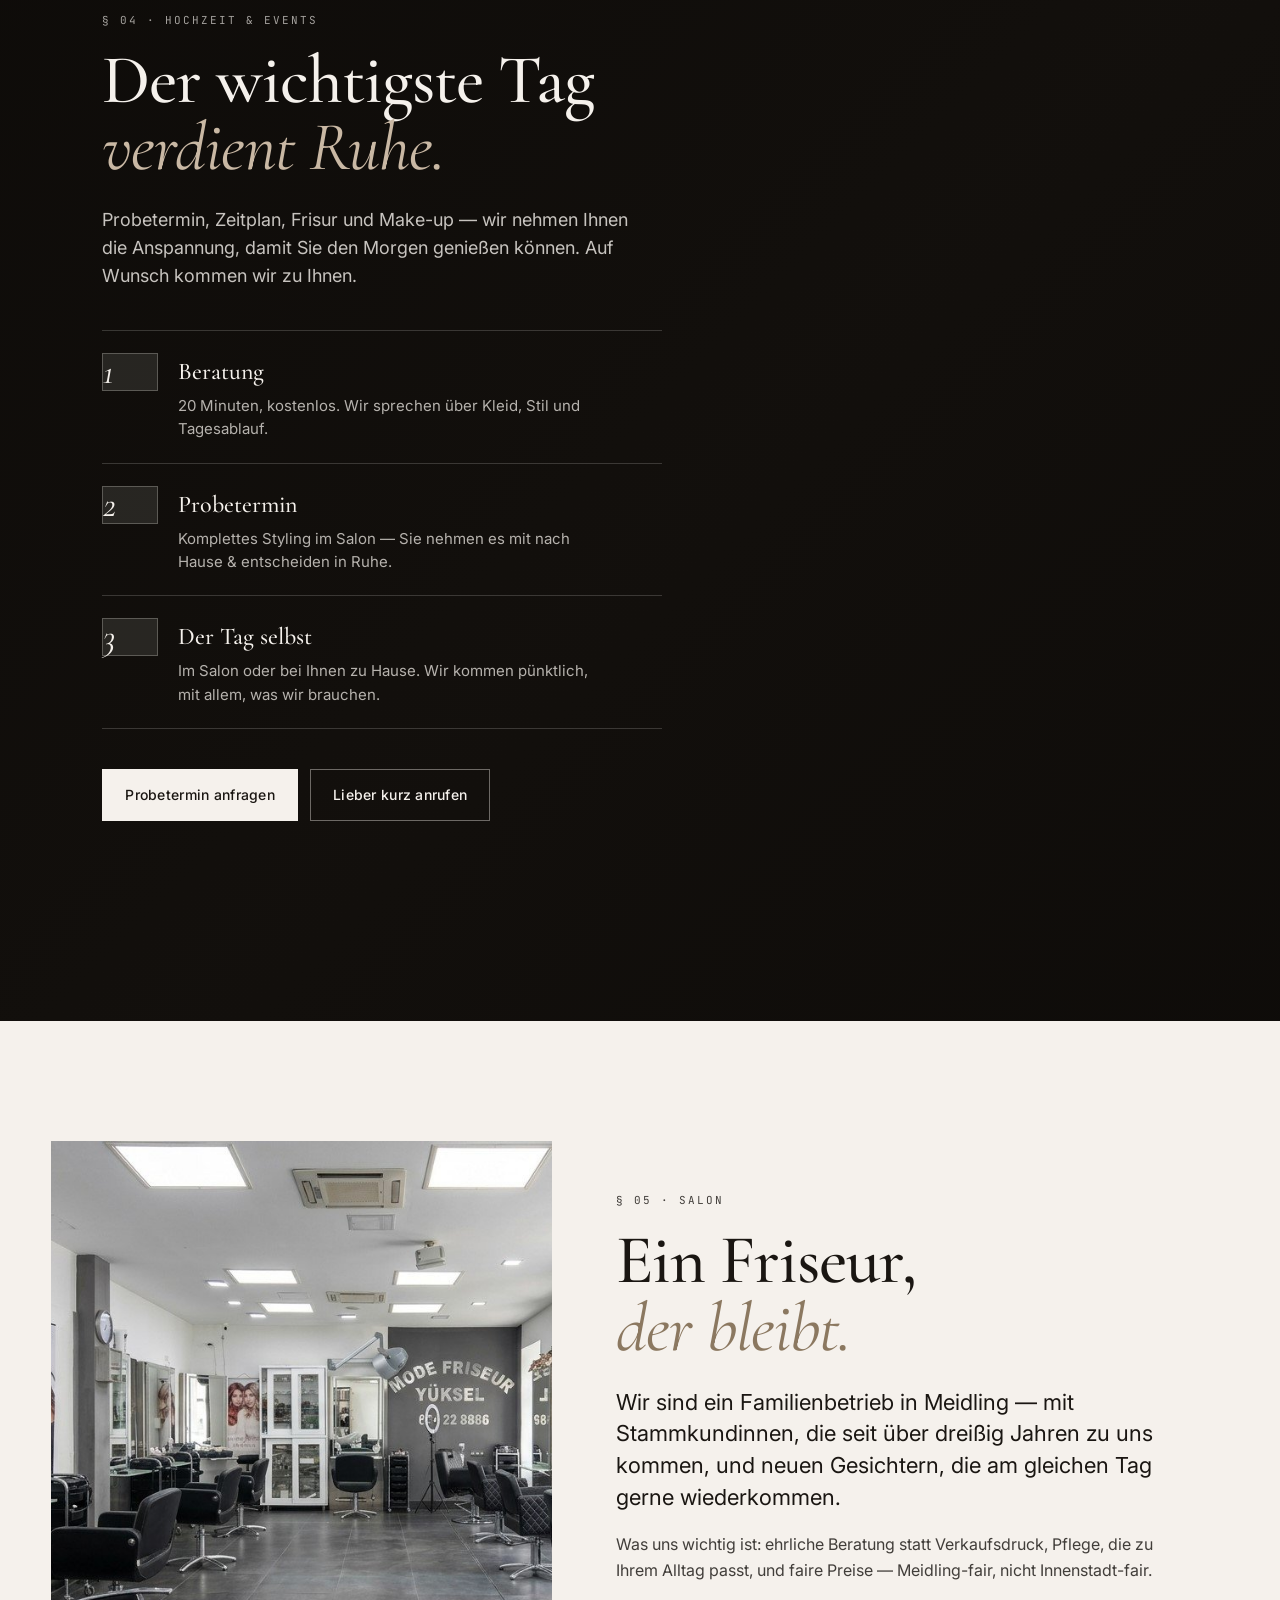
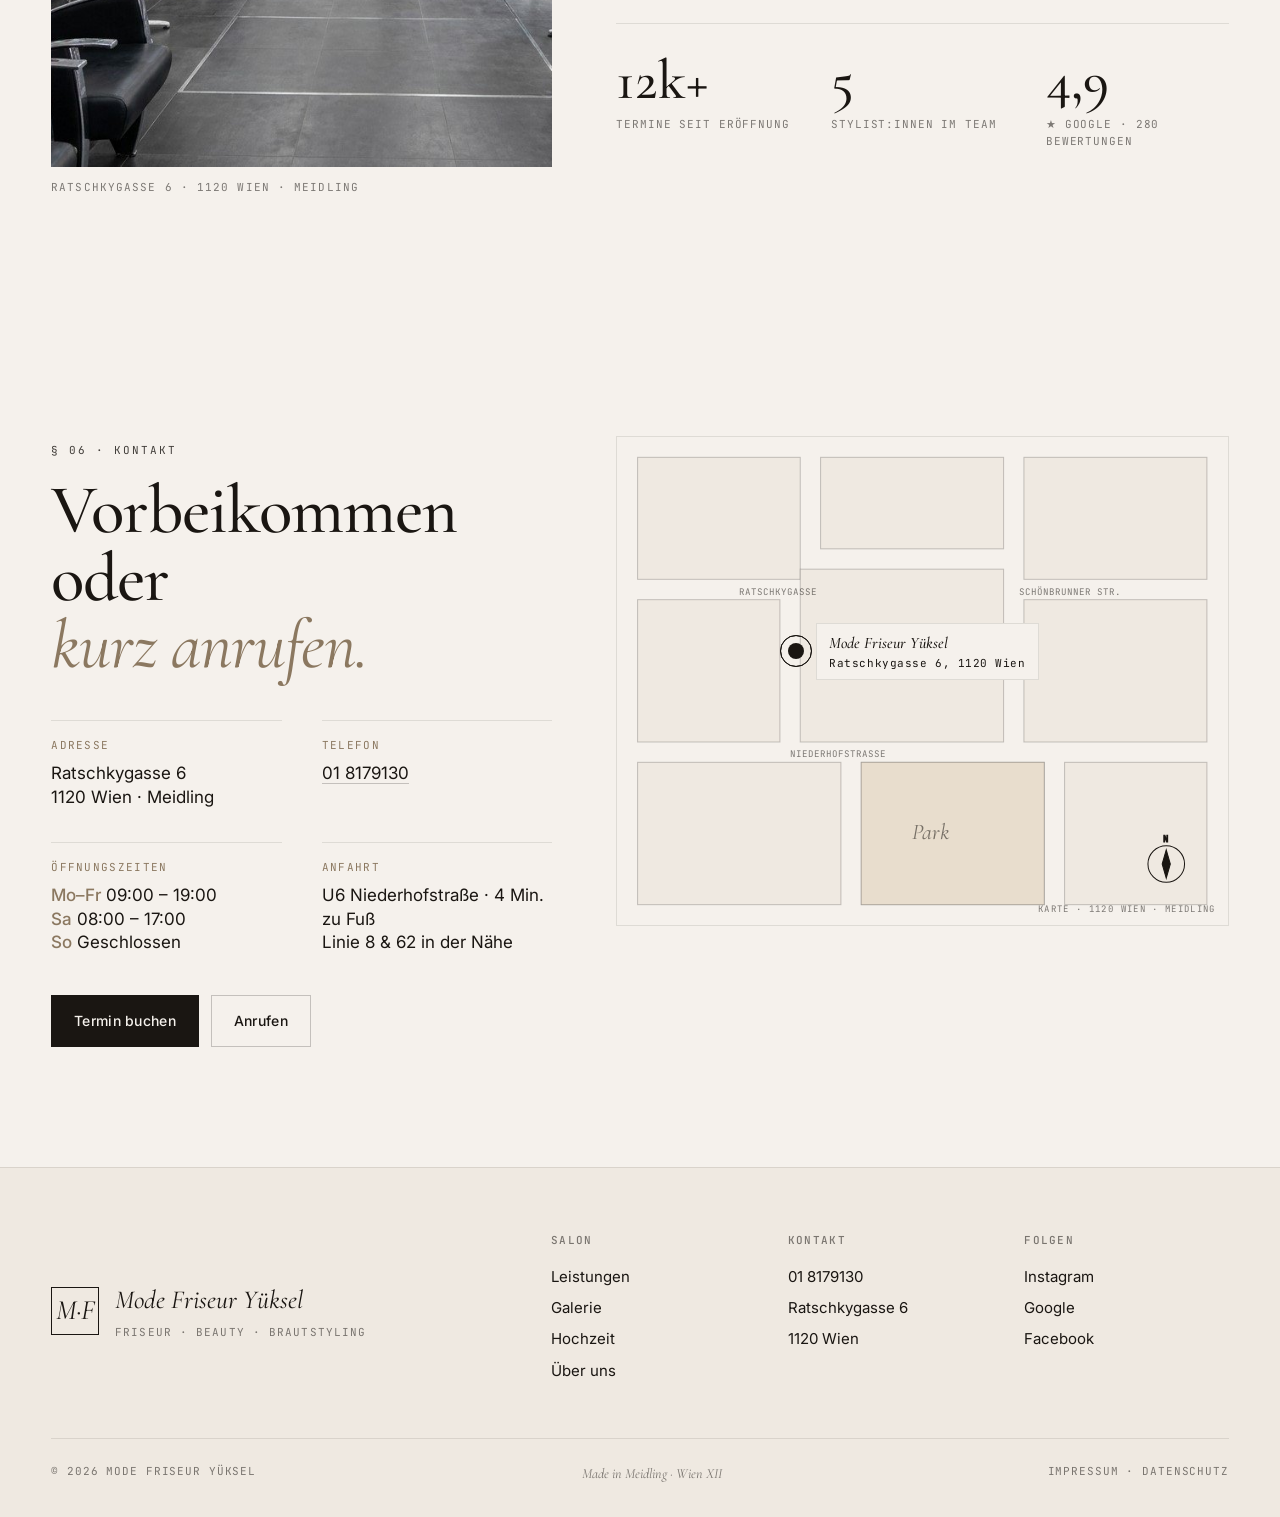
==== commit e9519f45: "Update years of experience from 25 to 30 Co-Authored-By: Claude Sonnet 4.6 <noreply@anthropic.com>" ====
--- a/index.html
+++ b/index.html
@@ -238,12 +238,12 @@
             <source src="videos/wedding.mp4" type="video/mp4">
           </video>
           <figcaption>
-            <span class="cap-num">25+</span>
+            <span class="cap-num">30+</span>
             <span class="cap-text">Jahre in Meidling</span>
           </figcaption>
         </figure>
         <div class="hero-stat">
-          <div class="hero-stat-num">25<span>+</span></div>
+          <div class="hero-stat-num">30<span>+</span></div>
           <div class="hero-stat-label">Jahre<br>im Bezirk</div>
         </div>
       </div>
@@ -481,7 +481,7 @@
           </h2>
           <p class="about-lede">
             Wir sind ein Familienbetrieb in Meidling — mit Stammkundinnen, die
-            seit über zwanzig Jahren zu uns kommen, und neuen Gesichtern, die
+            seit über dreißig Jahren zu uns kommen, und neuen Gesichtern, die
             am gleichen Tag gerne wiederkommen.
           </p>
           <p class="about-body">
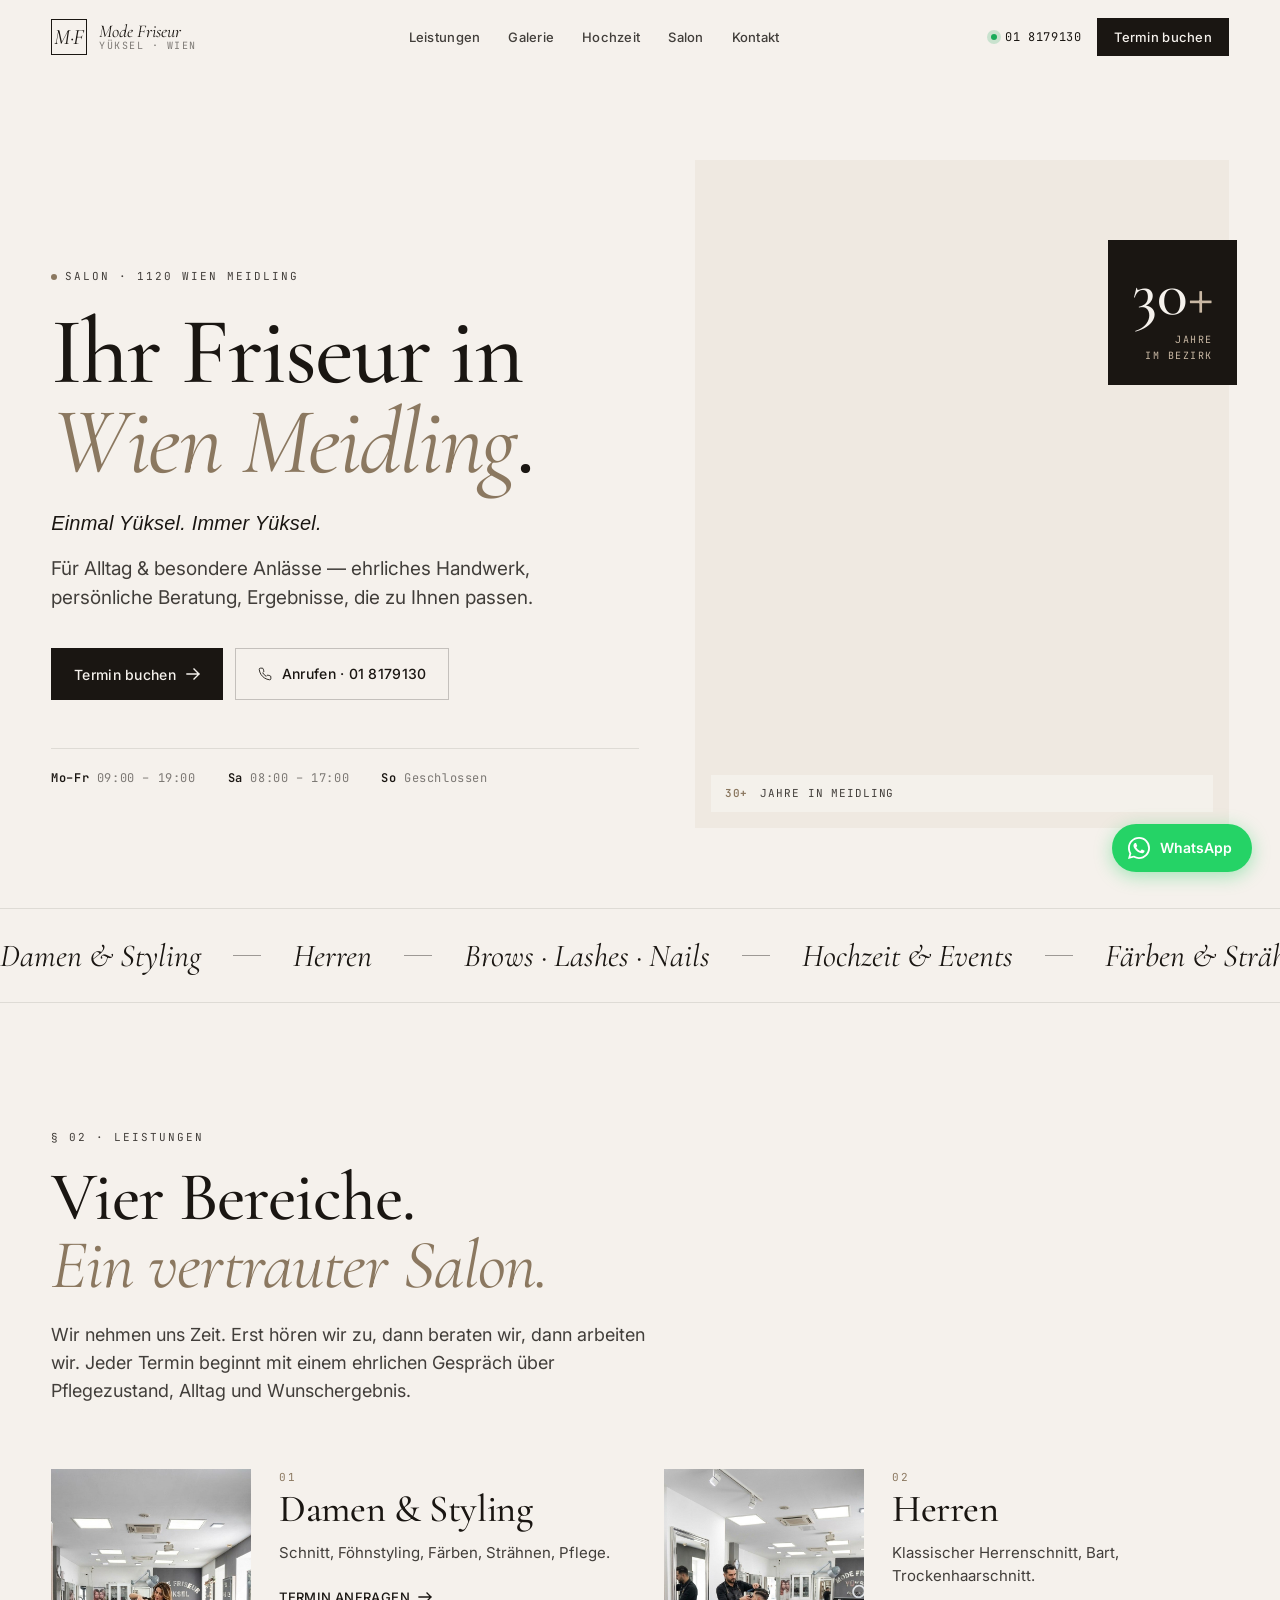
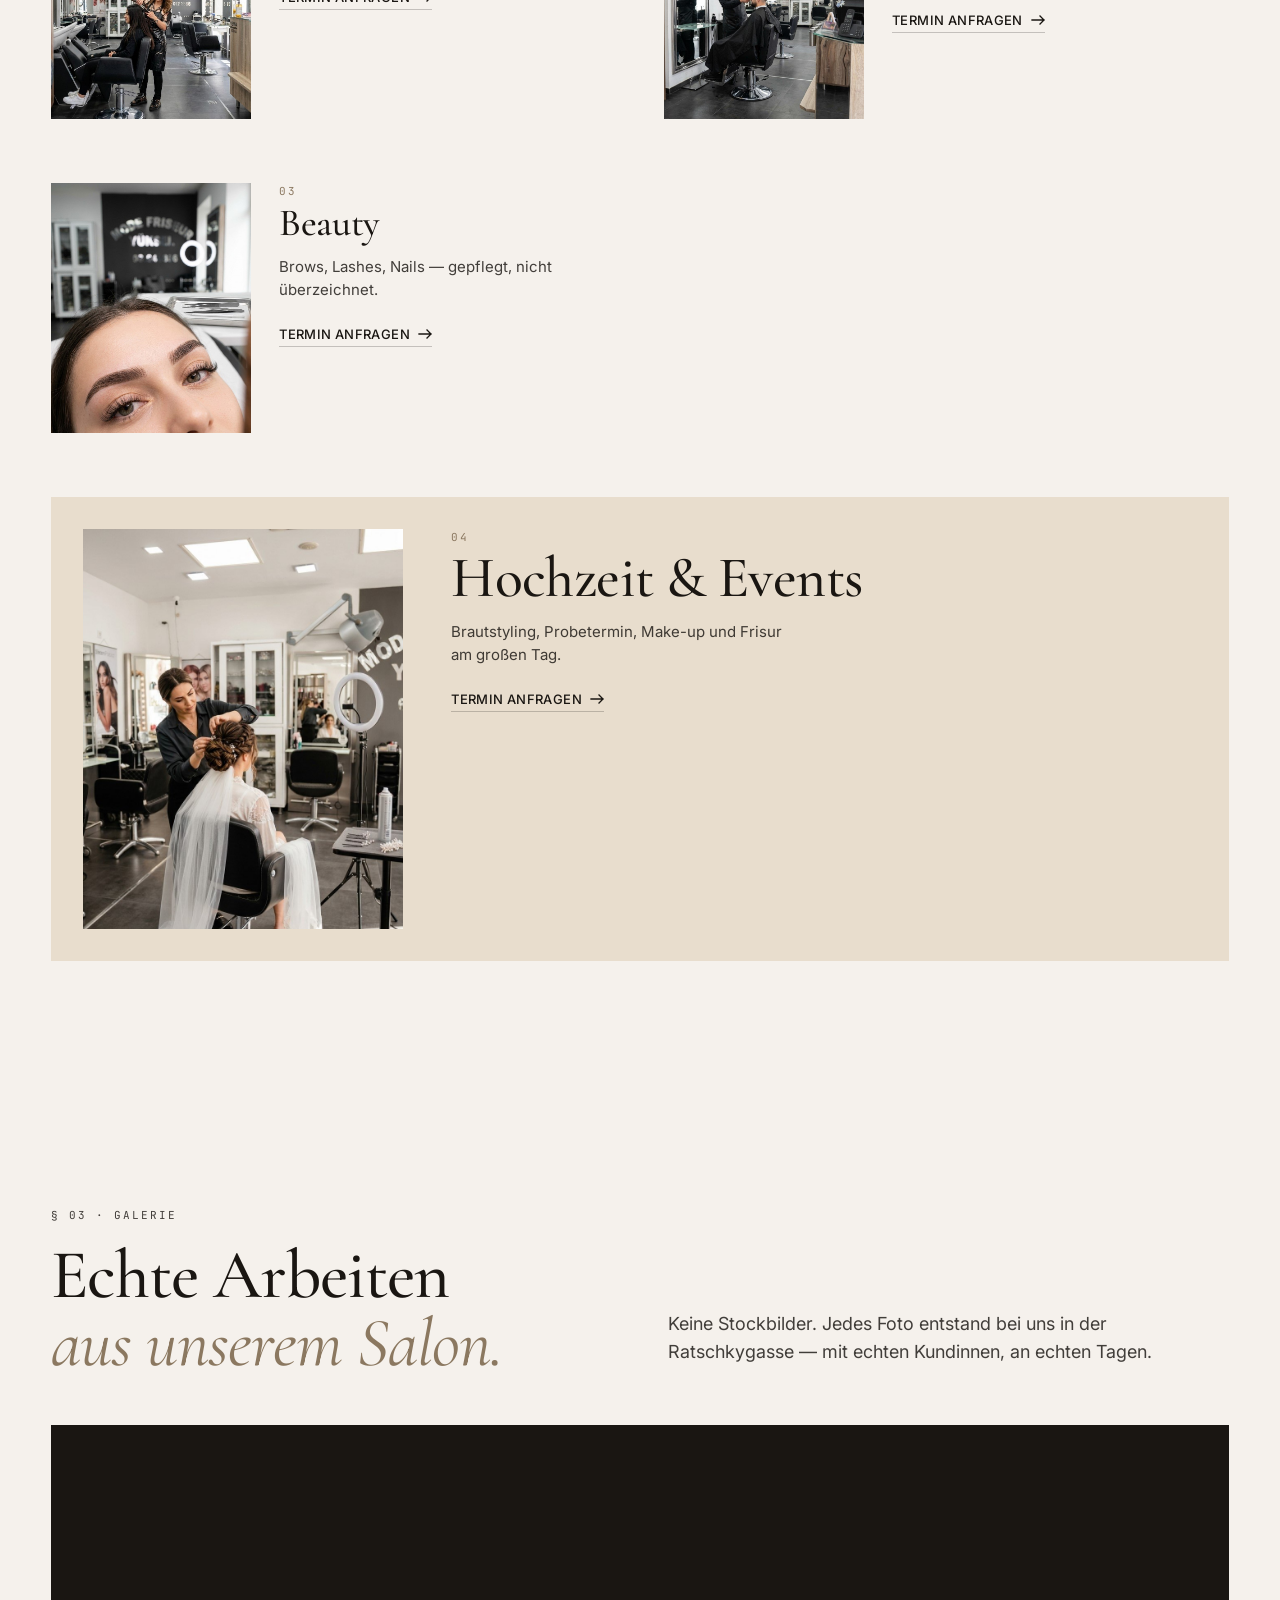
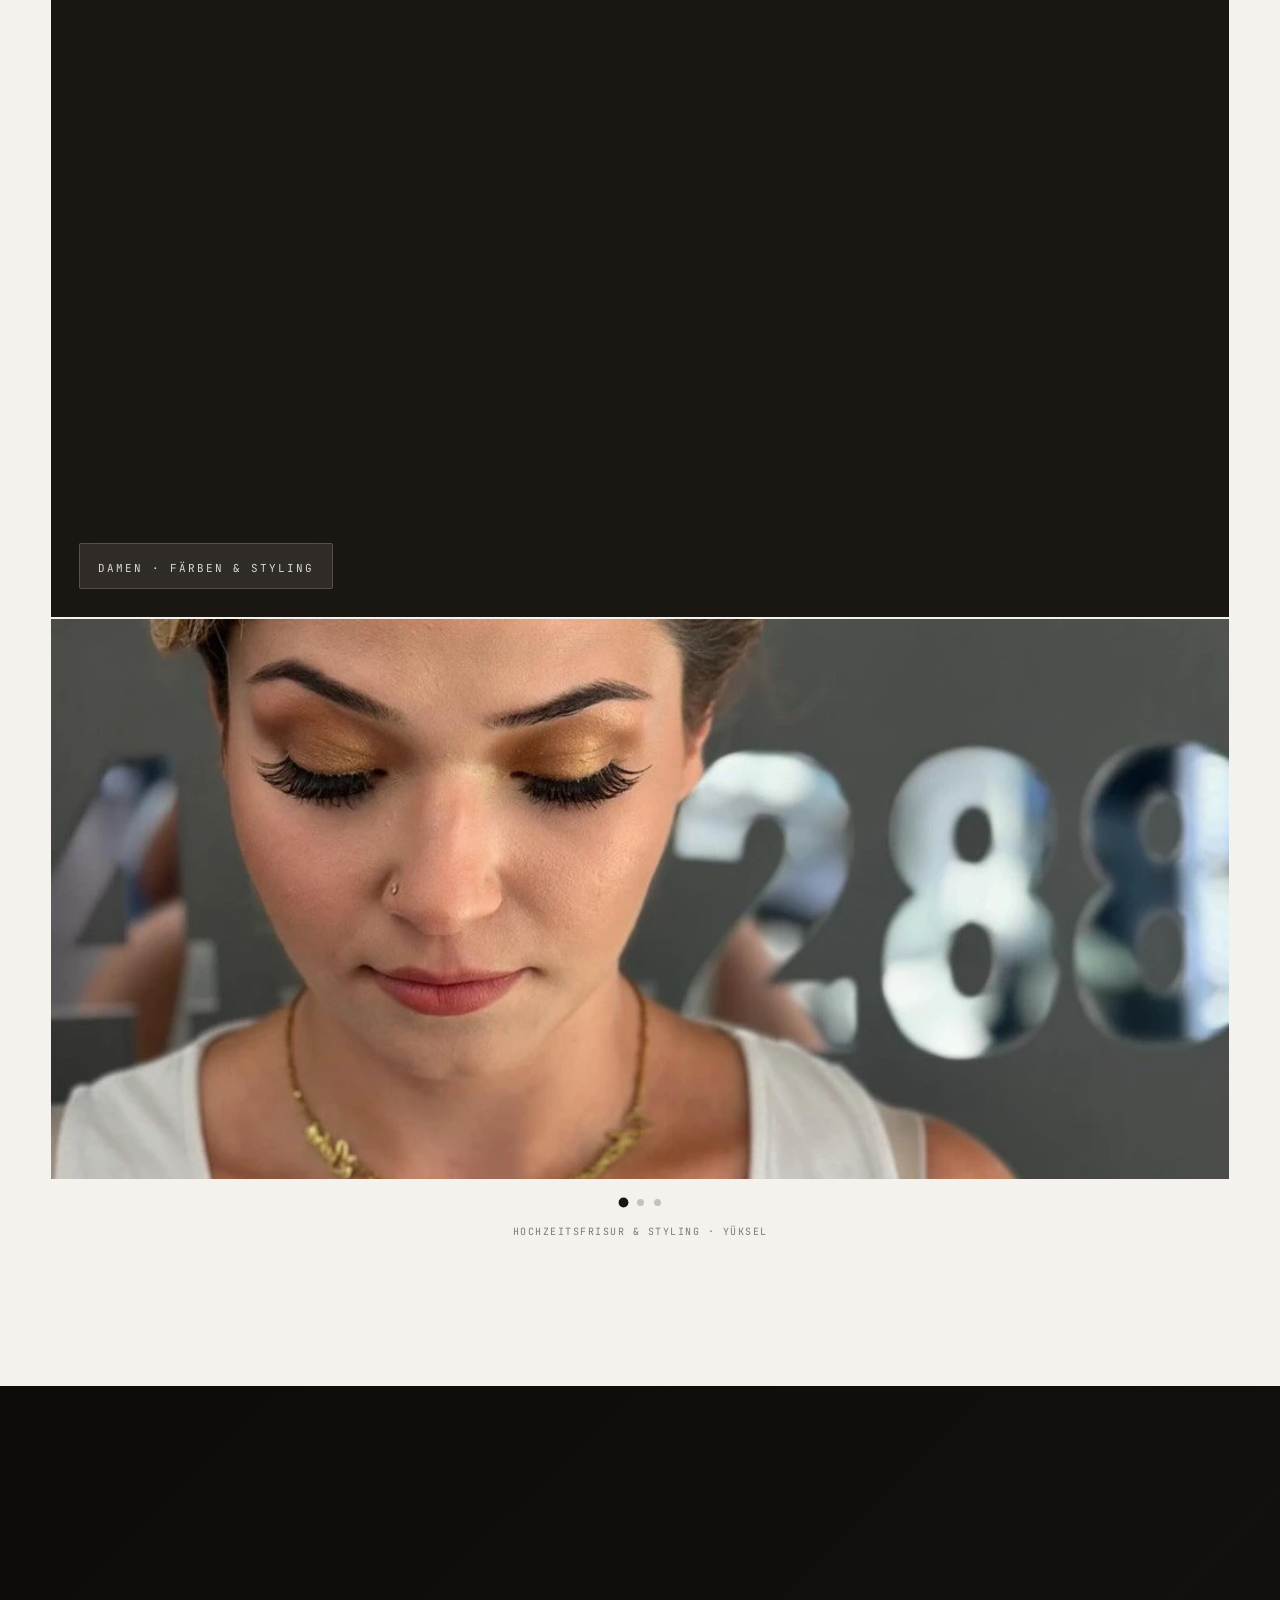
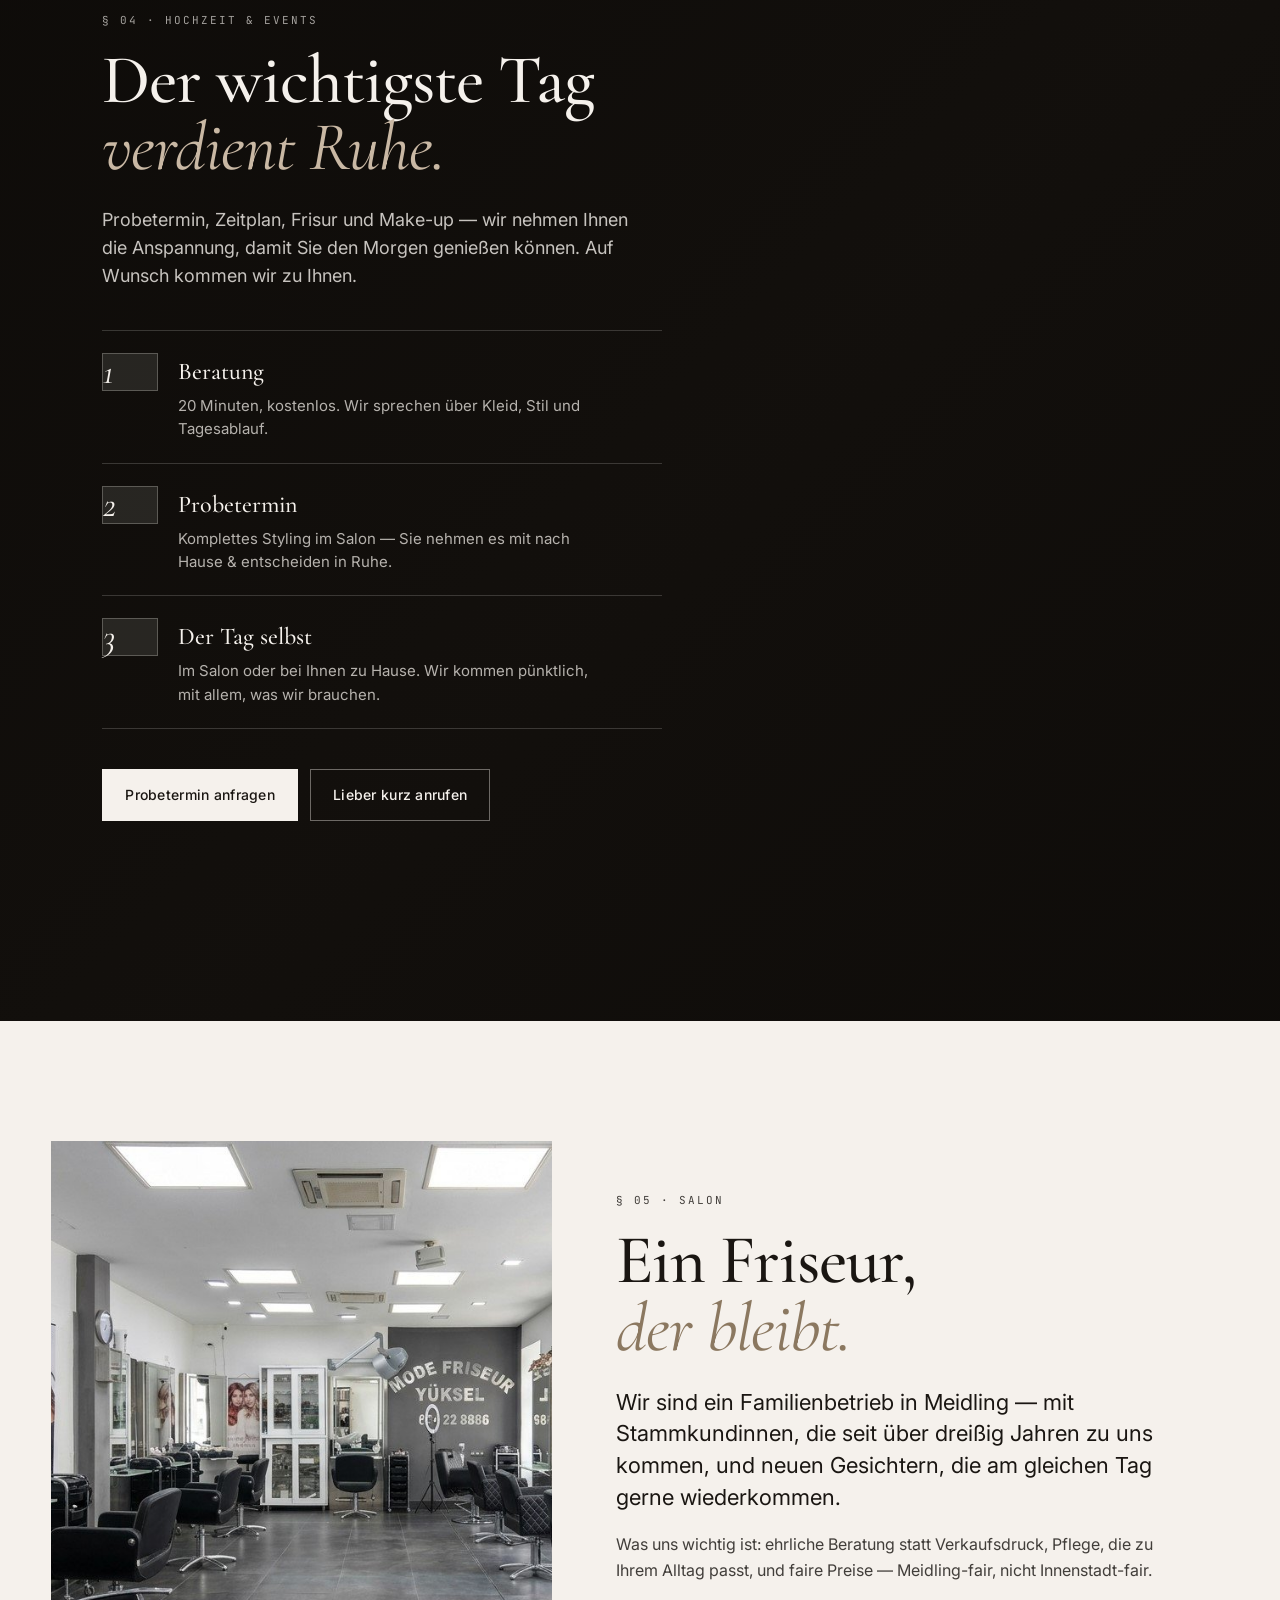
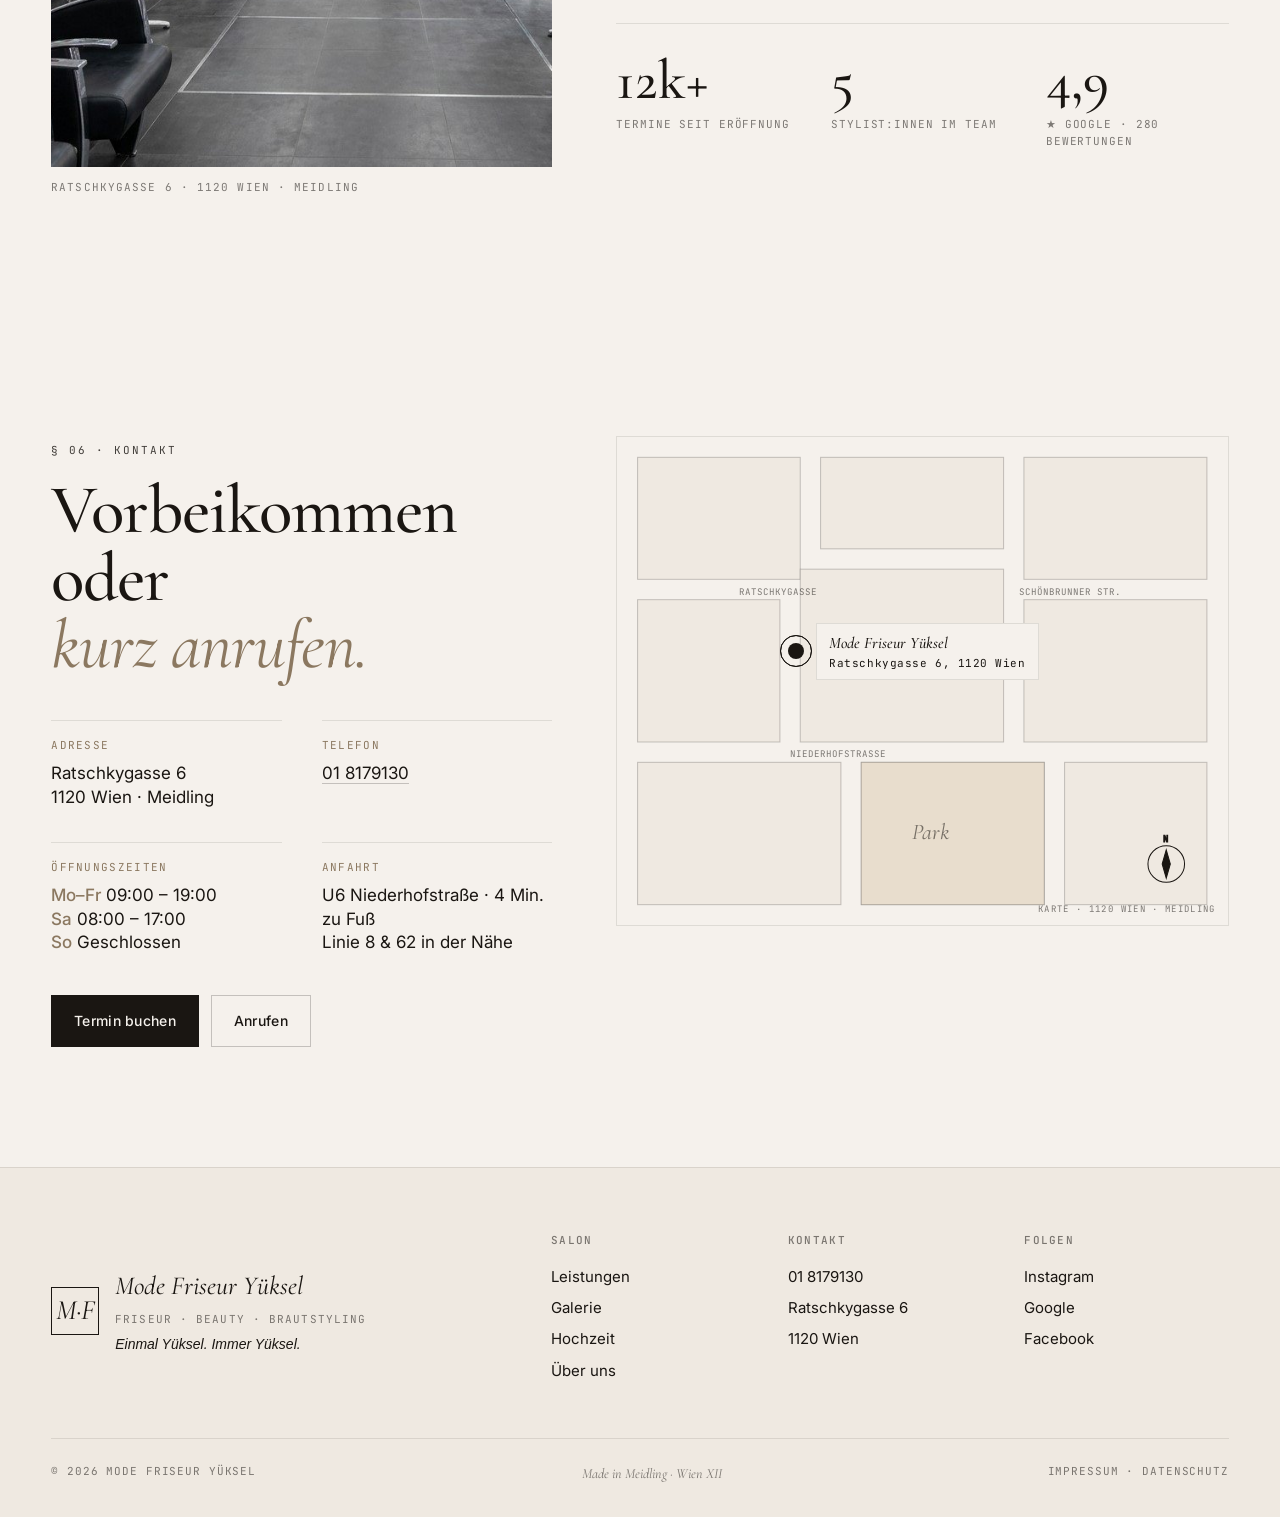
==== commit 6e310438: "Add slogan 'Einmal Yüksel. Immer Yüksel.' to hero and footer Co-Authored-By: Claude Sonnet 4.6 <nore" ====
--- a/index.html
+++ b/index.html
@@ -207,6 +207,7 @@
             Ihr Friseur in
             <span class="display-italic"> Wien Meidling</span>.
           </h1>
+          <p class="hero-slogan">Einmal Yüksel. Immer Yüksel.</p>
           <p class="hero-sub">
             Für Alltag &amp; besondere Anlässe — ehrliches Handwerk,
             persönliche Beratung, Ergebnisse, die zu Ihnen passen.
@@ -593,6 +594,7 @@
         <div>
           <div class="footer-brand-name">Mode Friseur Yüksel</div>
           <div class="footer-brand-meta">Friseur · Beauty · Brautstyling</div>
+          <div class="footer-slogan">Einmal Yüksel. Immer Yüksel.</div>
         </div>
       </div>
       <div class="footer-cols">
--- a/styles.css
+++ b/styles.css
@@ -276,12 +276,20 @@
 }
 .hero-copy { padding-bottom: 40px; }
 .hero-copy .display { margin-top: 20px; }
+.hero-slogan {
+  font-family: var(--font-serif);
+  font-style: italic;
+  font-size: 20px;
+  color: var(--gold);
+  margin: 20px 0 4px;
+  letter-spacing: .01em;
+}
 .hero-sub {
   font-size: 19px;
   line-height: 1.5;
   max-width: 42ch;
   color: var(--ink-80);
-  margin: 28px 0 36px;
+  margin: 16px 0 36px;
   text-wrap: pretty;
 }
 .hero-ctas {
@@ -842,6 +850,13 @@
   font-family: var(--font-display);
   font-style: italic;
   font-size: 26px;
+}
+.footer-slogan {
+  font-family: var(--font-serif);
+  font-style: italic;
+  font-size: 14px;
+  color: var(--gold);
+  margin-top: 6px;
 }
 .footer-brand-meta {
   font-family: var(--font-mono);
